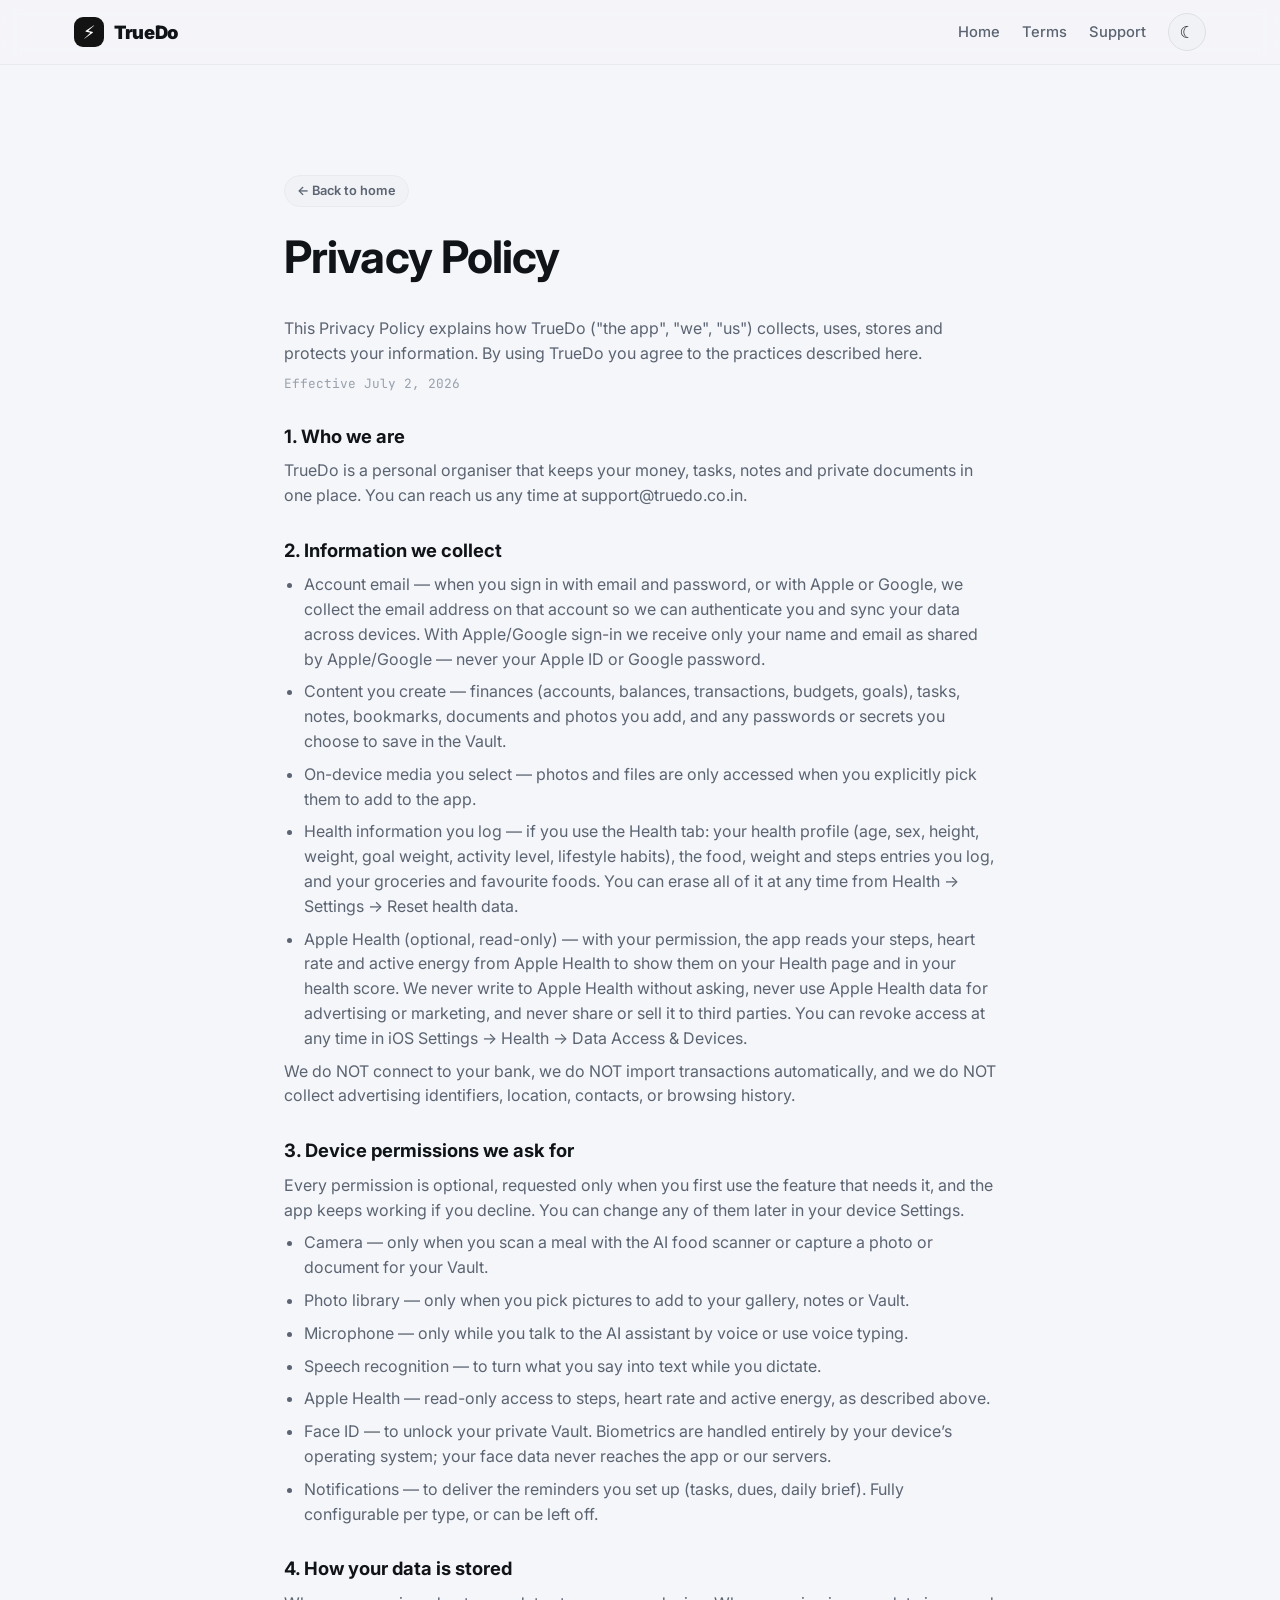
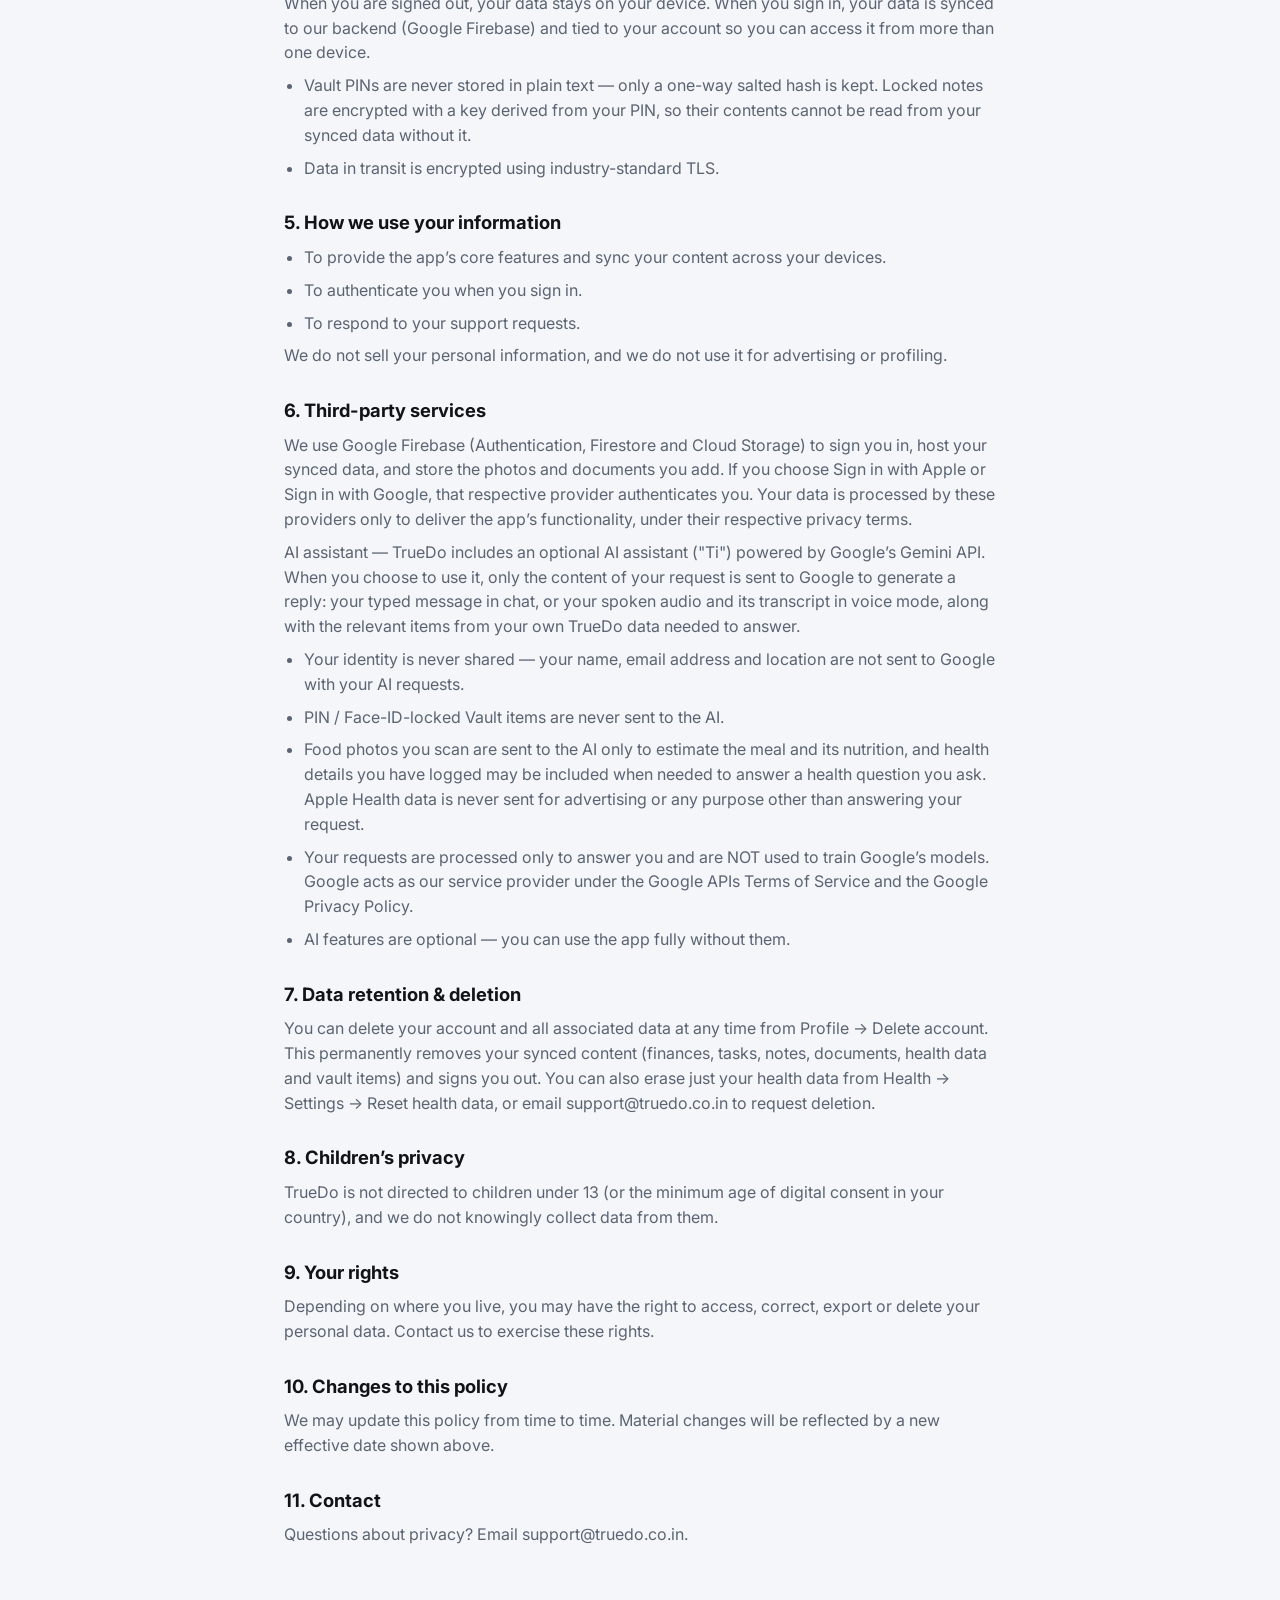
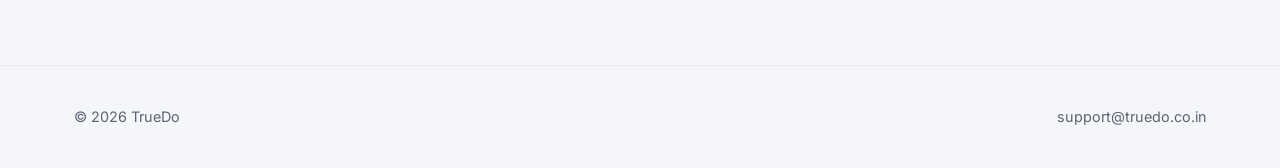
==== privacy.html @ df8c4016 "TrueDo legal pages: privacy policy, terms, support Static (JS-free) legal pages for the App Store / " ====
<!DOCTYPE html>
<html lang="en" data-theme="light">
<head>
  <meta charset="UTF-8" />
  <meta name="viewport" content="width=device-width, initial-scale=1.0" />
  <title>Privacy Policy — TrueDo</title>
  <meta name="description" content="How TrueDo collects, uses, stores and protects your information." />
  <link rel="icon" href="assets/icon.svg" />
  <link rel="stylesheet" href="assets/styles.css" />
  <script src="assets/site.js"></script>
  <script src="assets/legal-data.js"></script>
</head>
<body>
  <div class="aura-bg"></div>
  <nav class="nav"><div class="wrap nav-inner">
    <a class="brand" href="index.html"><span class="brand-mark">⚡</span> TrueDo</a>
    <div class="nav-links">
      <a href="index.html">Home</a><a href="terms.html">Terms</a><a href="support.html">Support</a>
      <button class="theme-toggle" data-theme-toggle><span data-theme-icon>☾</span></button>
    </div>
  </div></nav>
  <section class="section"><div class="wrap doc">
    <a href="index.html" class="chip">← Back to home</a>
    <h1 class="h1 mt-2">Privacy Policy</h1>
    <div id="doc" class="mt-3"><p>This Privacy Policy explains how TrueDo ("the app", "we", "us") collects, uses, stores and protects your information. By using TrueDo you agree to the practices described here.</p><p class="note">Effective July 2, 2026</p><h2>1. Who we are</h2><p>TrueDo is a personal organiser that keeps your money, tasks, notes and private documents in one place. You can reach us any time at support@truedo.co.in.</p><h2>2. Information we collect</h2><ul><li>Account email — when you sign in with email and password, or with Apple or Google, we collect the email address on that account so we can authenticate you and sync your data across devices. With Apple/Google sign-in we receive only your name and email as shared by Apple/Google — never your Apple ID or Google password.</li><li>Content you create — finances (accounts, balances, transactions, budgets, goals), tasks, notes, bookmarks, documents and photos you add, and any passwords or secrets you choose to save in the Vault.</li><li>On-device media you select — photos and files are only accessed when you explicitly pick them to add to the app.</li><li>Health information you log — if you use the Health tab: your health profile (age, sex, height, weight, goal weight, activity level, lifestyle habits), the food, weight and steps entries you log, and your groceries and favourite foods. You can erase all of it at any time from Health → Settings → Reset health data.</li><li>Apple Health (optional, read-only) — with your permission, the app reads your steps, heart rate and active energy from Apple Health to show them on your Health page and in your health score. We never write to Apple Health without asking, never use Apple Health data for advertising or marketing, and never share or sell it to third parties. You can revoke access at any time in iOS Settings → Health → Data Access & Devices.</li></ul><p>We do NOT connect to your bank, we do NOT import transactions automatically, and we do NOT collect advertising identifiers, location, contacts, or browsing history.</p><h2>3. Device permissions we ask for</h2><p>Every permission is optional, requested only when you first use the feature that needs it, and the app keeps working if you decline. You can change any of them later in your device Settings.</p><ul><li>Camera — only when you scan a meal with the AI food scanner or capture a photo or document for your Vault.</li><li>Photo library — only when you pick pictures to add to your gallery, notes or Vault.</li><li>Microphone — only while you talk to the AI assistant by voice or use voice typing.</li><li>Speech recognition — to turn what you say into text while you dictate.</li><li>Apple Health — read-only access to steps, heart rate and active energy, as described above.</li><li>Face ID — to unlock your private Vault. Biometrics are handled entirely by your device’s operating system; your face data never reaches the app or our servers.</li><li>Notifications — to deliver the reminders you set up (tasks, dues, daily brief). Fully configurable per type, or can be left off.</li></ul><h2>4. How your data is stored</h2><p>When you are signed out, your data stays on your device. When you sign in, your data is synced to our backend (Google Firebase) and tied to your account so you can access it from more than one device.</p><ul><li>Vault PINs are never stored in plain text — only a one-way salted hash is kept. Locked notes are encrypted with a key derived from your PIN, so their contents cannot be read from your synced data without it.</li><li>Data in transit is encrypted using industry-standard TLS.</li></ul><h2>5. How we use your information</h2><ul><li>To provide the app’s core features and sync your content across your devices.</li><li>To authenticate you when you sign in.</li><li>To respond to your support requests.</li></ul><p>We do not sell your personal information, and we do not use it for advertising or profiling.</p><h2>6. Third-party services</h2><p>We use Google Firebase (Authentication, Firestore and Cloud Storage) to sign you in, host your synced data, and store the photos and documents you add. If you choose Sign in with Apple or Sign in with Google, that respective provider authenticates you. Your data is processed by these providers only to deliver the app’s functionality, under their respective privacy terms.</p><p>AI assistant — TrueDo includes an optional AI assistant ("Ti") powered by Google’s Gemini API. When you choose to use it, only the content of your request is sent to Google to generate a reply: your typed message in chat, or your spoken audio and its transcript in voice mode, along with the relevant items from your own TrueDo data needed to answer.</p><ul><li>Your identity is never shared — your name, email address and location are not sent to Google with your AI requests.</li><li>PIN / Face-ID-locked Vault items are never sent to the AI.</li><li>Food photos you scan are sent to the AI only to estimate the meal and its nutrition, and health details you have logged may be included when needed to answer a health question you ask. Apple Health data is never sent for advertising or any purpose other than answering your request.</li><li>Your requests are processed only to answer you and are NOT used to train Google’s models. Google acts as our service provider under the Google APIs Terms of Service and the Google Privacy Policy.</li><li>AI features are optional — you can use the app fully without them.</li></ul><h2>7. Data retention & deletion</h2><p>You can delete your account and all associated data at any time from Profile → Delete account. This permanently removes your synced content (finances, tasks, notes, documents, health data and vault items) and signs you out. You can also erase just your health data from Health → Settings → Reset health data, or email support@truedo.co.in to request deletion.</p><h2>8. Children’s privacy</h2><p>TrueDo is not directed to children under 13 (or the minimum age of digital consent in your country), and we do not knowingly collect data from them.</p><h2>9. Your rights</h2><p>Depending on where you live, you may have the right to access, correct, export or delete your personal data. Contact us to exercise these rights.</p><h2>10. Changes to this policy</h2><p>We may update this policy from time to time. Material changes will be reflected by a new effective date shown above.</p><h2>11. Contact</h2><p>Questions about privacy? Email support@truedo.co.in.</p></div>
  </div></section>
  <footer class="footer"><div class="wrap row between" style="flex-wrap:wrap;gap:12px">
    <span>© <span data-year></span> TrueDo</span>
    <a href="mailto:support@truedo.co.in">support@truedo.co.in</a>
  </div></footer>
</body>
</html>
---- assets/styles.css ----
/* ===========================================================================
   TrueDo — web design system
   Ported 1:1 from the app's theme.js (src/aura/theme.js).
   Warm-charcoal dark / off-white light. Glass surfaces. Per-domain accents:
   Money = emerald→teal · Tasks = monochrome/ink · Vault = amber→rose ·
   Home = brand blue-violet→cyan.
   Theme is toggled via [data-theme="dark"|"light"] on <html>.
   Domain accent is set via a class on a container: .accent-{home,money,tasks,vault}
   =========================================================================== */

/* ---- Fonts (Inter + JetBrains Mono — premium web system) ----------------- */
@import url('https://fonts.googleapis.com/css2?family=Inter:wght@400;500;600;700;800&family=JetBrains+Mono:wght@400;500;600&display=swap');

/* ---- Base tokens (shared) ----------------------------------------------- */
:root {
  --radius: 20px;
  --radius-sm: 14px;
  --radius-xs: 10px;
  --font: 'Inter', system-ui, -apple-system, sans-serif;
  --mono: 'JetBrains Mono', ui-monospace, monospace;
  --maxw: 1180px;
  --ease: cubic-bezier(0.22, 1, 0.36, 1);
  --shadow: 0 14px 34px -18px rgba(16,24,40,0.18);
  --shadow-sm: 0 1px 2px rgba(16,24,40,0.05);
}

/* ---- DARK palette (flat premium near-black) ------------------------------ */
html[data-theme='dark'] {
  --bg: #0c0d10;  --bg2: #14151a;
  --ink: #f2f3f5; --muted: #9aa1ac; --faint: #626a76;
  --line: rgba(255,255,255,0.09); --line2: rgba(255,255,255,0.15);
  --glass: #14151a; --glass2: #1b1d23; --track: rgba(255,255,255,0.1);
  --navbg: rgba(12,13,16,0.88); --ov: rgba(8,9,11,0.85); --toastbg: #1b1d23;
  --coral: #ff6b6b; --cyan: #60a5fa; --violet: #8b7cf8; --gold: #fbbf24;
  /* brand (home) accent slot */
  --lime: #3b82f6; --limeD: #2563eb; --limeInk: #60a5fa; --onLime: #ffffff; --glow2: #1b1d23;
  --blob1: #14151a; --blob2: #14151a; --blob3: #14151a;
  --studioA: #14151a; --studioB: #0c0d10;
  --glass-blur: 0px;
  color-scheme: dark;
}

/* ---- LIGHT palette (Aether: off-white canvas, white cards, hairlines) ---- */
html[data-theme='light'] {
  --bg: #f5f6f9;  --bg2: #ffffff;
  --ink: #101418; --muted: #5b6472; --faint: #98a1ae;
  --line: #e8eaee; --line2: #dcdfe5;
  --glass: #ffffff; --glass2: #f1f2f5; --track: #e8eaee;
  --navbg: rgba(245,246,249,0.9); --ov: rgba(245,246,249,0.88); --toastbg: #ffffff;
  --coral: #e5484d; --cyan: #2563eb; --violet: #7c6cf6; --gold: #b45309;
  --lime: #2563eb; --limeD: #1d4ed8; --limeInk: #2563eb; --onLime: #ffffff; --glow2: #eef1f6;
  --blob1: #f5f6f9; --blob2: #f5f6f9; --blob3: #f5f6f9;
  --studioA: #ffffff; --studioB: #f1f2f5;
  --glass-blur: 0px;
  color-scheme: light;
}

/* ---- Per-domain accents (theme.js ACCENTS) ------------------------------ */
/* Each overrides the accent slot + ambient blobs. Set on a wrapper. */
html[data-theme='dark'] .accent-money {
  --lime:#10b981; --limeD:#059669; --limeInk:#34d399; --onLime:#ffffff; --glow2:#1b1d23;
}
html[data-theme='light'] .accent-money {
  --lime:#059669; --limeD:#047857; --limeInk:#059669; --onLime:#ffffff; --glow2:#eef1f6;
}
html[data-theme='dark'] .accent-tasks {
  --lime:#f2f3f5; --limeD:#c8ccd2; --limeInk:#f2f3f5; --onLime:#101418; --glow2:#1b1d23;
}
html[data-theme='light'] .accent-tasks {
  --lime:#101418; --limeD:#000000; --limeInk:#101418; --onLime:#ffffff; --glow2:#eef1f6;
}
html[data-theme='dark'] .accent-vault {
  --lime:#f97316; --limeD:#ea580c; --limeInk:#fb923c; --onLime:#ffffff; --glow2:#1b1d23;
}
html[data-theme='light'] .accent-vault {
  --lime:#ea580c; --limeD:#c2410c; --limeInk:#ea580c; --onLime:#ffffff; --glow2:#eef1f6;
}

/* ---- Reset --------------------------------------------------------------- */
*, *::before, *::after { box-sizing: border-box; margin: 0; padding: 0; }
html { -webkit-text-size-adjust: 100%; scroll-behavior: smooth; }
body {
  font-family: var(--font);
  background: var(--bg);
  color: var(--ink);
  line-height: 1.55;
  min-height: 100vh;
  overflow-x: hidden;
  transition: background .4s var(--ease), color .4s var(--ease);
  -webkit-font-smoothing: antialiased;
}
a { color: inherit; text-decoration: none; }
button { font-family: inherit; cursor: pointer; border: none; background: none; color: inherit; }
input, textarea { font-family: inherit; color: inherit; }
img { max-width: 100%; display: block; }
ul { list-style: none; }
::selection { background: var(--lime); color: var(--onLime); }

/* ---- Ambient background — FLAT canvas (blobs retired) -------------------- */
.aura-bg {
  position: fixed; inset: 0; z-index: -1;
  background: var(--bg);
}
.aura-bg::before, .aura-bg::after { content: none; }
.aura-bg .blob-mid { display: none; }

/* ---- Surfaces (flat white cards, 1px hairline, soft shadow) --------------- */
.glass {
  background: var(--bg2);
  border: 1px solid var(--line);
  border-radius: var(--radius);
  box-shadow: var(--shadow-sm);
}
.glass-strong {
  background: var(--bg2);
  border: 1px solid var(--line2);
  border-radius: var(--radius);
  box-shadow: var(--shadow);
}
.card { padding: 22px; }
.card-lg { padding: 30px; }

/* ---- Typography ---------------------------------------------------------- */
.h-hero { font-size: clamp(2.4rem, 6vw, 4.4rem); font-weight: 900; line-height: 1.02; letter-spacing: -0.03em; }
.h1 { font-size: clamp(1.8rem, 4vw, 2.8rem); font-weight: 700; letter-spacing: -0.02em; }
.h2 { font-size: clamp(1.3rem, 3vw, 1.7rem); font-weight: 700; letter-spacing: -0.01em; }
.h3 { font-size: 1.1rem; font-weight: 700; }
.lead { font-size: clamp(1.05rem, 2vw, 1.25rem); color: var(--muted); }
.muted { color: var(--muted); }
.faint { color: var(--faint); }
.mono { font-family: var(--mono); }
.eyebrow {
  font-family: var(--mono); font-size: .72rem; font-weight: 600;
  letter-spacing: .16em; text-transform: uppercase; color: var(--limeInk);
}

/* ---- Buttons ------------------------------------------------------------- */
.btn {
  display: inline-flex; align-items: center; gap: 8px; justify-content: center;
  padding: 13px 22px; border-radius: 999px; font-weight: 700; font-size: .95rem;
  transition: transform .15s var(--ease), filter .2s var(--ease), background .2s, border-color .2s;
  border: 1px solid transparent; white-space: nowrap;
}
.btn:active { transform: scale(0.97); }
.btn-primary { background: var(--lime); color: var(--onLime); box-shadow: 0 10px 26px -10px var(--limeD); }
.btn-primary:hover { filter: brightness(1.06); }
.btn-ghost { background: var(--glass2); color: var(--ink); border-color: var(--line2); }
.btn-ghost:hover { background: var(--track); }
.btn-block { width: 100%; }
.btn-lg { padding: 16px 28px; font-size: 1.02rem; }

/* ---- Chips / pills ------------------------------------------------------- */
.chip {
  display: inline-flex; align-items: center; gap: 6px;
  padding: 5px 12px; border-radius: 999px; font-size: .8rem; font-weight: 600;
  background: var(--glass2); border: 1px solid var(--line); color: var(--muted);
}
.chip-accent { background: color-mix(in srgb, var(--lime) 18%, transparent); color: var(--limeInk); border-color: color-mix(in srgb, var(--lime) 30%, transparent); }
.dot { width: 8px; height: 8px; border-radius: 50%; background: var(--lime); flex: none; }

/* ---- Layout helpers ------------------------------------------------------ */
.wrap { width: 100%; max-width: var(--maxw); margin: 0 auto; padding: 0 24px; }
.section { padding: clamp(56px, 9vw, 110px) 0; }
.row { display: flex; gap: 16px; align-items: center; }
.col { display: flex; flex-direction: column; }
.between { justify-content: space-between; }
.center { justify-content: center; align-items: center; }
.wrap-g { display: grid; gap: 20px; }
.grid-3 { grid-template-columns: repeat(3, 1fr); }
.grid-2 { grid-template-columns: repeat(2, 1fr); }
.gap-sm { gap: 10px; }
.mt-2 { margin-top: 16px; } .mt-3 { margin-top: 24px; } .mt-4 { margin-top: 40px; }
@media (max-width: 860px) { .grid-3 { grid-template-columns: 1fr; } .grid-2 { grid-template-columns: 1fr; } }

/* ---- Top nav ------------------------------------------------------------- */
.nav {
  position: sticky; top: 0; z-index: 50;
  backdrop-filter: blur(10px); -webkit-backdrop-filter: blur(10px);
  background: var(--navbg); border-bottom: 1px solid var(--line);
}
.nav-inner { display: flex; align-items: center; justify-content: space-between; height: 64px; }
.brand { display: flex; align-items: center; gap: 10px; font-weight: 900; letter-spacing: -0.02em; font-size: 1.15rem; }
.brand-mark {
  width: 30px; height: 30px; border-radius: 9px; display: grid; place-items: center;
  background: var(--ink); color: var(--bg2); font-weight: 800;
  filter: grayscale(1);
}
.nav-links { display: flex; align-items: center; gap: 22px; }
.nav-links a { color: var(--muted); font-weight: 500; font-size: .92rem; transition: color .2s; }
.nav-links a:hover { color: var(--ink); }
@media (max-width: 720px) { .nav-links .hide-sm { display: none; } }

/* ---- Theme toggle -------------------------------------------------------- */
.theme-toggle {
  width: 38px; height: 38px; border-radius: 50%; display: grid; place-items: center;
  background: var(--glass2); border: 1px solid var(--line2); font-size: 1.05rem;
  transition: transform .3s var(--ease), background .2s;
}
.theme-toggle:hover { background: var(--track); transform: rotate(18deg); }

/* ---- Stars / reviews ----------------------------------------------------- */
.stars { color: var(--gold); letter-spacing: 2px; font-size: 1rem; }
.review-grid { display: grid; grid-template-columns: repeat(3, 1fr); gap: 18px; }
@media (max-width: 860px) { .review-grid { grid-template-columns: 1fr; } }
.review { padding: 22px; }
.review p { margin: 12px 0 16px; font-size: .98rem; }
.review .who { display: flex; align-items: center; gap: 10px; }
.avatar-init {
  width: 38px; height: 38px; border-radius: 50%; display: grid; place-items: center;
  font-weight: 700; color: #fff; flex: none; font-size: .9rem;
}

/* ---- Footer -------------------------------------------------------------- */
.footer { border-top: 1px solid var(--line); padding: 40px 0; color: var(--muted); font-size: .9rem; }
.footer a { color: var(--muted); } .footer a:hover { color: var(--ink); }
.foot-cols { display: flex; gap: 40px; flex-wrap: wrap; justify-content: space-between; }

/* ---- Legal / doc pages --------------------------------------------------- */
.doc { max-width: 760px; margin: 0 auto; }
.doc h2 { margin: 28px 0 8px; font-size: 1.15rem; font-weight: 700; }
.doc p, .doc li { color: var(--muted); margin: 8px 0; }
.doc li { margin-left: 20px; list-style: disc; }
.doc .note { font-family: var(--mono); font-size: .8rem; color: var(--faint); }

/* ===========================================================================
   WEB APP (app.html) — dashboard, sidebar widget, kanban, vault
   =========================================================================== */
.app-shell { display: grid; grid-template-columns: 300px 1fr; min-height: 100vh; }
@media (max-width: 940px) { .app-shell { grid-template-columns: 1fr; } }

/* ---- Sidebar (iOS-like fixed widget rail) -------------------------------- */
.sidebar {
  position: sticky; top: 0; height: 100vh; padding: 22px 18px;
  display: flex; flex-direction: column; gap: 14px; overflow-y: auto;
  border-right: 1px solid var(--line); background: var(--navbg);
  backdrop-filter: blur(10px); -webkit-backdrop-filter: blur(10px);
}
@media (max-width: 940px) { .sidebar { display: none; } }
.widget { padding: 18px; border-radius: 22px; }
.widget-title { font-family: var(--mono); font-size: .68rem; letter-spacing: .14em; text-transform: uppercase; color: var(--faint); margin-bottom: 10px; }
.networth-val { font-size: 1.9rem; font-weight: 900; letter-spacing: -0.02em; }
.habit-row { display: flex; align-items: center; gap: 10px; padding: 7px 0; }
.habit-check {
  width: 22px; height: 22px; border-radius: 7px; border: 2px solid var(--line2);
  display: grid; place-items: center; flex: none; transition: all .2s var(--ease);
}
.habit-check.on { background: var(--lime); border-color: var(--lime); color: var(--onLime); }
.streak { margin-left: auto; font-family: var(--mono); font-size: .78rem; color: var(--limeInk); font-weight: 600; }

/* ---- Main + dashboard header --------------------------------------------- */
.main { padding: 26px clamp(18px, 4vw, 44px); max-width: 1100px; }
.dash-head { display: flex; align-items: center; gap: 16px; margin-bottom: 26px; }
.dash-avatar {
  width: 56px; height: 56px; border-radius: 50%; flex: none; object-fit: cover;
  display: grid; place-items: center; font-weight: 800; color: var(--bg2); font-size: 1.3rem;
  background: var(--ink);
  box-shadow: var(--shadow-sm);
}
.dash-date { font-family: var(--mono); font-size: .76rem; letter-spacing: .08em; text-transform: uppercase; color: var(--faint); }
.dash-greet { font-size: 1.55rem; font-weight: 800; letter-spacing: -0.02em; }

/* ---- Segmented tabs ------------------------------------------------------ */
.seg { display: inline-flex; padding: 4px; border-radius: 999px; background: var(--glass2); border: 1px solid var(--line); gap: 2px; }
.seg button { padding: 8px 16px; border-radius: 999px; font-weight: 600; font-size: .88rem; color: var(--muted); transition: all .2s; white-space: nowrap; }
.seg button:hover:not(.on) { color: var(--ink); background: var(--track); }
.seg button.on { background: var(--ink); color: var(--bg); }
html[data-theme='light'] .seg button.on { background: var(--ink); color: #fff; }

/* ---- Kanban -------------------------------------------------------------- */
.kanban { display: grid; grid-template-columns: repeat(3, 1fr); gap: 16px; align-items: start; }
@media (max-width: 880px) { .kanban { grid-template-columns: 1fr; } }
.kcol { padding: 14px; border-radius: 22px; min-height: 120px; }
.kcol-head { display: flex; align-items: center; gap: 8px; margin-bottom: 12px; font-weight: 700; font-size: .92rem; }
.kcount { margin-left: auto; font-family: var(--mono); font-size: .78rem; color: var(--faint); }
.kcard {
  padding: 13px 14px; border-radius: 14px; margin-bottom: 10px; cursor: grab;
  background: var(--glass2); border: 1px solid var(--line); transition: transform .12s var(--ease), box-shadow .2s, opacity .2s;
}
.kcard:hover { box-shadow: var(--shadow-sm); transform: translateY(-1px); }
.kcard.dragging { opacity: .45; }
.kcard .ktitle { font-weight: 600; font-size: .95rem; }
.kcard .kmeta { display: flex; align-items: center; gap: 8px; margin-top: 8px; flex-wrap: wrap; }
.kcol.drop-hint { outline: 2px dashed color-mix(in srgb, var(--lime) 50%, transparent); outline-offset: -4px; }
.cat-dot { width: 9px; height: 9px; border-radius: 50%; flex: none; }
.kdel { margin-left: auto; color: var(--faint); font-size: .85rem; padding: 2px 4px; border-radius: 4px; transition: color .15s, background .15s; }
.kdel:hover { color: var(--coral); background: color-mix(in srgb, var(--coral) 15%, transparent); }
.add-task { display: flex; gap: 8px; margin-top: 8px; }
.add-task input {
  flex: 1; padding: 10px 12px; border-radius: 12px;
  background: var(--glass2); border: 1px solid var(--line);
  font-size: .9rem; color: var(--ink);
}
.add-task input:focus { outline: none; border-color: var(--limeInk); }

/* ---- Vault --------------------------------------------------------------- */
.vault-grid { display: grid; grid-template-columns: repeat(auto-fill, minmax(200px, 1fr)); gap: 14px; }
.vault-item { padding: 18px; border-radius: 18px; position: relative; min-height: 120px; }
.vault-item.locked .vault-body { filter: blur(7px); user-select: none; pointer-events: none; }
.lock-badge { position: absolute; top: 14px; right: 14px; font-size: .95rem; color: var(--limeInk); }
.vault-empty, .k-empty { color: var(--faint); font-size: .9rem; padding: 18px 0; text-align: center; }
.k-viewall {
  width: 100%; margin-top: 6px; padding: 9px 12px; border-radius: 12px;
  background: var(--glass2); border: 1px solid var(--line); color: var(--muted);
  font-size: .82rem; font-weight: 600; transition: background .12s, color .12s, border-color .12s;
}
.k-viewall:hover { background: var(--track); color: var(--ink); border-color: var(--line2); }

/* ---- Modal (light + dark safe) ------------------------------------------ */
.modal-overlay {
  position: fixed; inset: 0; z-index: 300; display: grid; place-items: center; padding: 20px;
  background: rgba(0,0,0,.5); backdrop-filter: blur(6px); -webkit-backdrop-filter: blur(6px);
}
.modal-card {
  width: 100%; max-width: 460px; padding: 28px; border-radius: var(--radius);
  background: var(--bg2); border: 1px solid var(--line2);
  box-shadow: var(--shadow); overflow-y: auto; max-height: 90vh;
}
html[data-theme='light'] .modal-card { background: #ffffff; }
.field-label { display: block; font-size: .78rem; font-weight: 600; letter-spacing: .06em; text-transform: uppercase; color: var(--faint); margin: 12px 0 4px; font-family: var(--mono); }
.icon-btn { width: 32px; height: 32px; border-radius: 8px; display: grid; place-items: center; background: var(--glass2); border: 1px solid var(--line); color: var(--muted); font-size: .9rem; transition: background .15s; }
.icon-btn:hover { background: var(--track); }
.btn-danger { background: color-mix(in srgb, var(--coral) 15%, transparent); color: var(--coral); border: 1px solid color-mix(in srgb, var(--coral) 30%, transparent); }
.btn-danger:hover { background: color-mix(in srgb, var(--coral) 25%, transparent); }

/* ---- Stage buttons (task detail) ---------------------------------------- */
.stage-btn { font-size: .82rem; padding: 7px 14px; }
.stage-btn.on { background: var(--lime); color: var(--onLime); border-color: transparent; }

/* ---- Timer badge --------------------------------------------------------- */
.timer-badge {
  font-family: var(--mono); font-size: .72rem; font-weight: 600; padding: 2px 7px;
  border-radius: 6px; background: color-mix(in srgb, var(--gold) 15%, transparent);
  color: var(--gold); border: 1px solid color-mix(in srgb, var(--gold) 30%, transparent);
  white-space: nowrap;
}
.timer-badge.running { background: color-mix(in srgb, var(--coral) 15%, transparent); color: var(--coral); border-color: color-mix(in srgb, var(--coral) 30%, transparent); animation: pulse 2s ease-in-out infinite; }
@keyframes pulse { 0%,100% { opacity:1 } 50% { opacity:.65 } }
.timer-info-row { display: flex; align-items: center; justify-content: space-between; margin-top: 12px; padding: 10px 12px; border-radius: 10px; background: var(--glass2); border: 1px solid var(--line); }

/* ---- Kanban date separators --------------------------------------------- */
.kdate-sep {
  font-family: var(--mono); font-size: .7rem; font-weight: 600; letter-spacing: .1em;
  text-transform: uppercase; color: var(--faint); padding: 6px 2px 4px; margin-top: 4px;
  border-top: 1px solid var(--line);
}
.kdate-sep:first-child { border-top: none; margin-top: 0; padding-top: 0; }
.prio-dot { width: 7px; height: 7px; border-radius: 50%; flex: none; }

/* ---- Notes grid ---------------------------------------------------------- */
.notes-grid { display: grid; grid-template-columns: repeat(auto-fill, minmax(220px, 1fr)); gap: 14px; }
.note-card { padding: 18px; border-radius: 20px; cursor: pointer; transition: transform .12s var(--ease), box-shadow .2s; }
.note-card:hover { transform: translateY(-2px); box-shadow: var(--shadow-sm); }
.note-title { font-weight: 700; font-size: .98rem; margin-bottom: 8px; }
.note-preview { font-size: .84rem; color: var(--muted); line-height: 1.5; display: -webkit-box; -webkit-line-clamp: 4; -webkit-box-orient: vertical; overflow: hidden; }
.note-preview .md-h1,.note-preview .md-h2,.note-preview .md-h3 { font-size: .84rem; margin: 0; color: var(--ink); }
.note-preview .md-p,.note-preview .md-li { margin: 1px 0; }
.note-preview .md-gap { height: 4px; }
.note-meta { display: flex; align-items: center; gap: 6px; margin-top: 12px; }

/* ---- Note editor toolbar ------------------------------------------------- */
.note-toolbar {
  display: flex; align-items: center; gap: 3px; padding: 8px 10px;
  border: 1px solid var(--line); border-bottom: none;
  border-radius: 14px 14px 0 0; background: var(--glass2); flex-wrap: wrap;
}
.ntb {
  padding: 4px 10px; border-radius: 8px; font-size: .82rem; font-weight: 700;
  color: var(--muted); background: transparent; border: 1px solid transparent;
  transition: background .12s, color .12s; line-height: 1.4; white-space: nowrap;
}
.ntb:hover { background: var(--track); color: var(--ink); border-color: var(--line); }
.ntb b { font-weight: 900; font-style: normal; }
.ntb i { font-style: italic; font-weight: 700; }
.ntb-sep { width: 1px; height: 18px; background: var(--line2); margin: 0 3px; flex: none; }
.ntb-hint { margin-left: auto; font-size: .72rem; color: var(--faint); font-family: var(--mono); white-space: nowrap; padding-left: 4px; }
.note-textarea { border-radius: 0 0 14px 14px !important; resize: vertical; min-height: 200px; }

/* ---- WYSIWYG note editor (contenteditable) ------------------------------- */
.note-editable {
  border-radius: 0 0 14px 14px !important; min-height: 220px; max-height: 56vh;
  overflow-y: auto; padding: 14px 16px; line-height: 1.65; font-size: .95rem;
  color: var(--ink); outline: none; cursor: text;
}
.note-editable:empty::before,
.note-editable[data-empty]::before { content: attr(data-placeholder); color: var(--faint); pointer-events: none; }
.note-editable:focus { border-color: var(--limeInk); }
/* rich elements rendered live while editing */
.note-editable h1 { font-size: 1.25rem; font-weight: 800; margin: 12px 0 5px; letter-spacing: -.02em; }
.note-editable h2 { font-size: 1.05rem; font-weight: 700; margin: 10px 0 4px; }
.note-editable h3 { font-size: .92rem; font-weight: 700; margin: 8px 0 3px; color: var(--muted); text-transform: uppercase; letter-spacing: .04em; }
.note-editable div, .note-editable p { margin: 4px 0; }
.note-editable ul { margin: 5px 0; padding-left: 22px; }
.note-editable li { margin: 3px 0; }
.note-editable hr { border: none; border-top: 1px solid var(--line2); margin: 12px 0; }
.note-editable strong, .note-editable b { font-weight: 800; color: var(--ink); }
.note-editable em, .note-editable i { font-style: italic; }

/* ---- Markdown rendering -------------------------------------------------- */
.md-h1 { font-size: 1.25rem; font-weight: 800; margin: 12px 0 5px; letter-spacing: -.02em; color: var(--ink); }
.md-h2 { font-size: 1.05rem; font-weight: 700; margin: 10px 0 4px; color: var(--ink); }
.md-h3 { font-size: .92rem; font-weight: 700; margin: 8px 0 3px; color: var(--muted); text-transform: uppercase; letter-spacing: .04em; }
.md-p { margin: 5px 0; font-size: .93rem; line-height: 1.65; color: var(--ink); }
.md-li { padding-left: 18px; position: relative; margin: 3px 0; font-size: .93rem; line-height: 1.6; color: var(--ink); }
.md-li::before { content: ''; position: absolute; left: 6px; top: 9px; width: 5px; height: 5px; border-radius: 50%; background: var(--limeInk); }
.md-hr { border: none; border-top: 1px solid var(--line2); margin: 14px 0; }
.md-gap { height: 8px; }
.md-p strong, .md-li strong { font-weight: 700; color: var(--ink); }
.md-p em, .md-li em { font-style: italic; color: var(--muted); }

/* ---- Finance ------------------------------------------------------------- */
.fin-nw-banner {
  padding: 24px 26px; border-radius: 24px; margin-bottom: 24px;
  background: color-mix(in srgb, var(--lime) 10%, var(--glass));
}
.fin-nw-val { font-size: 2.4rem; font-weight: 900; letter-spacing: -0.03em; color: var(--limeInk); margin: 6px 0 4px; }
.fin-section-label { font-family: var(--mono); font-size: .72rem; letter-spacing: .14em; text-transform: uppercase; color: var(--faint); margin-bottom: 10px; }
.fin-accounts-list { display: grid; grid-template-columns: repeat(auto-fill, minmax(200px, 1fr)); gap: 12px; }
.fin-account-card { display: flex; align-items: center; gap: 12px; padding: 14px 16px; border-radius: 16px; }
.fin-account-icon { font-size: 1.4rem; flex: none; }
.fin-account-name { font-weight: 600; font-size: .92rem; }
.fin-account-bal { font-weight: 800; font-size: 1rem; margin-left: auto; white-space: nowrap; }
.fin-dues-list { display: flex; flex-direction: column; gap: 10px; }
.fin-due-card { display: flex; align-items: center; gap: 12px; padding: 14px 16px; border-radius: 16px; }
.fin-due-avatar {
  width: 36px; height: 36px; border-radius: 50%; flex: none; display: grid; place-items: center;
  font-weight: 700; font-size: .95rem; background: var(--glass2); border: 1px solid var(--line2); color: var(--ink);
}

/* ---- Kanban category filter bar ----------------------------------------- */
.kfilter-bar {
  display: flex; gap: 8px; flex-wrap: wrap; margin-bottom: 16px;
  padding-bottom: 14px; border-bottom: 1px solid var(--line);
}
.kfpill {
  display: inline-flex; align-items: center; gap: 6px;
  padding: 6px 14px; border-radius: 999px; font-size: .83rem; font-weight: 600;
  color: var(--muted); background: var(--glass2); border: 1px solid var(--line);
  transition: all .18s var(--ease); cursor: pointer; white-space: nowrap;
}
.kfpill:hover:not(.on) { color: var(--ink); border-color: var(--line2); }
.kfpill.on { background: var(--ink); color: var(--bg); border-color: transparent; }
html[data-theme='light'] .kfpill.on { background: var(--ink); color: #fff; }
.kfcount {
  font-family: var(--mono); font-size: .72rem; font-weight: 700;
  opacity: .65; padding: 1px 5px; border-radius: 999px;
  background: rgba(255,255,255,.15);
}
.kfpill.on .kfcount { background: rgba(255,255,255,.2); opacity: 1; }
html[data-theme='light'] .kfpill:not(.on) .kfcount { background: rgba(0,0,0,.08); }

/* ---- Finance page layout ------------------------------------------------- */
.fin-page { min-height: 100vh; }
.fin-header {
  display: flex; align-items: center; padding: 16px 24px;
  border-bottom: 1px solid var(--line); background: var(--navbg);
  backdrop-filter: blur(10px); -webkit-backdrop-filter: blur(10px);
  position: sticky; top: 0; z-index: 10;
}
.fin-content { max-width: 860px; margin: 0 auto; padding: 32px 24px 60px; }
.fin-nw-label { font-family: var(--mono); font-size: .72rem; letter-spacing: .14em; text-transform: uppercase; color: var(--faint); }
.fin-txn-list { border-radius: 20px; overflow: hidden; }
.fin-txn-row {
  display: flex; align-items: center; gap: 14px; padding: 14px 18px;
  border-bottom: 1px solid var(--line);
}
.fin-txn-row:last-child { border-bottom: none; }
.fin-txn-dir {
  width: 32px; height: 32px; border-radius: 50%; flex: none;
  display: grid; place-items: center; font-weight: 800; font-size: .9rem;
}
.fin-txn-dir.out { background: color-mix(in srgb, var(--lime) 15%, transparent); color: var(--limeInk); }
.fin-txn-dir.in  { background: color-mix(in srgb, var(--coral) 15%, transparent); color: var(--coral); }

/* ---- Sidebar finance link hover ------------------------------------------ */
.sidebar-finance-link:hover { opacity: .85; }

/* ---- Mobile theme toggle (visible on narrow screens) -------------------- */
.mobile-theme-toggle { display: none; }
@media (max-width: 940px) { .mobile-theme-toggle { display: grid; } }

/* ---- Fix: placeholder color across themes -------------------------------- */
::placeholder { color: var(--faint); opacity: 1; }
select.field { appearance: none; -webkit-appearance: none; background-image: url("data:image/svg+xml,%3Csvg xmlns='http://www.w3.org/2000/svg' width='12' height='8' viewBox='0 0 12 8'%3E%3Cpath d='M1 1l5 5 5-5' stroke='%23888' stroke-width='1.5' fill='none' stroke-linecap='round'/%3E%3C/svg%3E"); background-repeat: no-repeat; background-position: right 14px center; padding-right: 36px; cursor: pointer; }
select.field option { background: var(--bg2); color: var(--ink); }

/* ---- Auth / login -------------------------------------------------------- */
.auth-wrap { min-height: 100vh; display: grid; place-items: center; padding: 24px; }
.auth-card { width: 100%; max-width: 420px; padding: 34px; }
.field { width: 100%; padding: 14px 16px; border-radius: 14px; background: var(--glass2); border: 1px solid var(--line2); font-size: 1rem; margin-top: 10px; transition: border-color .2s; }
.field:focus { outline: none; border-color: var(--limeInk); }
.oauth-btn { display: flex; align-items: center; justify-content: center; gap: 10px; width: 100%; padding: 13px; border-radius: 14px; font-weight: 600; border: 1px solid var(--line2); background: var(--glass2); margin-top: 10px; transition: background .2s; }
.oauth-btn:hover { background: var(--track); }
.divider { display: flex; align-items: center; gap: 12px; color: var(--faint); font-size: .82rem; margin: 18px 0; }
.divider::before, .divider::after { content: ''; flex: 1; height: 1px; background: var(--line); }

/* ---- Toast --------------------------------------------------------------- */
.toast {
  position: fixed; bottom: 26px; left: 50%; transform: translateX(-50%) translateY(20px);
  background: var(--toastbg); color: var(--ink); padding: 12px 20px; border-radius: 14px;
  border: 1px solid var(--line2); box-shadow: var(--shadow); font-size: .9rem; font-weight: 500;
  opacity: 0; pointer-events: none; transition: all .3s var(--ease); z-index: 200;
}
.toast.show { opacity: 1; transform: translateX(-50%) translateY(0); }

/* ---- Reveal-on-scroll ---------------------------------------------------- */
.reveal { opacity: 0; transform: translateY(24px); transition: opacity .7s var(--ease), transform .7s var(--ease); }
.reveal.in { opacity: 1; transform: none; }

/* ---- Phone mockup (hero) ------------------------------------------------- */
.phone {
  width: 280px; aspect-ratio: 9/19.5; border-radius: 44px; padding: 12px;
  background: var(--studioA); border: 1px solid var(--line2); box-shadow: var(--shadow);
  position: relative;
}
.phone-screen { width: 100%; height: 100%; border-radius: 34px; overflow: hidden; background: var(--bg2); position: relative; }

/* ---- Stat widgets (sidebar) ---------------------------------------------- */
.stat-cell { display: flex; flex-direction: column; align-items: center; padding: 8px 4px; }
.stat-val { font-size: 1.45rem; font-weight: 800; font-family: var(--mono); line-height: 1; }
.stat-label { font-size: .68rem; color: var(--faint); text-transform: uppercase; letter-spacing: .07em; margin-top: 4px; text-align: center; }

/* ---- Global search ------------------------------------------------------- */
.search-wrap { position: relative; display: flex; align-items: center; }
.search-bar {
  background: var(--glass2); border: 1px solid var(--line2); border-radius: 22px;
  padding: 8px 16px; font-size: .9rem; color: var(--ink); width: 220px; max-width: 40vw;
  transition: border-color .2s, width .3s; outline: none;
}
.search-bar:focus { border-color: var(--limeInk); width: 280px; }
@media (max-width: 700px) { .search-wrap { display: none; } }

/* ---- FAB (floating action button) --------------------------------------- */
.fab {
  position: fixed; bottom: 28px; right: 28px; z-index: 50;
  width: 54px; height: 54px; border-radius: 50%;
  background: var(--limeInk); color: var(--bg); font-size: 1.8rem; font-weight: 300; line-height: 1;
  display: grid; place-items: center; box-shadow: 0 8px 24px -6px rgba(0,0,0,0.45);
  transition: transform .2s var(--ease), box-shadow .2s;
}
.fab:hover { transform: scale(1.1); box-shadow: 0 12px 32px -6px rgba(0,0,0,0.5); }
@media (max-width: 940px) { .fab { bottom: 20px; right: 16px; } }

/* ---- Task list view ------------------------------------------------------ */
.list-view { border-radius: 20px; overflow: hidden; }
.list-row {
  display: flex; align-items: center; gap: 10px; padding: 13px 18px;
  border-bottom: 1px solid var(--line); cursor: pointer; transition: background .15s;
}
.list-row:last-child { border-bottom: none; }
.list-row:hover { background: var(--glass2); }
.list-stage-dot { width: 9px; height: 9px; border-radius: 50%; flex: none; }
.list-title { flex: 1; font-size: .93rem; font-weight: 500; white-space: nowrap; overflow: hidden; text-overflow: ellipsis; min-width: 0; }
.list-done { text-decoration: line-through; color: var(--faint); }
.list-del { opacity: 0; padding: 4px 8px; color: var(--faint); font-size: .8rem; }
.list-row:hover .list-del { opacity: 1; }
.view-toggle { font-size: .82rem !important; }

/* ---- Reports ------------------------------------------------------------- */
.report-stat { text-align: center; padding: 20px; }
.report-stat-val { font-size: 2rem; font-weight: 800; font-family: var(--mono); line-height: 1; }
.report-stat-label { font-size: .76rem; color: var(--faint); text-transform: uppercase; letter-spacing: .08em; margin-top: 6px; }
.report-chart { display: flex; flex-direction: column; gap: 10px; }
.report-bar-row { display: flex; align-items: center; gap: 10px; }
.report-bar-label { width: 120px; font-size: .82rem; white-space: nowrap; overflow: hidden; text-overflow: ellipsis; color: var(--muted); }
.report-bar-track { flex: 1; height: 8px; background: var(--track); border-radius: 99px; overflow: hidden; }
.report-bar-fill { height: 100%; border-radius: 99px; transition: width .5s var(--ease); }
.report-bar-val { width: 48px; text-align: right; font-size: .78rem; color: var(--muted); font-family: var(--mono); }
.report-habit-row { display: flex; align-items: center; gap: 8px; font-size: .88rem; }

/* ---- Keyboard shortcuts overlay ----------------------------------------- */
.kb-grid { display: grid; grid-template-columns: auto 1fr; gap: 8px 14px; align-items: center; }
kbd { background: var(--glass2); border: 1px solid var(--line2); border-radius: 6px; padding: 3px 9px; font-family: var(--mono); font-size: .82rem; }

/* ---- Avatar wrap --------------------------------------------------------- */
.avatar-wrap { display: contents; }
.avatar-wrap:hover .dash-avatar { box-shadow: 0 0 0 2px var(--limeInk); }
.notch { position: absolute; top: 14px; left: 50%; transform: translateX(-50%); width: 96px; height: 26px; border-radius: 14px; background: #000; z-index: 3; }
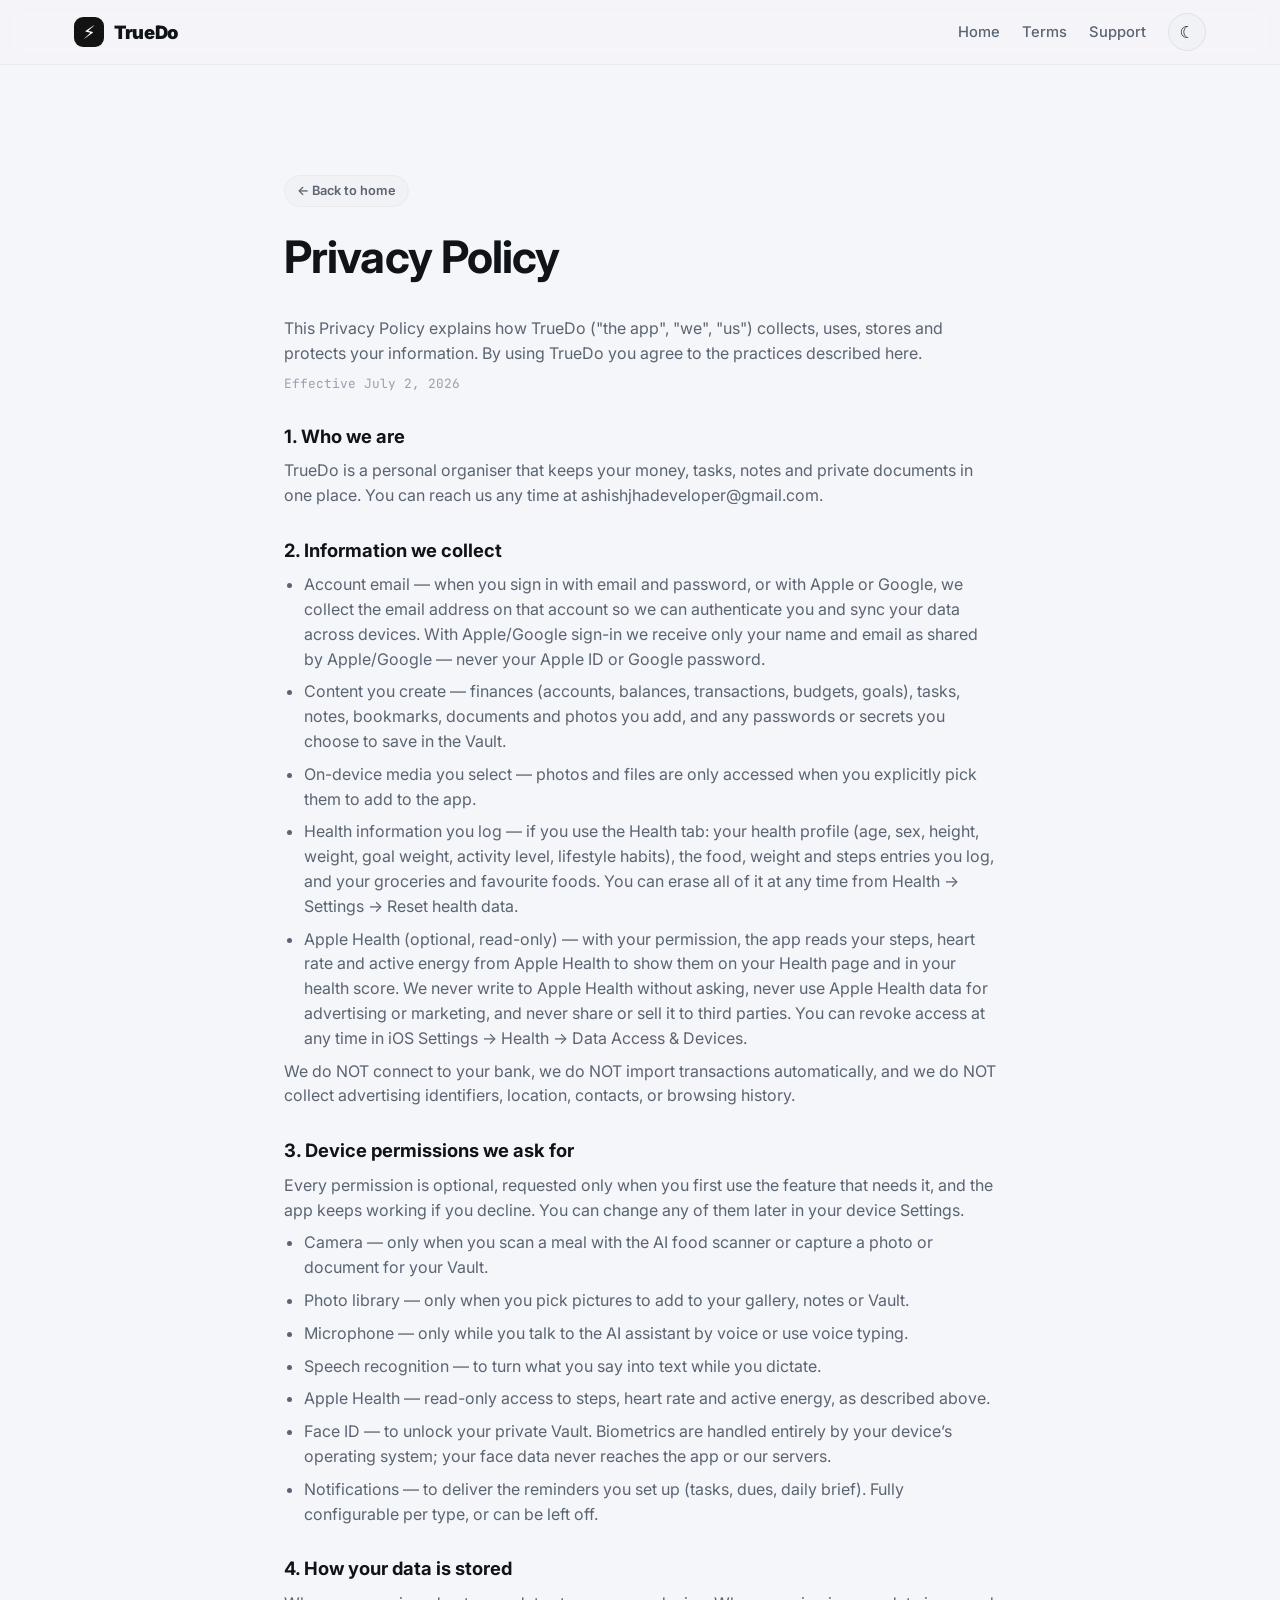
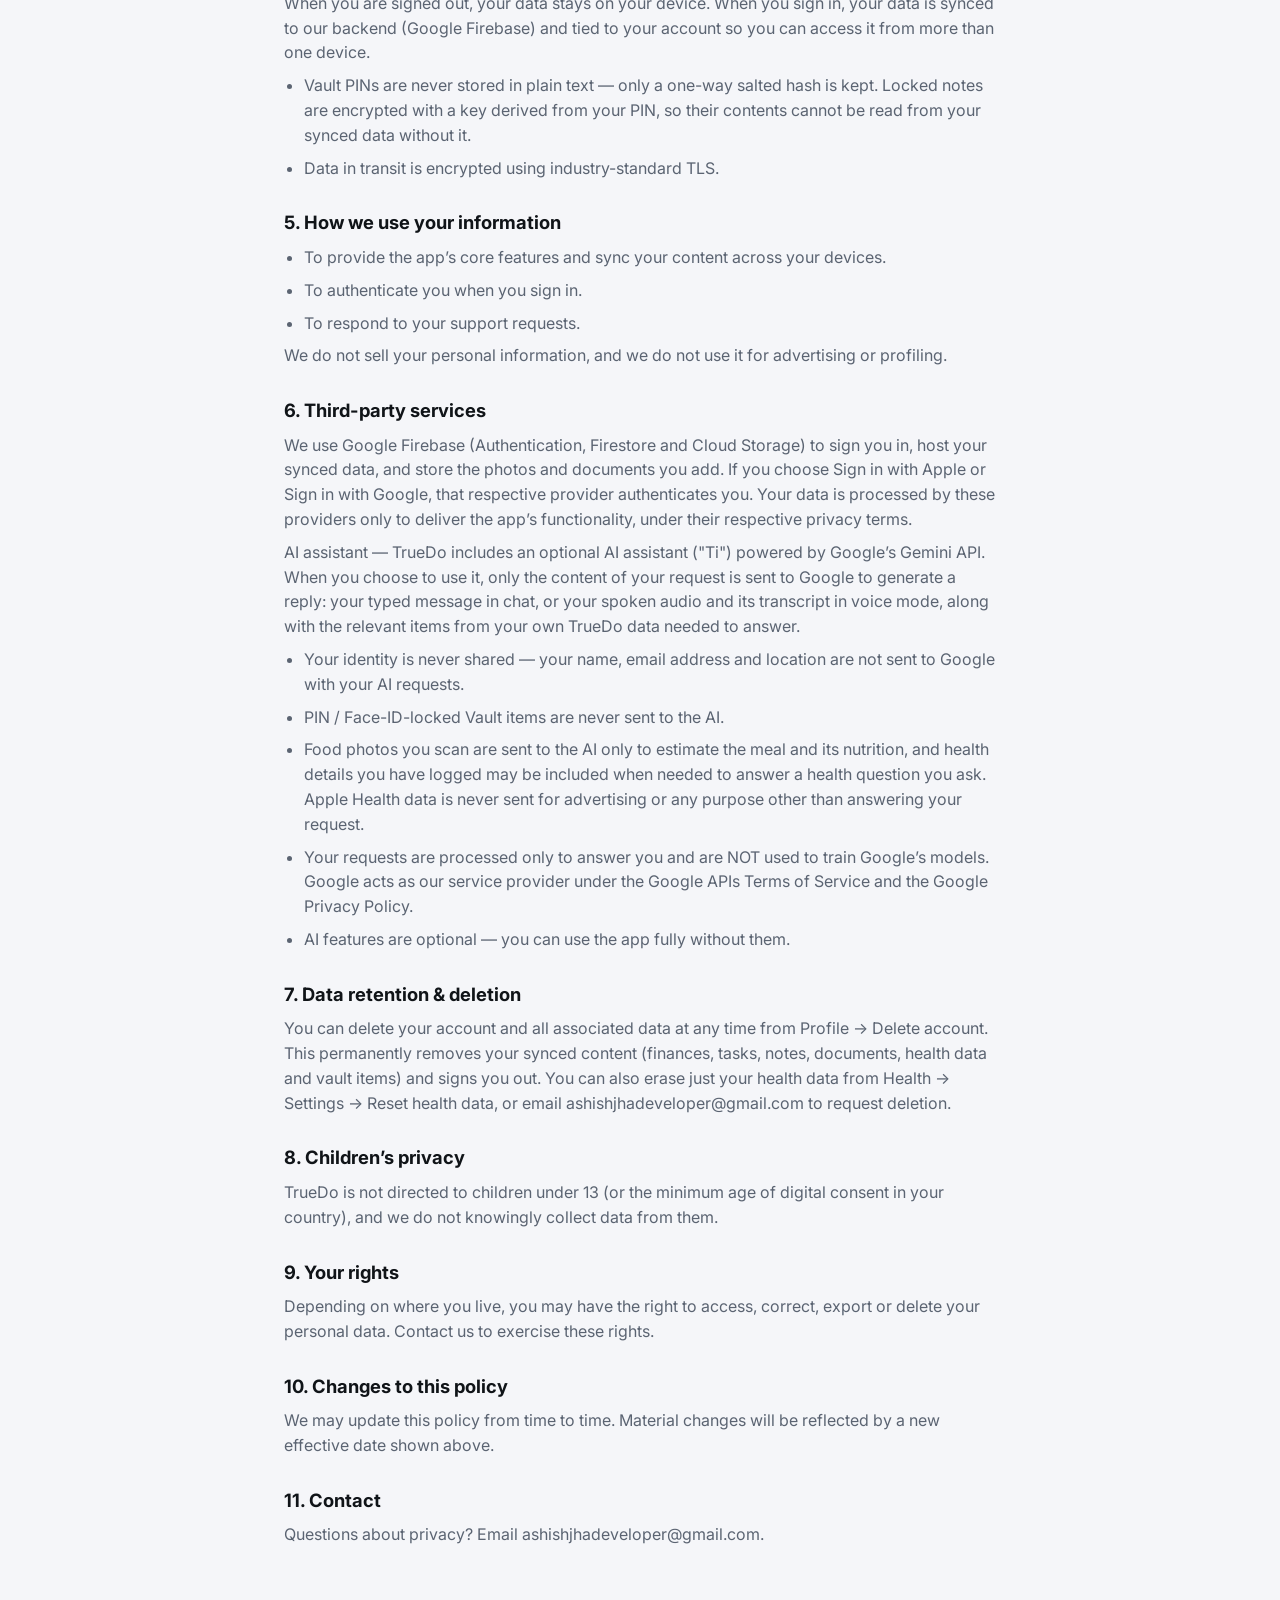
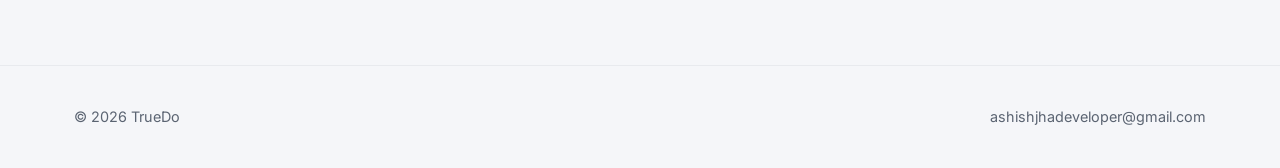
==== commit c286d601: "Use a contact address that receives mail truedo.app expired and truedo.co.in is not registered yet, " ====
--- a/privacy.html
+++ b/privacy.html
@@ -22,11 +22,11 @@
   <section class="section"><div class="wrap doc">
     <a href="index.html" class="chip">← Back to home</a>
     <h1 class="h1 mt-2">Privacy Policy</h1>
-    <div id="doc" class="mt-3"><p>This Privacy Policy explains how TrueDo ("the app", "we", "us") collects, uses, stores and protects your information. By using TrueDo you agree to the practices described here.</p><p class="note">Effective July 2, 2026</p><h2>1. Who we are</h2><p>TrueDo is a personal organiser that keeps your money, tasks, notes and private documents in one place. You can reach us any time at support@truedo.co.in.</p><h2>2. Information we collect</h2><ul><li>Account email — when you sign in with email and password, or with Apple or Google, we collect the email address on that account so we can authenticate you and sync your data across devices. With Apple/Google sign-in we receive only your name and email as shared by Apple/Google — never your Apple ID or Google password.</li><li>Content you create — finances (accounts, balances, transactions, budgets, goals), tasks, notes, bookmarks, documents and photos you add, and any passwords or secrets you choose to save in the Vault.</li><li>On-device media you select — photos and files are only accessed when you explicitly pick them to add to the app.</li><li>Health information you log — if you use the Health tab: your health profile (age, sex, height, weight, goal weight, activity level, lifestyle habits), the food, weight and steps entries you log, and your groceries and favourite foods. You can erase all of it at any time from Health → Settings → Reset health data.</li><li>Apple Health (optional, read-only) — with your permission, the app reads your steps, heart rate and active energy from Apple Health to show them on your Health page and in your health score. We never write to Apple Health without asking, never use Apple Health data for advertising or marketing, and never share or sell it to third parties. You can revoke access at any time in iOS Settings → Health → Data Access & Devices.</li></ul><p>We do NOT connect to your bank, we do NOT import transactions automatically, and we do NOT collect advertising identifiers, location, contacts, or browsing history.</p><h2>3. Device permissions we ask for</h2><p>Every permission is optional, requested only when you first use the feature that needs it, and the app keeps working if you decline. You can change any of them later in your device Settings.</p><ul><li>Camera — only when you scan a meal with the AI food scanner or capture a photo or document for your Vault.</li><li>Photo library — only when you pick pictures to add to your gallery, notes or Vault.</li><li>Microphone — only while you talk to the AI assistant by voice or use voice typing.</li><li>Speech recognition — to turn what you say into text while you dictate.</li><li>Apple Health — read-only access to steps, heart rate and active energy, as described above.</li><li>Face ID — to unlock your private Vault. Biometrics are handled entirely by your device’s operating system; your face data never reaches the app or our servers.</li><li>Notifications — to deliver the reminders you set up (tasks, dues, daily brief). Fully configurable per type, or can be left off.</li></ul><h2>4. How your data is stored</h2><p>When you are signed out, your data stays on your device. When you sign in, your data is synced to our backend (Google Firebase) and tied to your account so you can access it from more than one device.</p><ul><li>Vault PINs are never stored in plain text — only a one-way salted hash is kept. Locked notes are encrypted with a key derived from your PIN, so their contents cannot be read from your synced data without it.</li><li>Data in transit is encrypted using industry-standard TLS.</li></ul><h2>5. How we use your information</h2><ul><li>To provide the app’s core features and sync your content across your devices.</li><li>To authenticate you when you sign in.</li><li>To respond to your support requests.</li></ul><p>We do not sell your personal information, and we do not use it for advertising or profiling.</p><h2>6. Third-party services</h2><p>We use Google Firebase (Authentication, Firestore and Cloud Storage) to sign you in, host your synced data, and store the photos and documents you add. If you choose Sign in with Apple or Sign in with Google, that respective provider authenticates you. Your data is processed by these providers only to deliver the app’s functionality, under their respective privacy terms.</p><p>AI assistant — TrueDo includes an optional AI assistant ("Ti") powered by Google’s Gemini API. When you choose to use it, only the content of your request is sent to Google to generate a reply: your typed message in chat, or your spoken audio and its transcript in voice mode, along with the relevant items from your own TrueDo data needed to answer.</p><ul><li>Your identity is never shared — your name, email address and location are not sent to Google with your AI requests.</li><li>PIN / Face-ID-locked Vault items are never sent to the AI.</li><li>Food photos you scan are sent to the AI only to estimate the meal and its nutrition, and health details you have logged may be included when needed to answer a health question you ask. Apple Health data is never sent for advertising or any purpose other than answering your request.</li><li>Your requests are processed only to answer you and are NOT used to train Google’s models. Google acts as our service provider under the Google APIs Terms of Service and the Google Privacy Policy.</li><li>AI features are optional — you can use the app fully without them.</li></ul><h2>7. Data retention & deletion</h2><p>You can delete your account and all associated data at any time from Profile → Delete account. This permanently removes your synced content (finances, tasks, notes, documents, health data and vault items) and signs you out. You can also erase just your health data from Health → Settings → Reset health data, or email support@truedo.co.in to request deletion.</p><h2>8. Children’s privacy</h2><p>TrueDo is not directed to children under 13 (or the minimum age of digital consent in your country), and we do not knowingly collect data from them.</p><h2>9. Your rights</h2><p>Depending on where you live, you may have the right to access, correct, export or delete your personal data. Contact us to exercise these rights.</p><h2>10. Changes to this policy</h2><p>We may update this policy from time to time. Material changes will be reflected by a new effective date shown above.</p><h2>11. Contact</h2><p>Questions about privacy? Email support@truedo.co.in.</p></div>
+    <div id="doc" class="mt-3"><p>This Privacy Policy explains how TrueDo ("the app", "we", "us") collects, uses, stores and protects your information. By using TrueDo you agree to the practices described here.</p><p class="note">Effective July 2, 2026</p><h2>1. Who we are</h2><p>TrueDo is a personal organiser that keeps your money, tasks, notes and private documents in one place. You can reach us any time at ashishjhadeveloper@gmail.com.</p><h2>2. Information we collect</h2><ul><li>Account email — when you sign in with email and password, or with Apple or Google, we collect the email address on that account so we can authenticate you and sync your data across devices. With Apple/Google sign-in we receive only your name and email as shared by Apple/Google — never your Apple ID or Google password.</li><li>Content you create — finances (accounts, balances, transactions, budgets, goals), tasks, notes, bookmarks, documents and photos you add, and any passwords or secrets you choose to save in the Vault.</li><li>On-device media you select — photos and files are only accessed when you explicitly pick them to add to the app.</li><li>Health information you log — if you use the Health tab: your health profile (age, sex, height, weight, goal weight, activity level, lifestyle habits), the food, weight and steps entries you log, and your groceries and favourite foods. You can erase all of it at any time from Health → Settings → Reset health data.</li><li>Apple Health (optional, read-only) — with your permission, the app reads your steps, heart rate and active energy from Apple Health to show them on your Health page and in your health score. We never write to Apple Health without asking, never use Apple Health data for advertising or marketing, and never share or sell it to third parties. You can revoke access at any time in iOS Settings → Health → Data Access & Devices.</li></ul><p>We do NOT connect to your bank, we do NOT import transactions automatically, and we do NOT collect advertising identifiers, location, contacts, or browsing history.</p><h2>3. Device permissions we ask for</h2><p>Every permission is optional, requested only when you first use the feature that needs it, and the app keeps working if you decline. You can change any of them later in your device Settings.</p><ul><li>Camera — only when you scan a meal with the AI food scanner or capture a photo or document for your Vault.</li><li>Photo library — only when you pick pictures to add to your gallery, notes or Vault.</li><li>Microphone — only while you talk to the AI assistant by voice or use voice typing.</li><li>Speech recognition — to turn what you say into text while you dictate.</li><li>Apple Health — read-only access to steps, heart rate and active energy, as described above.</li><li>Face ID — to unlock your private Vault. Biometrics are handled entirely by your device’s operating system; your face data never reaches the app or our servers.</li><li>Notifications — to deliver the reminders you set up (tasks, dues, daily brief). Fully configurable per type, or can be left off.</li></ul><h2>4. How your data is stored</h2><p>When you are signed out, your data stays on your device. When you sign in, your data is synced to our backend (Google Firebase) and tied to your account so you can access it from more than one device.</p><ul><li>Vault PINs are never stored in plain text — only a one-way salted hash is kept. Locked notes are encrypted with a key derived from your PIN, so their contents cannot be read from your synced data without it.</li><li>Data in transit is encrypted using industry-standard TLS.</li></ul><h2>5. How we use your information</h2><ul><li>To provide the app’s core features and sync your content across your devices.</li><li>To authenticate you when you sign in.</li><li>To respond to your support requests.</li></ul><p>We do not sell your personal information, and we do not use it for advertising or profiling.</p><h2>6. Third-party services</h2><p>We use Google Firebase (Authentication, Firestore and Cloud Storage) to sign you in, host your synced data, and store the photos and documents you add. If you choose Sign in with Apple or Sign in with Google, that respective provider authenticates you. Your data is processed by these providers only to deliver the app’s functionality, under their respective privacy terms.</p><p>AI assistant — TrueDo includes an optional AI assistant ("Ti") powered by Google’s Gemini API. When you choose to use it, only the content of your request is sent to Google to generate a reply: your typed message in chat, or your spoken audio and its transcript in voice mode, along with the relevant items from your own TrueDo data needed to answer.</p><ul><li>Your identity is never shared — your name, email address and location are not sent to Google with your AI requests.</li><li>PIN / Face-ID-locked Vault items are never sent to the AI.</li><li>Food photos you scan are sent to the AI only to estimate the meal and its nutrition, and health details you have logged may be included when needed to answer a health question you ask. Apple Health data is never sent for advertising or any purpose other than answering your request.</li><li>Your requests are processed only to answer you and are NOT used to train Google’s models. Google acts as our service provider under the Google APIs Terms of Service and the Google Privacy Policy.</li><li>AI features are optional — you can use the app fully without them.</li></ul><h2>7. Data retention & deletion</h2><p>You can delete your account and all associated data at any time from Profile → Delete account. This permanently removes your synced content (finances, tasks, notes, documents, health data and vault items) and signs you out. You can also erase just your health data from Health → Settings → Reset health data, or email ashishjhadeveloper@gmail.com to request deletion.</p><h2>8. Children’s privacy</h2><p>TrueDo is not directed to children under 13 (or the minimum age of digital consent in your country), and we do not knowingly collect data from them.</p><h2>9. Your rights</h2><p>Depending on where you live, you may have the right to access, correct, export or delete your personal data. Contact us to exercise these rights.</p><h2>10. Changes to this policy</h2><p>We may update this policy from time to time. Material changes will be reflected by a new effective date shown above.</p><h2>11. Contact</h2><p>Questions about privacy? Email ashishjhadeveloper@gmail.com.</p></div>
   </div></section>
   <footer class="footer"><div class="wrap row between" style="flex-wrap:wrap;gap:12px">
     <span>© <span data-year></span> TrueDo</span>
-    <a href="mailto:support@truedo.co.in">support@truedo.co.in</a>
+    <a href="mailto:ashishjhadeveloper@gmail.com">ashishjhadeveloper@gmail.com</a>
   </div></footer>
 </body>
 </html>
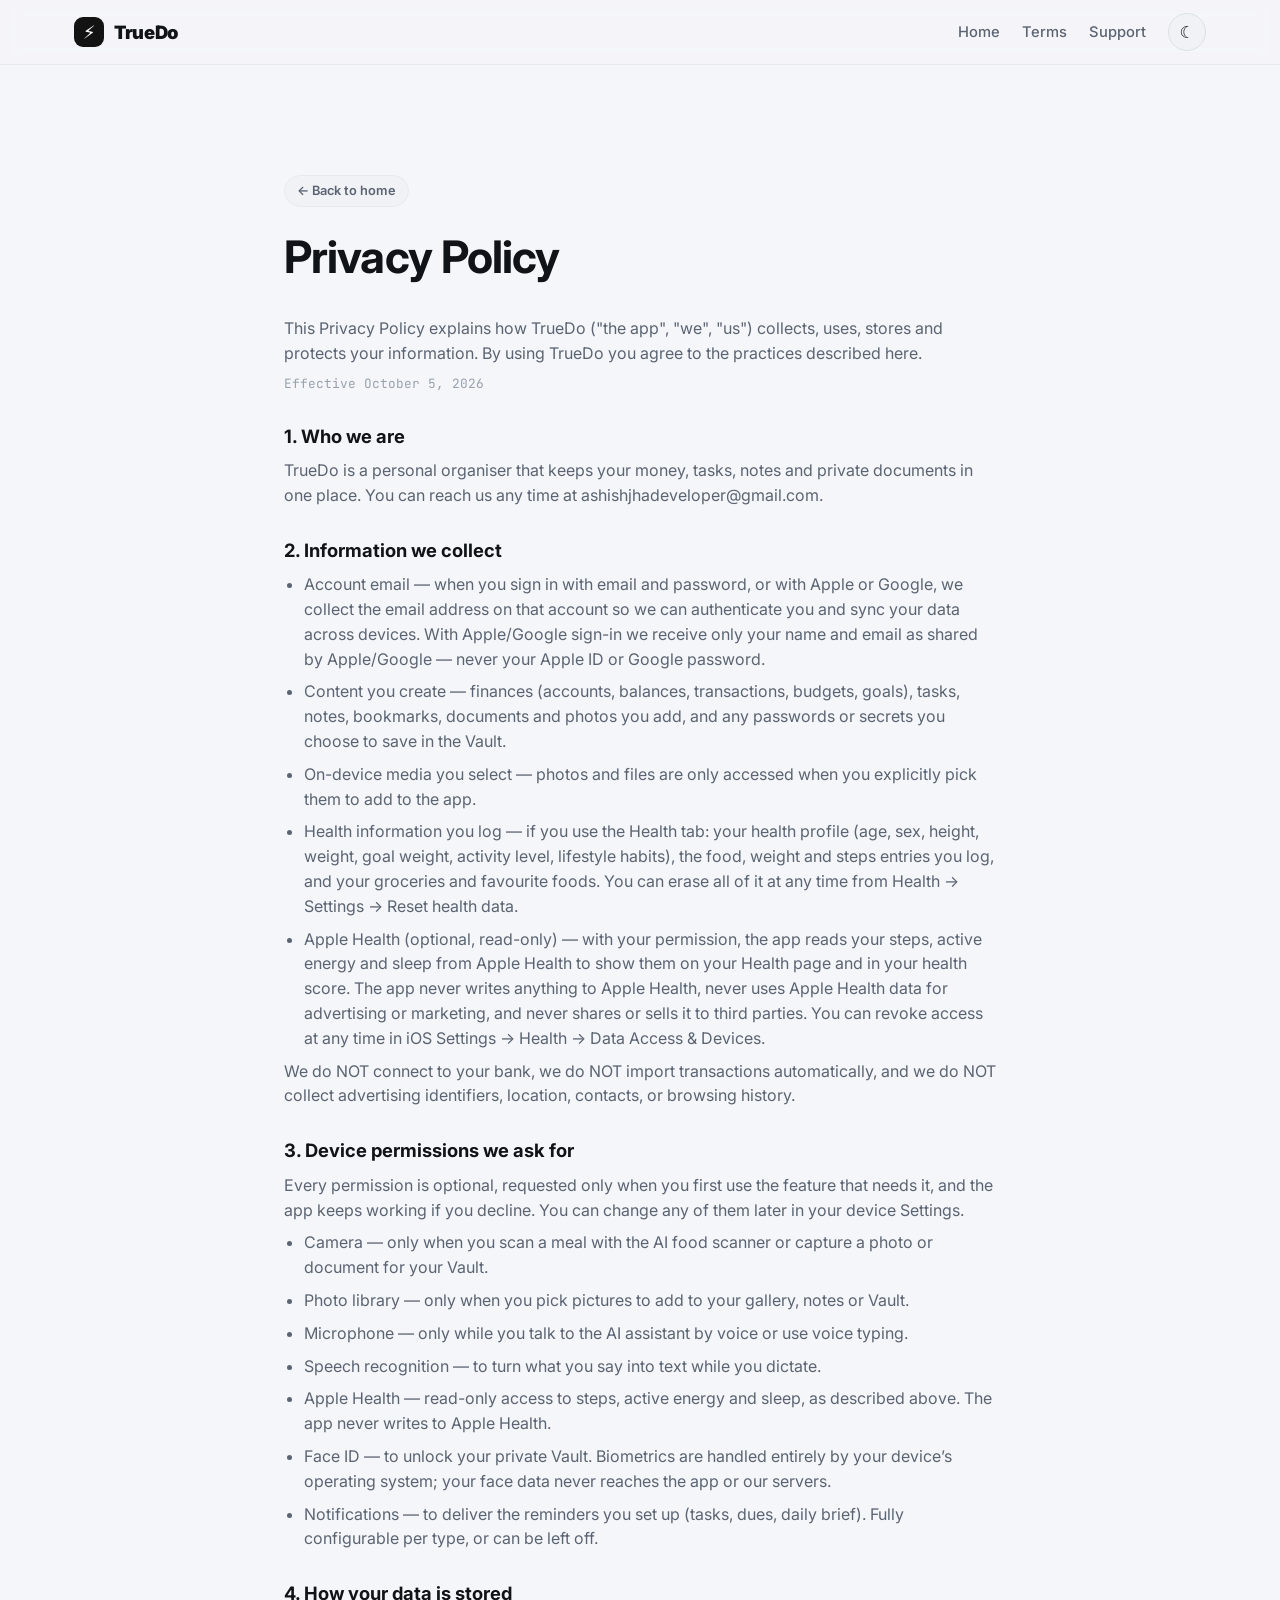
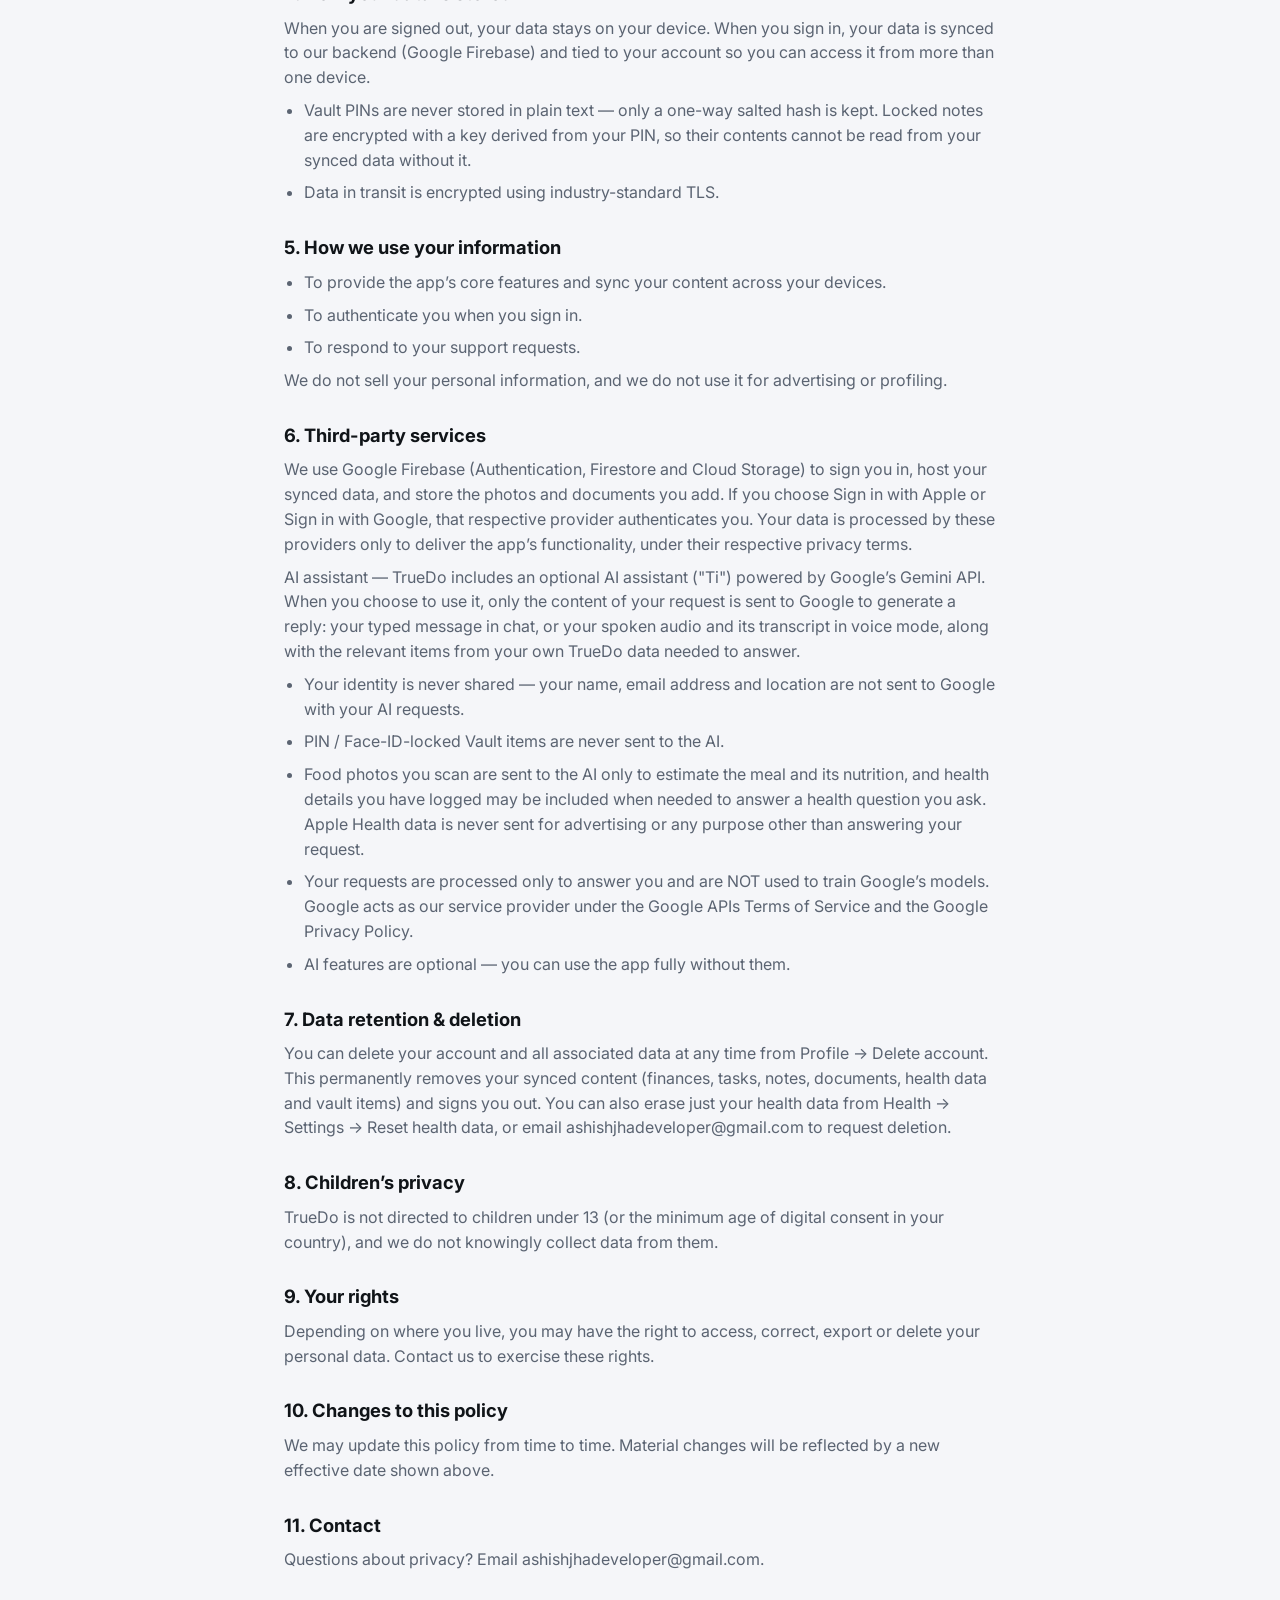
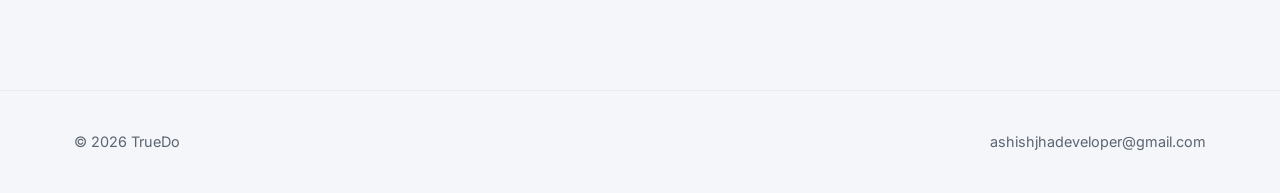
==== commit acac30de: "Privacy: Apple Health is read-only steps, active energy and sleep (no heart rate, no writes) Co-Auth" ====
--- a/privacy.html
+++ b/privacy.html
@@ -22,7 +22,7 @@
   <section class="section"><div class="wrap doc">
     <a href="index.html" class="chip">← Back to home</a>
     <h1 class="h1 mt-2">Privacy Policy</h1>
-    <div id="doc" class="mt-3"><p>This Privacy Policy explains how TrueDo ("the app", "we", "us") collects, uses, stores and protects your information. By using TrueDo you agree to the practices described here.</p><p class="note">Effective July 2, 2026</p><h2>1. Who we are</h2><p>TrueDo is a personal organiser that keeps your money, tasks, notes and private documents in one place. You can reach us any time at ashishjhadeveloper@gmail.com.</p><h2>2. Information we collect</h2><ul><li>Account email — when you sign in with email and password, or with Apple or Google, we collect the email address on that account so we can authenticate you and sync your data across devices. With Apple/Google sign-in we receive only your name and email as shared by Apple/Google — never your Apple ID or Google password.</li><li>Content you create — finances (accounts, balances, transactions, budgets, goals), tasks, notes, bookmarks, documents and photos you add, and any passwords or secrets you choose to save in the Vault.</li><li>On-device media you select — photos and files are only accessed when you explicitly pick them to add to the app.</li><li>Health information you log — if you use the Health tab: your health profile (age, sex, height, weight, goal weight, activity level, lifestyle habits), the food, weight and steps entries you log, and your groceries and favourite foods. You can erase all of it at any time from Health → Settings → Reset health data.</li><li>Apple Health (optional, read-only) — with your permission, the app reads your steps, heart rate and active energy from Apple Health to show them on your Health page and in your health score. We never write to Apple Health without asking, never use Apple Health data for advertising or marketing, and never share or sell it to third parties. You can revoke access at any time in iOS Settings → Health → Data Access & Devices.</li></ul><p>We do NOT connect to your bank, we do NOT import transactions automatically, and we do NOT collect advertising identifiers, location, contacts, or browsing history.</p><h2>3. Device permissions we ask for</h2><p>Every permission is optional, requested only when you first use the feature that needs it, and the app keeps working if you decline. You can change any of them later in your device Settings.</p><ul><li>Camera — only when you scan a meal with the AI food scanner or capture a photo or document for your Vault.</li><li>Photo library — only when you pick pictures to add to your gallery, notes or Vault.</li><li>Microphone — only while you talk to the AI assistant by voice or use voice typing.</li><li>Speech recognition — to turn what you say into text while you dictate.</li><li>Apple Health — read-only access to steps, heart rate and active energy, as described above.</li><li>Face ID — to unlock your private Vault. Biometrics are handled entirely by your device’s operating system; your face data never reaches the app or our servers.</li><li>Notifications — to deliver the reminders you set up (tasks, dues, daily brief). Fully configurable per type, or can be left off.</li></ul><h2>4. How your data is stored</h2><p>When you are signed out, your data stays on your device. When you sign in, your data is synced to our backend (Google Firebase) and tied to your account so you can access it from more than one device.</p><ul><li>Vault PINs are never stored in plain text — only a one-way salted hash is kept. Locked notes are encrypted with a key derived from your PIN, so their contents cannot be read from your synced data without it.</li><li>Data in transit is encrypted using industry-standard TLS.</li></ul><h2>5. How we use your information</h2><ul><li>To provide the app’s core features and sync your content across your devices.</li><li>To authenticate you when you sign in.</li><li>To respond to your support requests.</li></ul><p>We do not sell your personal information, and we do not use it for advertising or profiling.</p><h2>6. Third-party services</h2><p>We use Google Firebase (Authentication, Firestore and Cloud Storage) to sign you in, host your synced data, and store the photos and documents you add. If you choose Sign in with Apple or Sign in with Google, that respective provider authenticates you. Your data is processed by these providers only to deliver the app’s functionality, under their respective privacy terms.</p><p>AI assistant — TrueDo includes an optional AI assistant ("Ti") powered by Google’s Gemini API. When you choose to use it, only the content of your request is sent to Google to generate a reply: your typed message in chat, or your spoken audio and its transcript in voice mode, along with the relevant items from your own TrueDo data needed to answer.</p><ul><li>Your identity is never shared — your name, email address and location are not sent to Google with your AI requests.</li><li>PIN / Face-ID-locked Vault items are never sent to the AI.</li><li>Food photos you scan are sent to the AI only to estimate the meal and its nutrition, and health details you have logged may be included when needed to answer a health question you ask. Apple Health data is never sent for advertising or any purpose other than answering your request.</li><li>Your requests are processed only to answer you and are NOT used to train Google’s models. Google acts as our service provider under the Google APIs Terms of Service and the Google Privacy Policy.</li><li>AI features are optional — you can use the app fully without them.</li></ul><h2>7. Data retention & deletion</h2><p>You can delete your account and all associated data at any time from Profile → Delete account. This permanently removes your synced content (finances, tasks, notes, documents, health data and vault items) and signs you out. You can also erase just your health data from Health → Settings → Reset health data, or email ashishjhadeveloper@gmail.com to request deletion.</p><h2>8. Children’s privacy</h2><p>TrueDo is not directed to children under 13 (or the minimum age of digital consent in your country), and we do not knowingly collect data from them.</p><h2>9. Your rights</h2><p>Depending on where you live, you may have the right to access, correct, export or delete your personal data. Contact us to exercise these rights.</p><h2>10. Changes to this policy</h2><p>We may update this policy from time to time. Material changes will be reflected by a new effective date shown above.</p><h2>11. Contact</h2><p>Questions about privacy? Email ashishjhadeveloper@gmail.com.</p></div>
+    <div id="doc" class="mt-3"><p>This Privacy Policy explains how TrueDo ("the app", "we", "us") collects, uses, stores and protects your information. By using TrueDo you agree to the practices described here.</p><p class="note">Effective October 5, 2026</p><h2>1. Who we are</h2><p>TrueDo is a personal organiser that keeps your money, tasks, notes and private documents in one place. You can reach us any time at ashishjhadeveloper@gmail.com.</p><h2>2. Information we collect</h2><ul><li>Account email — when you sign in with email and password, or with Apple or Google, we collect the email address on that account so we can authenticate you and sync your data across devices. With Apple/Google sign-in we receive only your name and email as shared by Apple/Google — never your Apple ID or Google password.</li><li>Content you create — finances (accounts, balances, transactions, budgets, goals), tasks, notes, bookmarks, documents and photos you add, and any passwords or secrets you choose to save in the Vault.</li><li>On-device media you select — photos and files are only accessed when you explicitly pick them to add to the app.</li><li>Health information you log — if you use the Health tab: your health profile (age, sex, height, weight, goal weight, activity level, lifestyle habits), the food, weight and steps entries you log, and your groceries and favourite foods. You can erase all of it at any time from Health → Settings → Reset health data.</li><li>Apple Health (optional, read-only) — with your permission, the app reads your steps, active energy and sleep from Apple Health to show them on your Health page and in your health score. The app never writes anything to Apple Health, never uses Apple Health data for advertising or marketing, and never shares or sells it to third parties. You can revoke access at any time in iOS Settings → Health → Data Access & Devices.</li></ul><p>We do NOT connect to your bank, we do NOT import transactions automatically, and we do NOT collect advertising identifiers, location, contacts, or browsing history.</p><h2>3. Device permissions we ask for</h2><p>Every permission is optional, requested only when you first use the feature that needs it, and the app keeps working if you decline. You can change any of them later in your device Settings.</p><ul><li>Camera — only when you scan a meal with the AI food scanner or capture a photo or document for your Vault.</li><li>Photo library — only when you pick pictures to add to your gallery, notes or Vault.</li><li>Microphone — only while you talk to the AI assistant by voice or use voice typing.</li><li>Speech recognition — to turn what you say into text while you dictate.</li><li>Apple Health — read-only access to steps, active energy and sleep, as described above. The app never writes to Apple Health.</li><li>Face ID — to unlock your private Vault. Biometrics are handled entirely by your device’s operating system; your face data never reaches the app or our servers.</li><li>Notifications — to deliver the reminders you set up (tasks, dues, daily brief). Fully configurable per type, or can be left off.</li></ul><h2>4. How your data is stored</h2><p>When you are signed out, your data stays on your device. When you sign in, your data is synced to our backend (Google Firebase) and tied to your account so you can access it from more than one device.</p><ul><li>Vault PINs are never stored in plain text — only a one-way salted hash is kept. Locked notes are encrypted with a key derived from your PIN, so their contents cannot be read from your synced data without it.</li><li>Data in transit is encrypted using industry-standard TLS.</li></ul><h2>5. How we use your information</h2><ul><li>To provide the app’s core features and sync your content across your devices.</li><li>To authenticate you when you sign in.</li><li>To respond to your support requests.</li></ul><p>We do not sell your personal information, and we do not use it for advertising or profiling.</p><h2>6. Third-party services</h2><p>We use Google Firebase (Authentication, Firestore and Cloud Storage) to sign you in, host your synced data, and store the photos and documents you add. If you choose Sign in with Apple or Sign in with Google, that respective provider authenticates you. Your data is processed by these providers only to deliver the app’s functionality, under their respective privacy terms.</p><p>AI assistant — TrueDo includes an optional AI assistant ("Ti") powered by Google’s Gemini API. When you choose to use it, only the content of your request is sent to Google to generate a reply: your typed message in chat, or your spoken audio and its transcript in voice mode, along with the relevant items from your own TrueDo data needed to answer.</p><ul><li>Your identity is never shared — your name, email address and location are not sent to Google with your AI requests.</li><li>PIN / Face-ID-locked Vault items are never sent to the AI.</li><li>Food photos you scan are sent to the AI only to estimate the meal and its nutrition, and health details you have logged may be included when needed to answer a health question you ask. Apple Health data is never sent for advertising or any purpose other than answering your request.</li><li>Your requests are processed only to answer you and are NOT used to train Google’s models. Google acts as our service provider under the Google APIs Terms of Service and the Google Privacy Policy.</li><li>AI features are optional — you can use the app fully without them.</li></ul><h2>7. Data retention & deletion</h2><p>You can delete your account and all associated data at any time from Profile → Delete account. This permanently removes your synced content (finances, tasks, notes, documents, health data and vault items) and signs you out. You can also erase just your health data from Health → Settings → Reset health data, or email ashishjhadeveloper@gmail.com to request deletion.</p><h2>8. Children’s privacy</h2><p>TrueDo is not directed to children under 13 (or the minimum age of digital consent in your country), and we do not knowingly collect data from them.</p><h2>9. Your rights</h2><p>Depending on where you live, you may have the right to access, correct, export or delete your personal data. Contact us to exercise these rights.</p><h2>10. Changes to this policy</h2><p>We may update this policy from time to time. Material changes will be reflected by a new effective date shown above.</p><h2>11. Contact</h2><p>Questions about privacy? Email ashishjhadeveloper@gmail.com.</p></div>
   </div></section>
   <footer class="footer"><div class="wrap row between" style="flex-wrap:wrap;gap:12px">
     <span>© <span data-year></span> TrueDo</span>
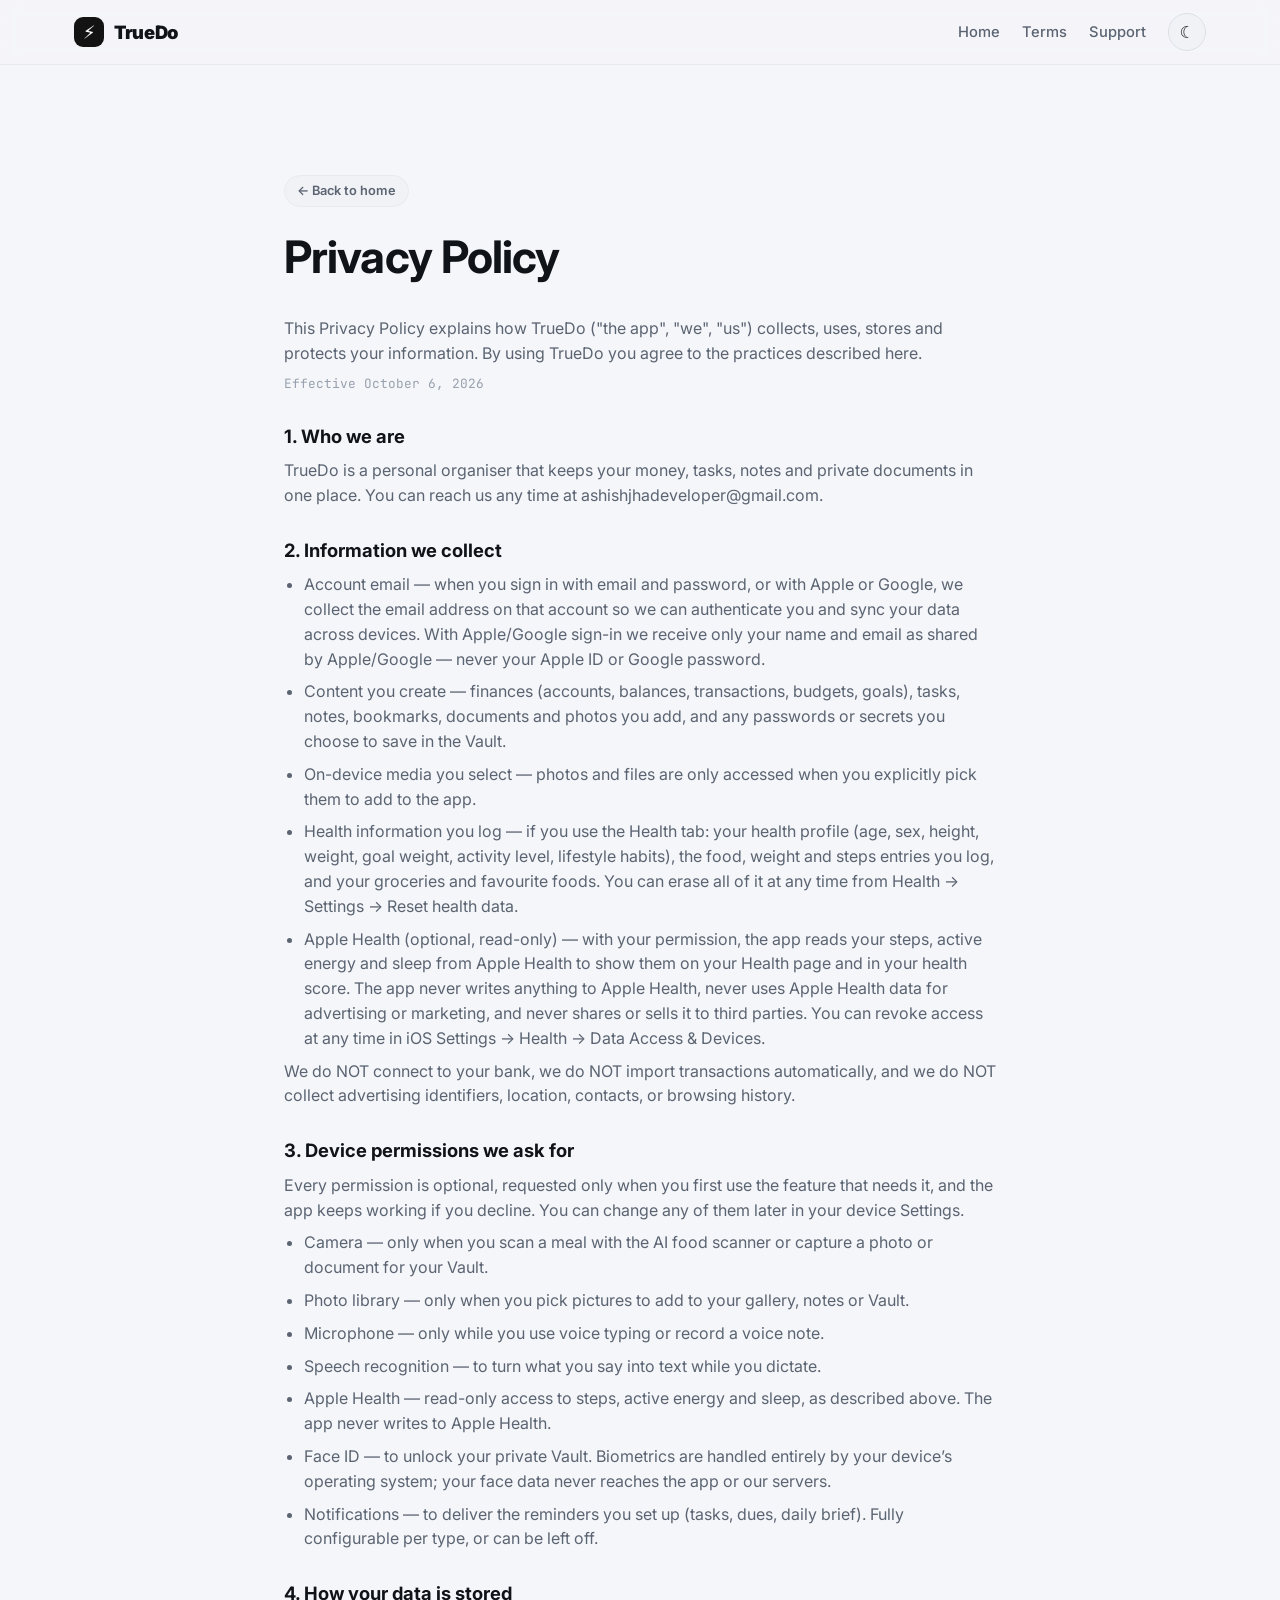
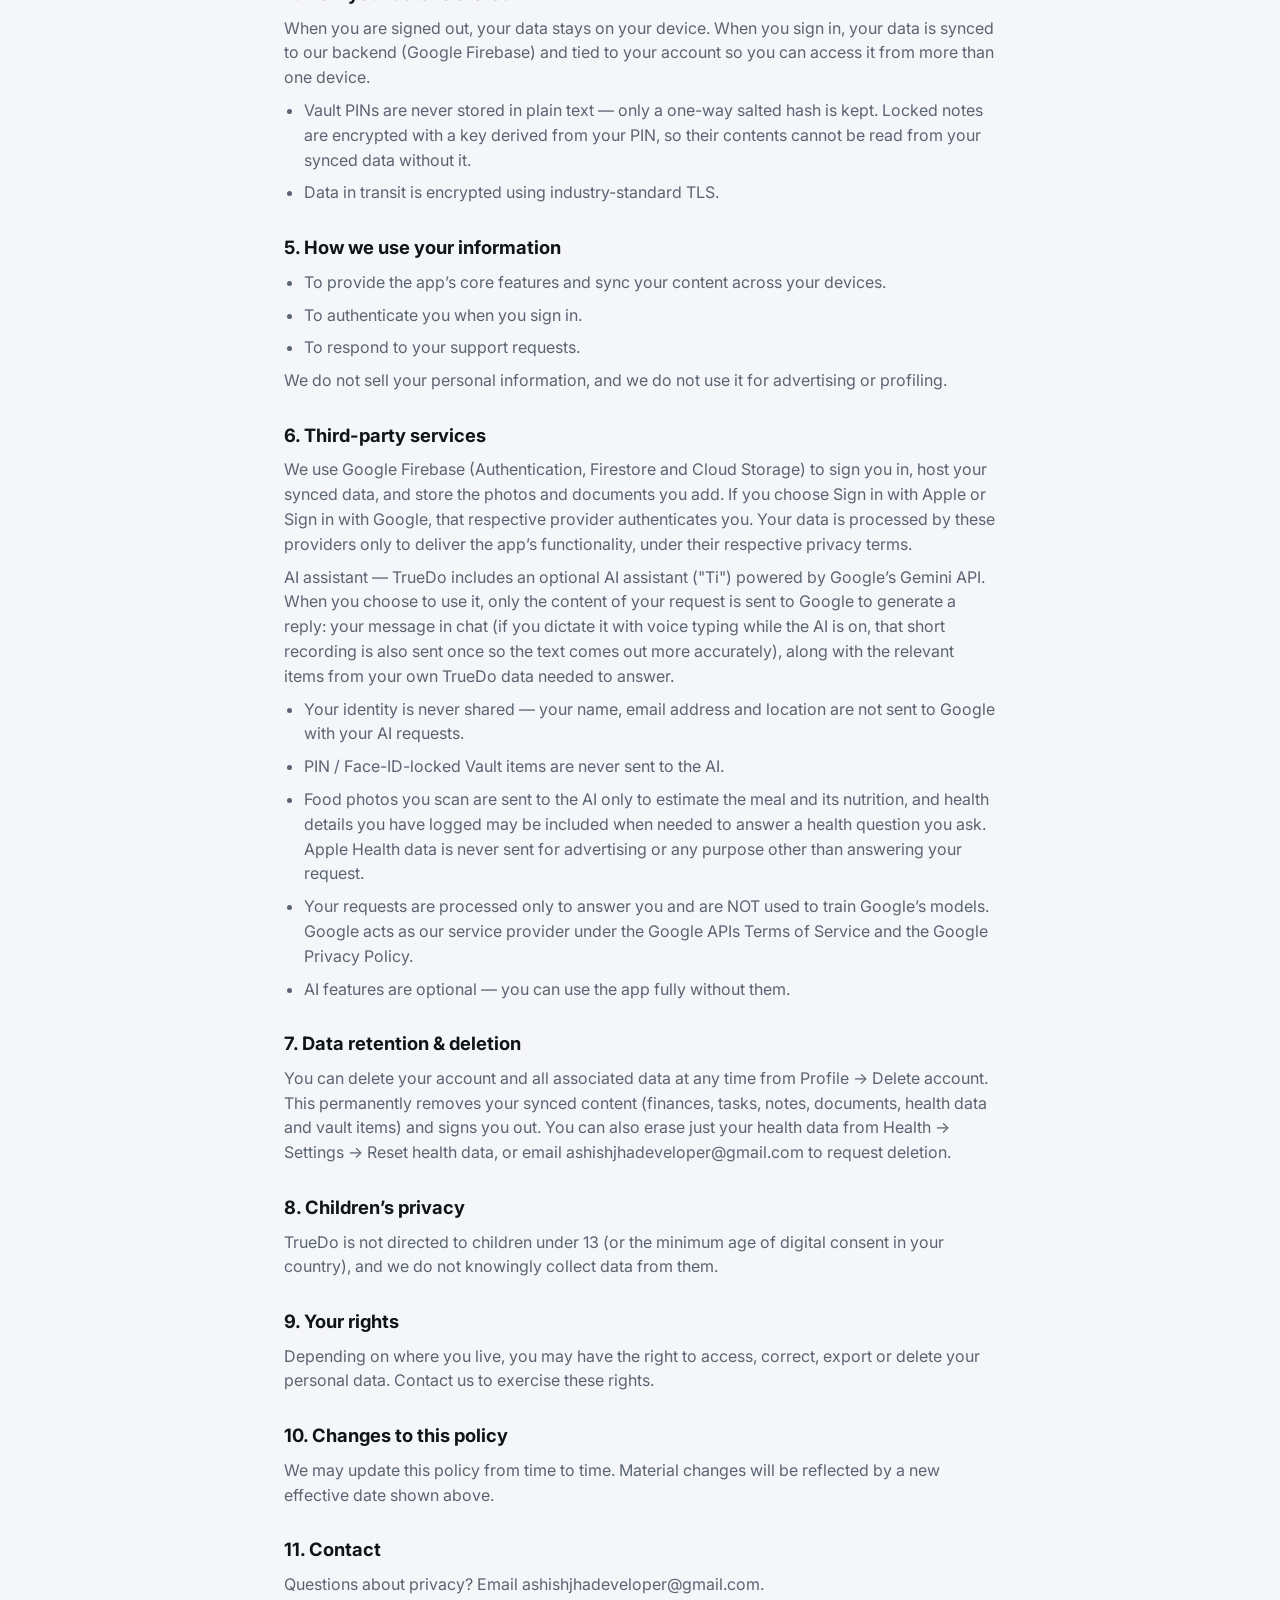
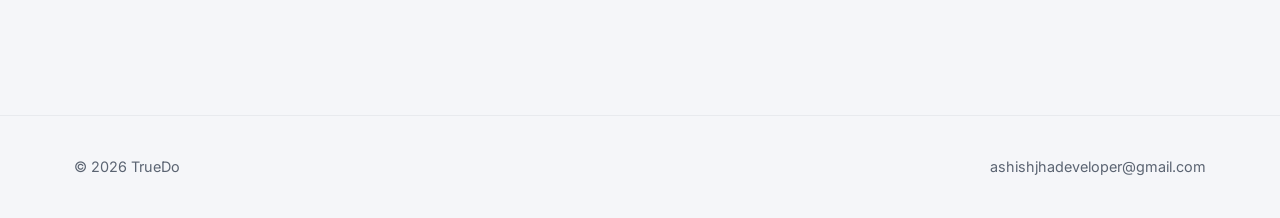
==== commit de33e108: "Privacy: voice typing and voice notes only (live voice conversations removed)" ====
--- a/privacy.html
+++ b/privacy.html
@@ -22,7 +22,7 @@
   <section class="section"><div class="wrap doc">
     <a href="index.html" class="chip">← Back to home</a>
     <h1 class="h1 mt-2">Privacy Policy</h1>
-    <div id="doc" class="mt-3"><p>This Privacy Policy explains how TrueDo ("the app", "we", "us") collects, uses, stores and protects your information. By using TrueDo you agree to the practices described here.</p><p class="note">Effective October 5, 2026</p><h2>1. Who we are</h2><p>TrueDo is a personal organiser that keeps your money, tasks, notes and private documents in one place. You can reach us any time at ashishjhadeveloper@gmail.com.</p><h2>2. Information we collect</h2><ul><li>Account email — when you sign in with email and password, or with Apple or Google, we collect the email address on that account so we can authenticate you and sync your data across devices. With Apple/Google sign-in we receive only your name and email as shared by Apple/Google — never your Apple ID or Google password.</li><li>Content you create — finances (accounts, balances, transactions, budgets, goals), tasks, notes, bookmarks, documents and photos you add, and any passwords or secrets you choose to save in the Vault.</li><li>On-device media you select — photos and files are only accessed when you explicitly pick them to add to the app.</li><li>Health information you log — if you use the Health tab: your health profile (age, sex, height, weight, goal weight, activity level, lifestyle habits), the food, weight and steps entries you log, and your groceries and favourite foods. You can erase all of it at any time from Health → Settings → Reset health data.</li><li>Apple Health (optional, read-only) — with your permission, the app reads your steps, active energy and sleep from Apple Health to show them on your Health page and in your health score. The app never writes anything to Apple Health, never uses Apple Health data for advertising or marketing, and never shares or sells it to third parties. You can revoke access at any time in iOS Settings → Health → Data Access & Devices.</li></ul><p>We do NOT connect to your bank, we do NOT import transactions automatically, and we do NOT collect advertising identifiers, location, contacts, or browsing history.</p><h2>3. Device permissions we ask for</h2><p>Every permission is optional, requested only when you first use the feature that needs it, and the app keeps working if you decline. You can change any of them later in your device Settings.</p><ul><li>Camera — only when you scan a meal with the AI food scanner or capture a photo or document for your Vault.</li><li>Photo library — only when you pick pictures to add to your gallery, notes or Vault.</li><li>Microphone — only while you talk to the AI assistant by voice or use voice typing.</li><li>Speech recognition — to turn what you say into text while you dictate.</li><li>Apple Health — read-only access to steps, active energy and sleep, as described above. The app never writes to Apple Health.</li><li>Face ID — to unlock your private Vault. Biometrics are handled entirely by your device’s operating system; your face data never reaches the app or our servers.</li><li>Notifications — to deliver the reminders you set up (tasks, dues, daily brief). Fully configurable per type, or can be left off.</li></ul><h2>4. How your data is stored</h2><p>When you are signed out, your data stays on your device. When you sign in, your data is synced to our backend (Google Firebase) and tied to your account so you can access it from more than one device.</p><ul><li>Vault PINs are never stored in plain text — only a one-way salted hash is kept. Locked notes are encrypted with a key derived from your PIN, so their contents cannot be read from your synced data without it.</li><li>Data in transit is encrypted using industry-standard TLS.</li></ul><h2>5. How we use your information</h2><ul><li>To provide the app’s core features and sync your content across your devices.</li><li>To authenticate you when you sign in.</li><li>To respond to your support requests.</li></ul><p>We do not sell your personal information, and we do not use it for advertising or profiling.</p><h2>6. Third-party services</h2><p>We use Google Firebase (Authentication, Firestore and Cloud Storage) to sign you in, host your synced data, and store the photos and documents you add. If you choose Sign in with Apple or Sign in with Google, that respective provider authenticates you. Your data is processed by these providers only to deliver the app’s functionality, under their respective privacy terms.</p><p>AI assistant — TrueDo includes an optional AI assistant ("Ti") powered by Google’s Gemini API. When you choose to use it, only the content of your request is sent to Google to generate a reply: your typed message in chat, or your spoken audio and its transcript in voice mode, along with the relevant items from your own TrueDo data needed to answer.</p><ul><li>Your identity is never shared — your name, email address and location are not sent to Google with your AI requests.</li><li>PIN / Face-ID-locked Vault items are never sent to the AI.</li><li>Food photos you scan are sent to the AI only to estimate the meal and its nutrition, and health details you have logged may be included when needed to answer a health question you ask. Apple Health data is never sent for advertising or any purpose other than answering your request.</li><li>Your requests are processed only to answer you and are NOT used to train Google’s models. Google acts as our service provider under the Google APIs Terms of Service and the Google Privacy Policy.</li><li>AI features are optional — you can use the app fully without them.</li></ul><h2>7. Data retention & deletion</h2><p>You can delete your account and all associated data at any time from Profile → Delete account. This permanently removes your synced content (finances, tasks, notes, documents, health data and vault items) and signs you out. You can also erase just your health data from Health → Settings → Reset health data, or email ashishjhadeveloper@gmail.com to request deletion.</p><h2>8. Children’s privacy</h2><p>TrueDo is not directed to children under 13 (or the minimum age of digital consent in your country), and we do not knowingly collect data from them.</p><h2>9. Your rights</h2><p>Depending on where you live, you may have the right to access, correct, export or delete your personal data. Contact us to exercise these rights.</p><h2>10. Changes to this policy</h2><p>We may update this policy from time to time. Material changes will be reflected by a new effective date shown above.</p><h2>11. Contact</h2><p>Questions about privacy? Email ashishjhadeveloper@gmail.com.</p></div>
+    <div id="doc" class="mt-3"><p>This Privacy Policy explains how TrueDo ("the app", "we", "us") collects, uses, stores and protects your information. By using TrueDo you agree to the practices described here.</p><p class="note">Effective October 6, 2026</p><h2>1. Who we are</h2><p>TrueDo is a personal organiser that keeps your money, tasks, notes and private documents in one place. You can reach us any time at ashishjhadeveloper@gmail.com.</p><h2>2. Information we collect</h2><ul><li>Account email — when you sign in with email and password, or with Apple or Google, we collect the email address on that account so we can authenticate you and sync your data across devices. With Apple/Google sign-in we receive only your name and email as shared by Apple/Google — never your Apple ID or Google password.</li><li>Content you create — finances (accounts, balances, transactions, budgets, goals), tasks, notes, bookmarks, documents and photos you add, and any passwords or secrets you choose to save in the Vault.</li><li>On-device media you select — photos and files are only accessed when you explicitly pick them to add to the app.</li><li>Health information you log — if you use the Health tab: your health profile (age, sex, height, weight, goal weight, activity level, lifestyle habits), the food, weight and steps entries you log, and your groceries and favourite foods. You can erase all of it at any time from Health → Settings → Reset health data.</li><li>Apple Health (optional, read-only) — with your permission, the app reads your steps, active energy and sleep from Apple Health to show them on your Health page and in your health score. The app never writes anything to Apple Health, never uses Apple Health data for advertising or marketing, and never shares or sells it to third parties. You can revoke access at any time in iOS Settings → Health → Data Access & Devices.</li></ul><p>We do NOT connect to your bank, we do NOT import transactions automatically, and we do NOT collect advertising identifiers, location, contacts, or browsing history.</p><h2>3. Device permissions we ask for</h2><p>Every permission is optional, requested only when you first use the feature that needs it, and the app keeps working if you decline. You can change any of them later in your device Settings.</p><ul><li>Camera — only when you scan a meal with the AI food scanner or capture a photo or document for your Vault.</li><li>Photo library — only when you pick pictures to add to your gallery, notes or Vault.</li><li>Microphone — only while you use voice typing or record a voice note.</li><li>Speech recognition — to turn what you say into text while you dictate.</li><li>Apple Health — read-only access to steps, active energy and sleep, as described above. The app never writes to Apple Health.</li><li>Face ID — to unlock your private Vault. Biometrics are handled entirely by your device’s operating system; your face data never reaches the app or our servers.</li><li>Notifications — to deliver the reminders you set up (tasks, dues, daily brief). Fully configurable per type, or can be left off.</li></ul><h2>4. How your data is stored</h2><p>When you are signed out, your data stays on your device. When you sign in, your data is synced to our backend (Google Firebase) and tied to your account so you can access it from more than one device.</p><ul><li>Vault PINs are never stored in plain text — only a one-way salted hash is kept. Locked notes are encrypted with a key derived from your PIN, so their contents cannot be read from your synced data without it.</li><li>Data in transit is encrypted using industry-standard TLS.</li></ul><h2>5. How we use your information</h2><ul><li>To provide the app’s core features and sync your content across your devices.</li><li>To authenticate you when you sign in.</li><li>To respond to your support requests.</li></ul><p>We do not sell your personal information, and we do not use it for advertising or profiling.</p><h2>6. Third-party services</h2><p>We use Google Firebase (Authentication, Firestore and Cloud Storage) to sign you in, host your synced data, and store the photos and documents you add. If you choose Sign in with Apple or Sign in with Google, that respective provider authenticates you. Your data is processed by these providers only to deliver the app’s functionality, under their respective privacy terms.</p><p>AI assistant — TrueDo includes an optional AI assistant ("Ti") powered by Google’s Gemini API. When you choose to use it, only the content of your request is sent to Google to generate a reply: your message in chat (if you dictate it with voice typing while the AI is on, that short recording is also sent once so the text comes out more accurately), along with the relevant items from your own TrueDo data needed to answer.</p><ul><li>Your identity is never shared — your name, email address and location are not sent to Google with your AI requests.</li><li>PIN / Face-ID-locked Vault items are never sent to the AI.</li><li>Food photos you scan are sent to the AI only to estimate the meal and its nutrition, and health details you have logged may be included when needed to answer a health question you ask. Apple Health data is never sent for advertising or any purpose other than answering your request.</li><li>Your requests are processed only to answer you and are NOT used to train Google’s models. Google acts as our service provider under the Google APIs Terms of Service and the Google Privacy Policy.</li><li>AI features are optional — you can use the app fully without them.</li></ul><h2>7. Data retention & deletion</h2><p>You can delete your account and all associated data at any time from Profile → Delete account. This permanently removes your synced content (finances, tasks, notes, documents, health data and vault items) and signs you out. You can also erase just your health data from Health → Settings → Reset health data, or email ashishjhadeveloper@gmail.com to request deletion.</p><h2>8. Children’s privacy</h2><p>TrueDo is not directed to children under 13 (or the minimum age of digital consent in your country), and we do not knowingly collect data from them.</p><h2>9. Your rights</h2><p>Depending on where you live, you may have the right to access, correct, export or delete your personal data. Contact us to exercise these rights.</p><h2>10. Changes to this policy</h2><p>We may update this policy from time to time. Material changes will be reflected by a new effective date shown above.</p><h2>11. Contact</h2><p>Questions about privacy? Email ashishjhadeveloper@gmail.com.</p></div>
   </div></section>
   <footer class="footer"><div class="wrap row between" style="flex-wrap:wrap;gap:12px">
     <span>© <span data-year></span> TrueDo</span>
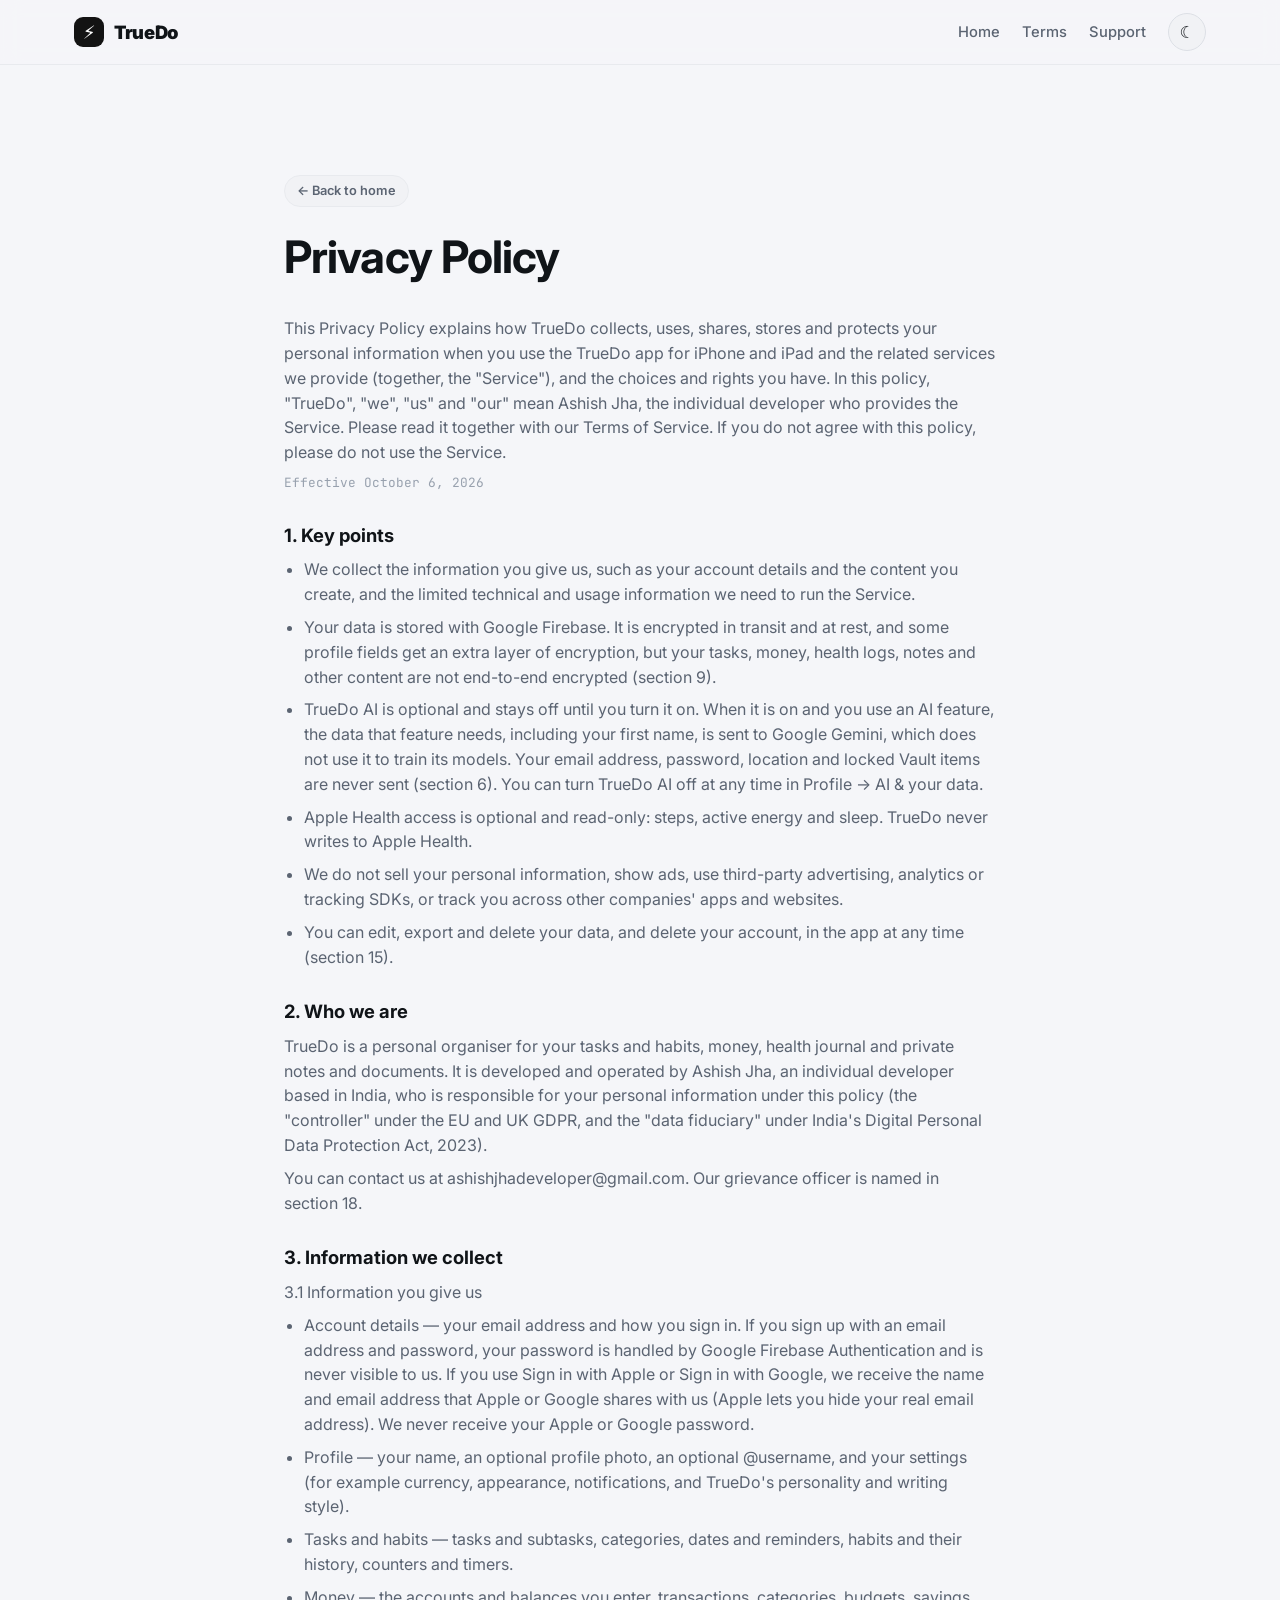
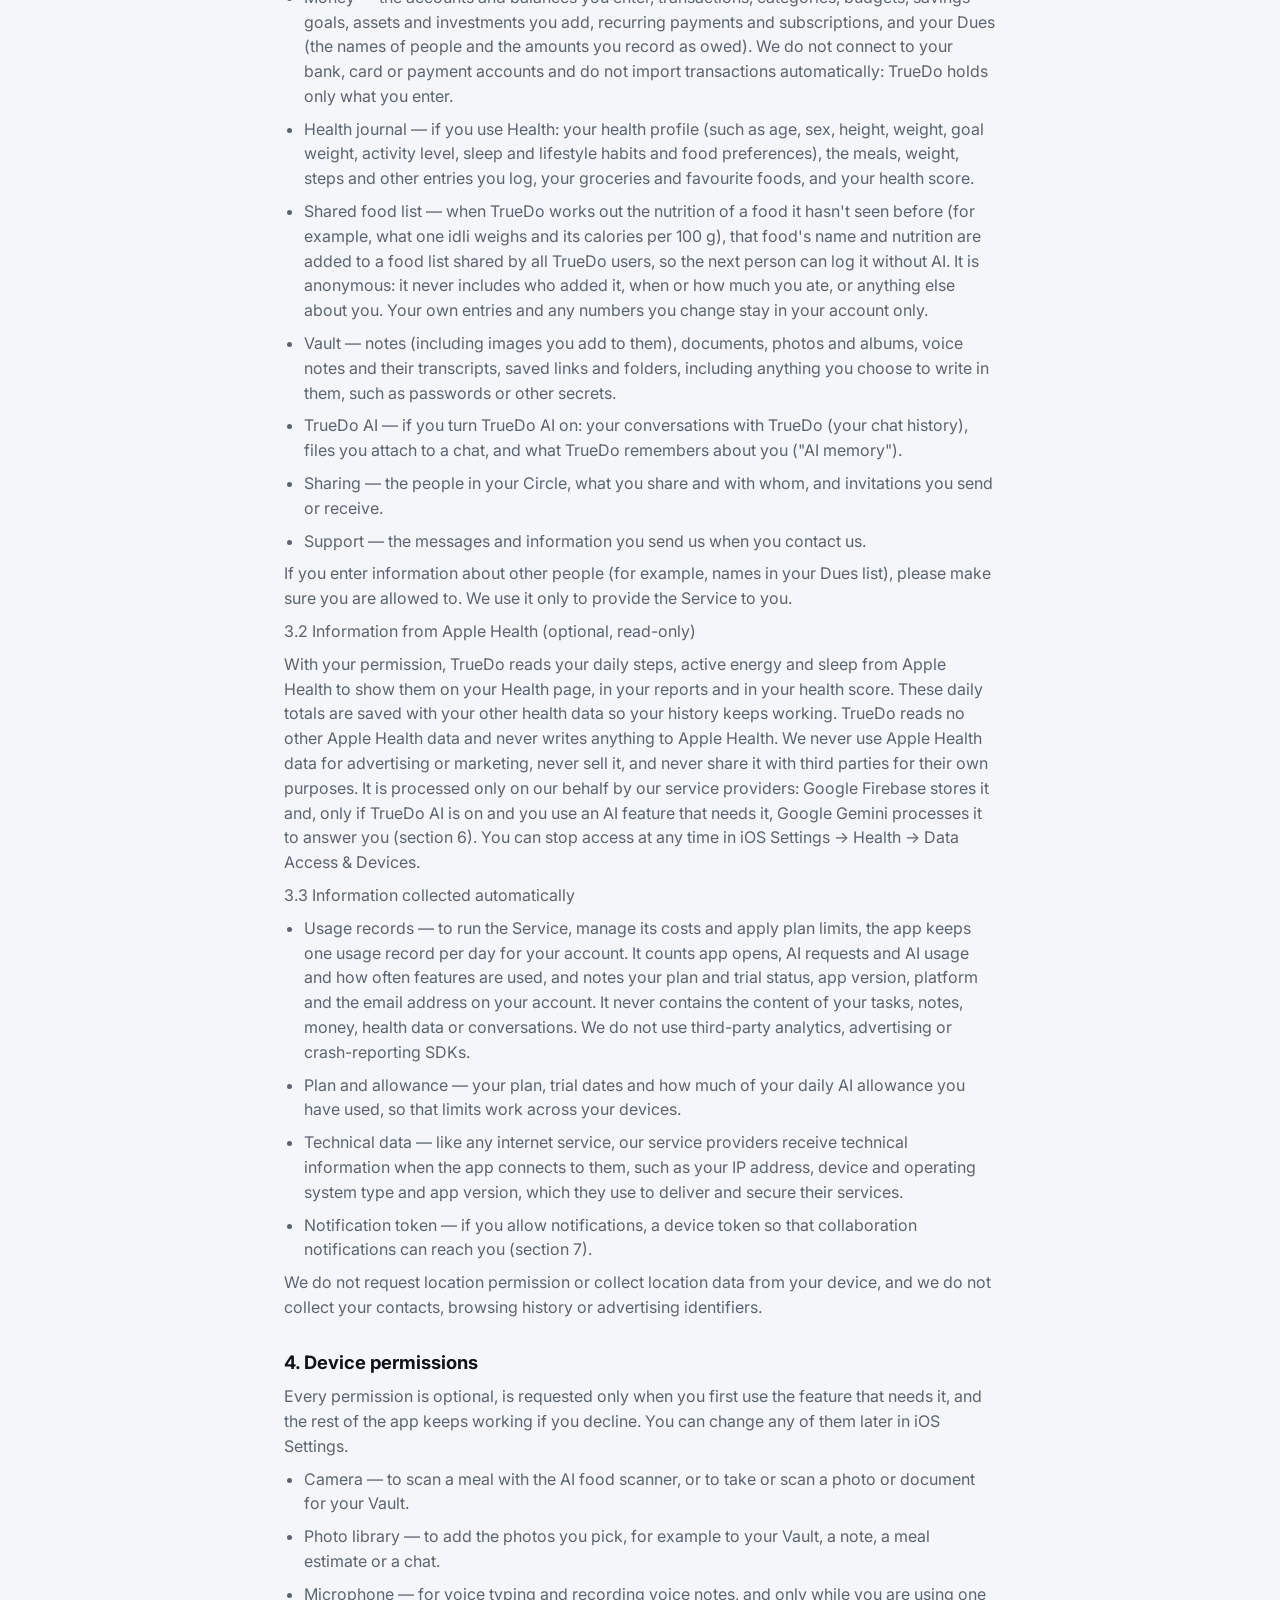
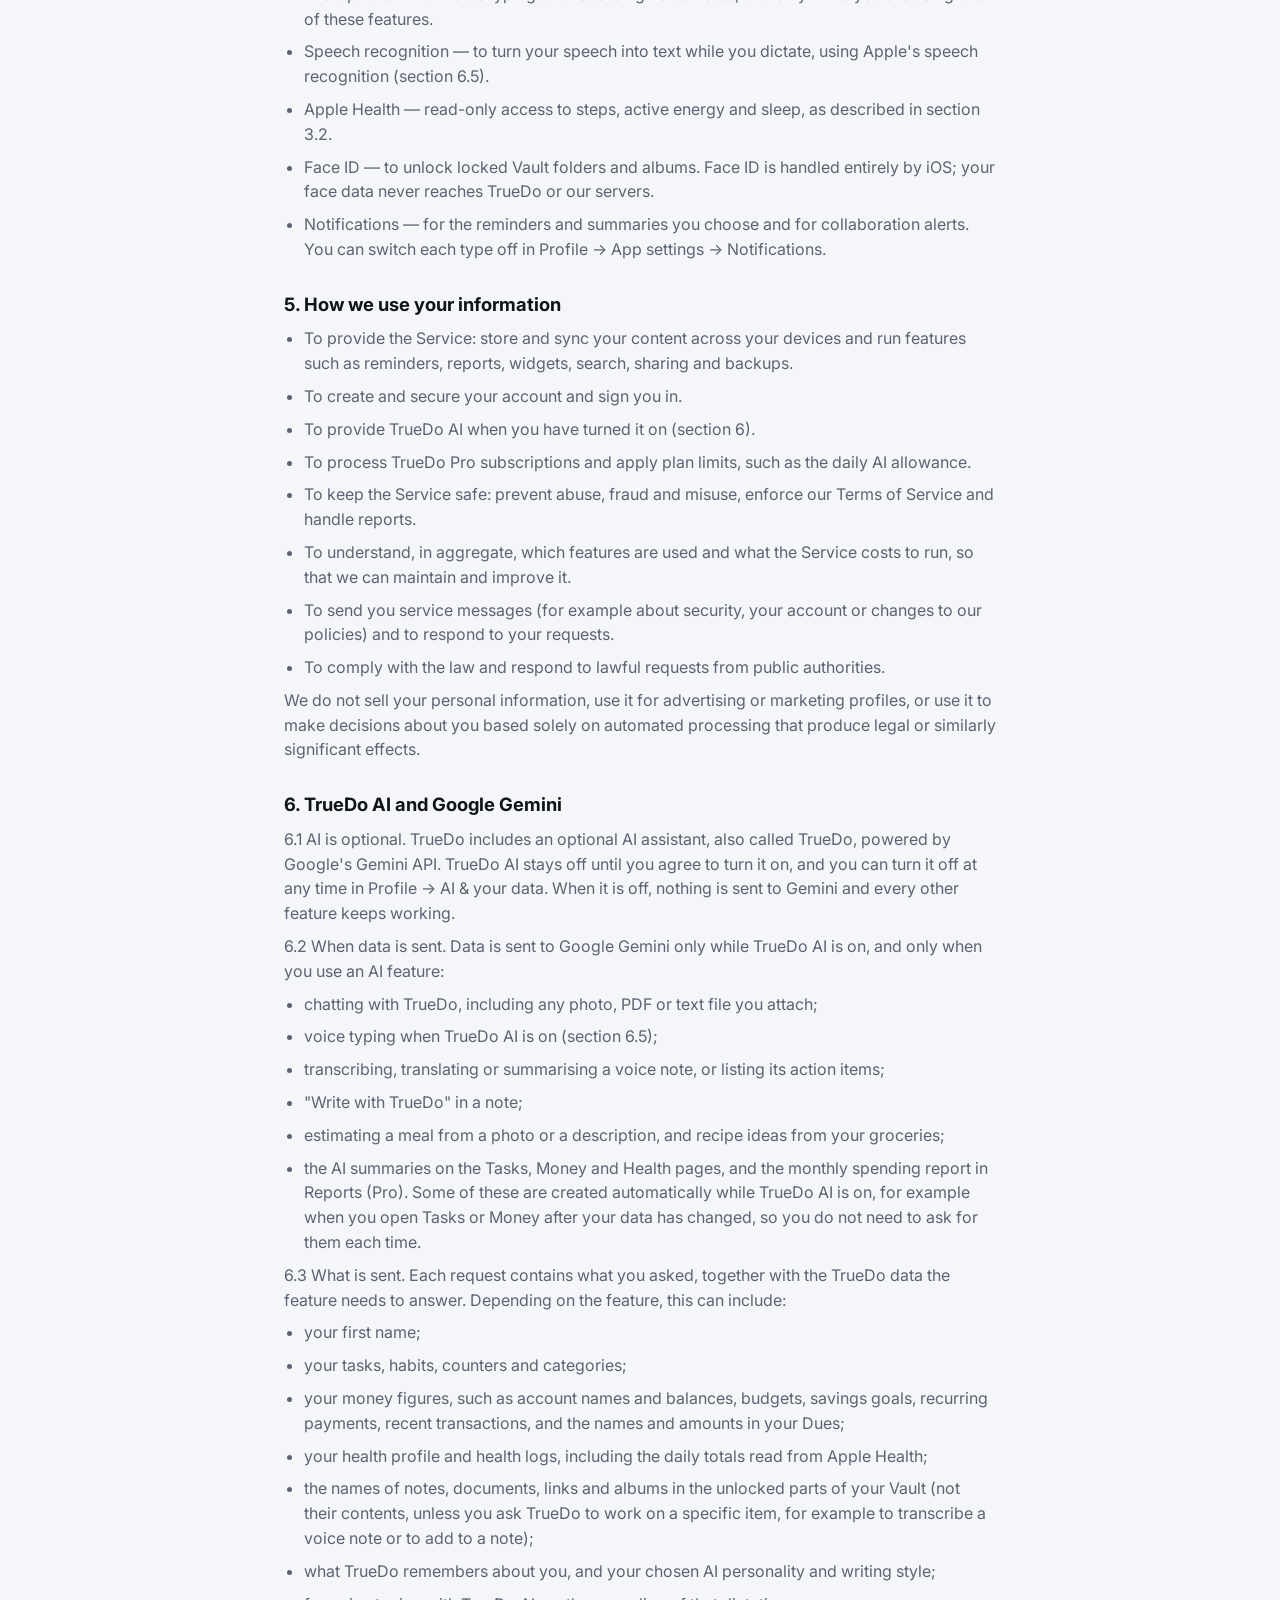
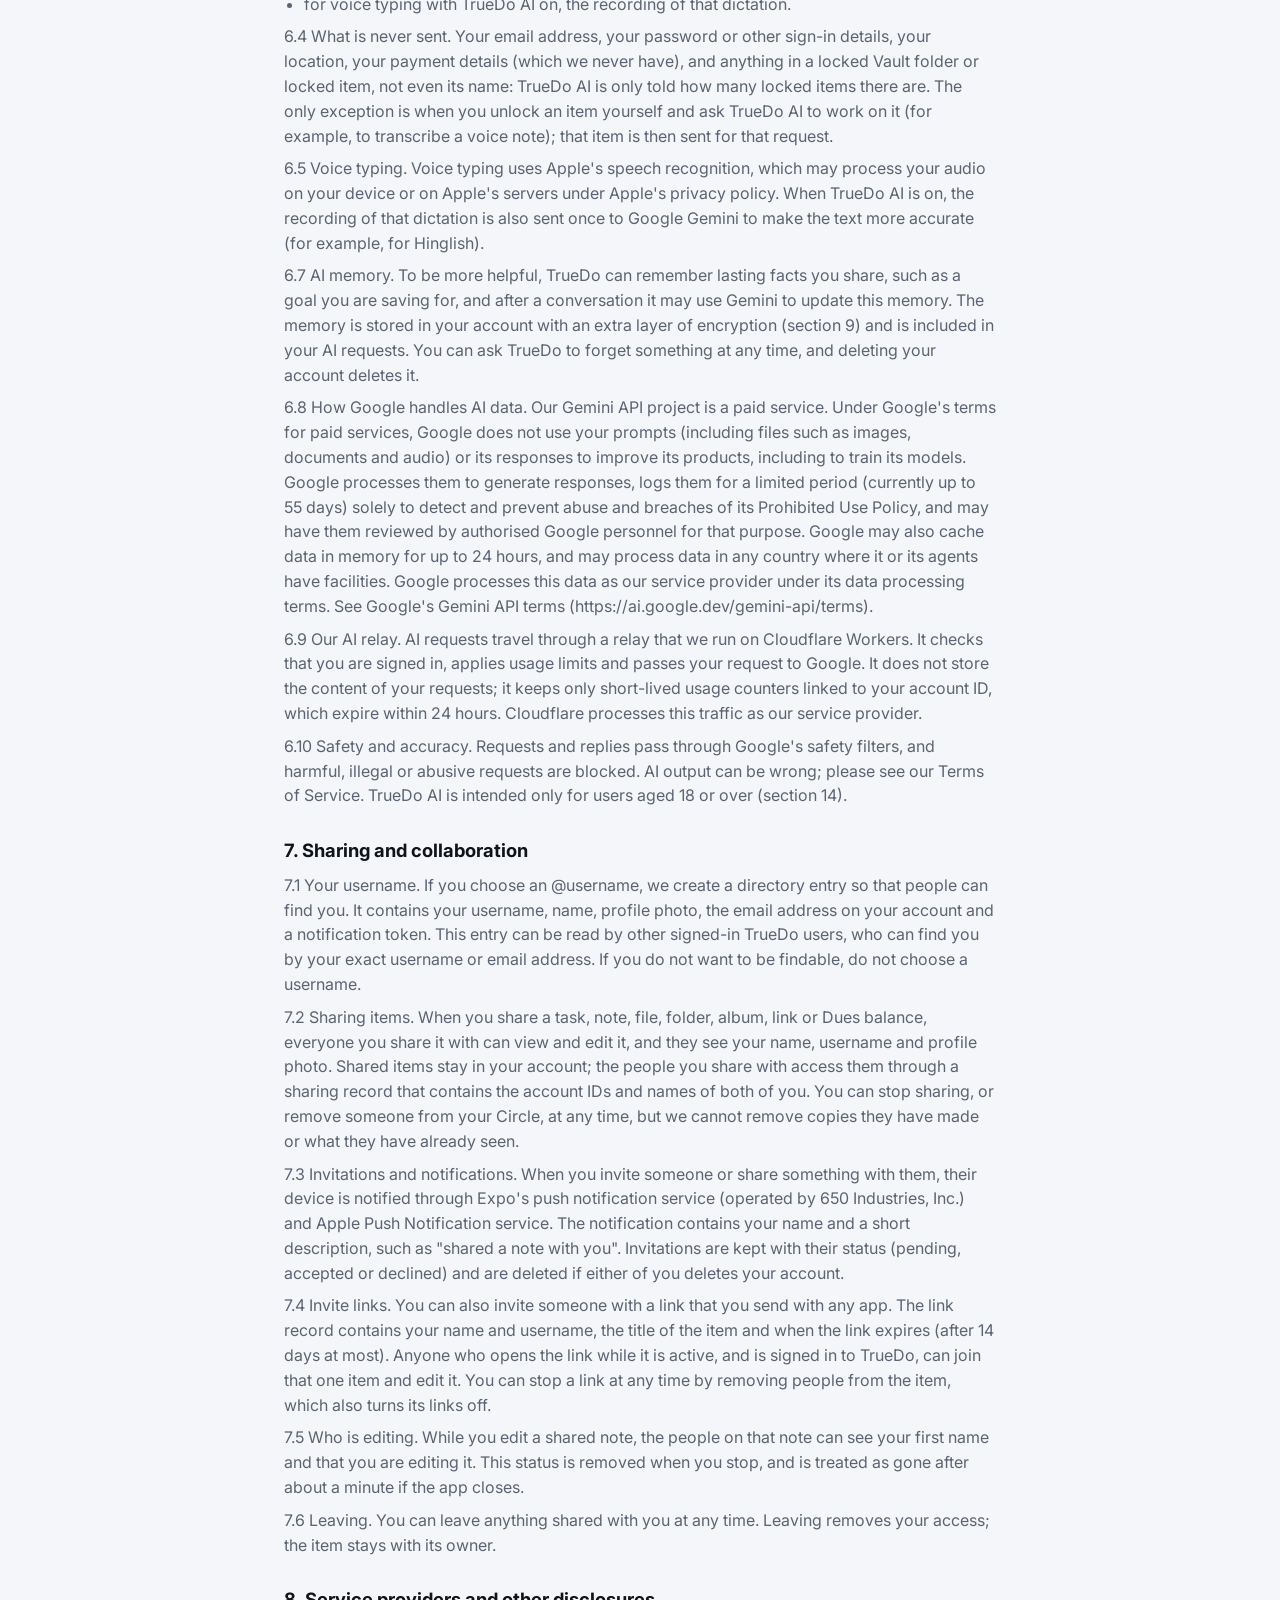
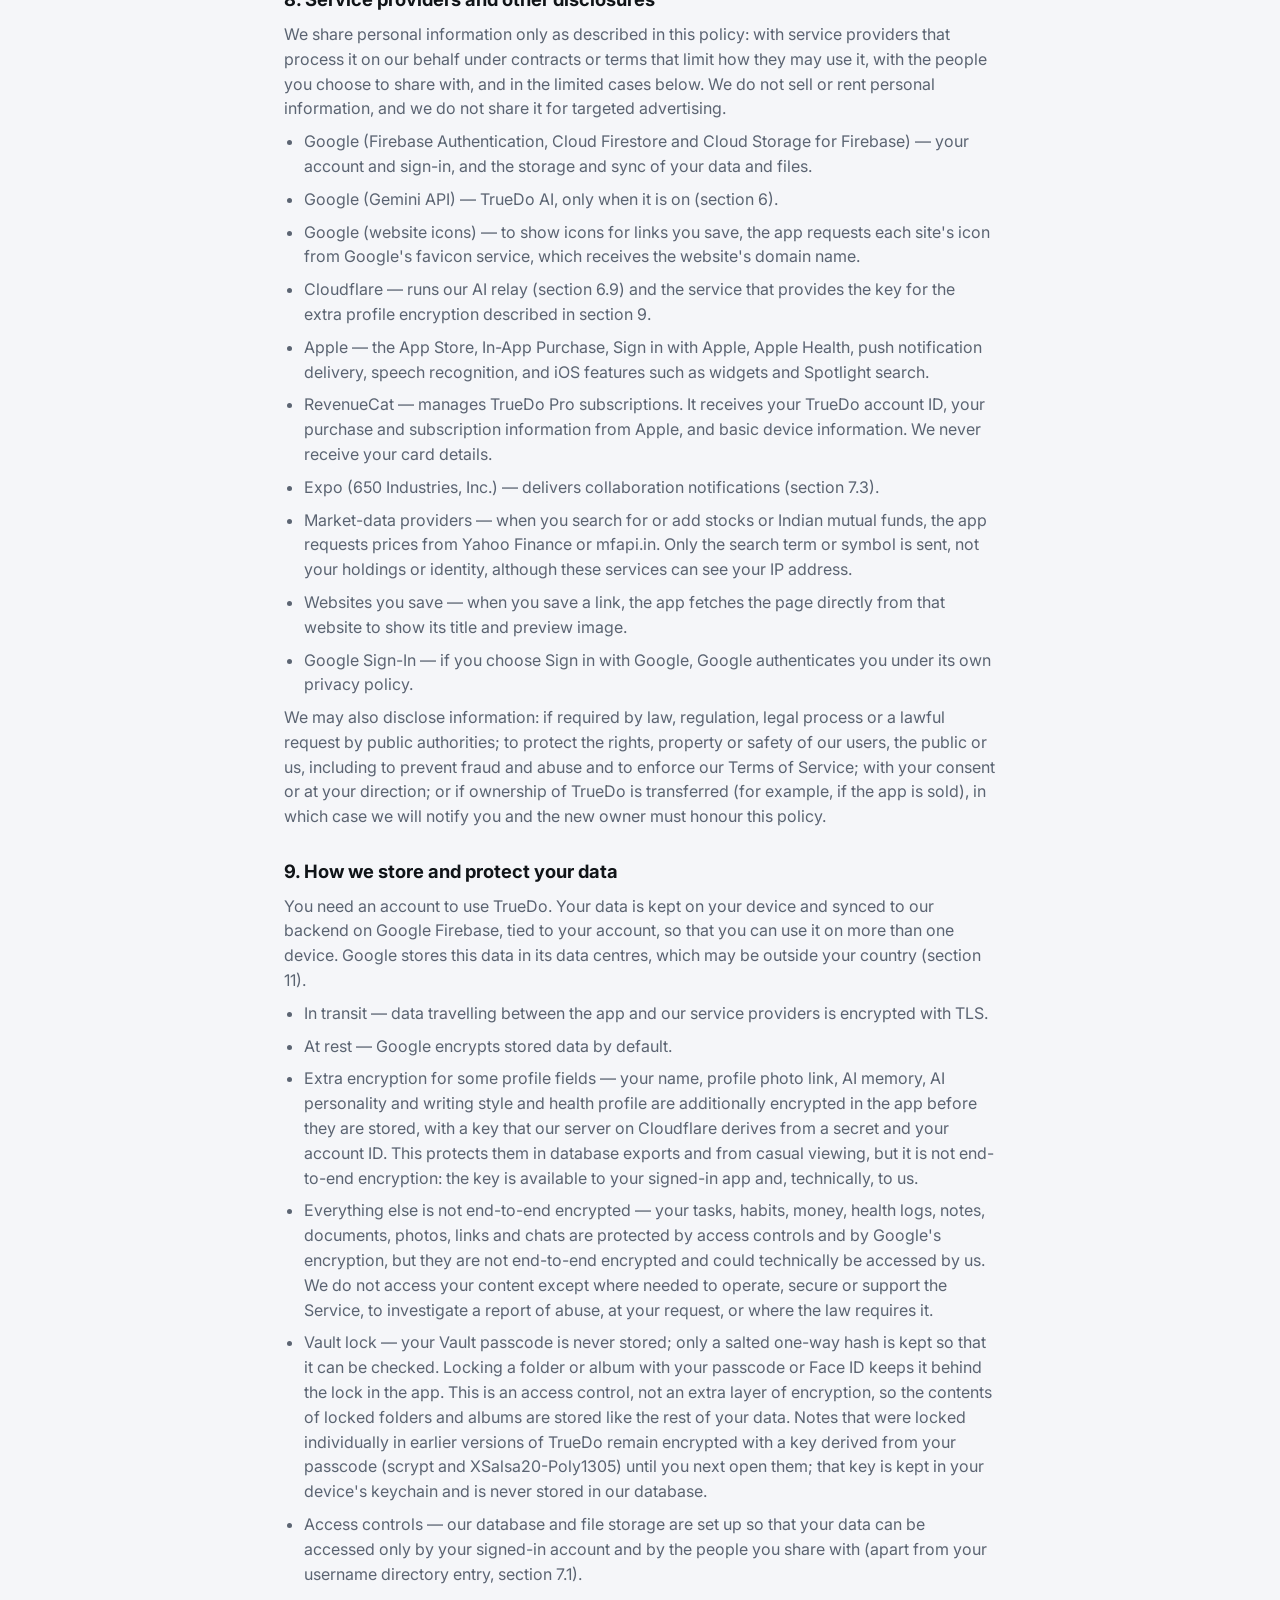
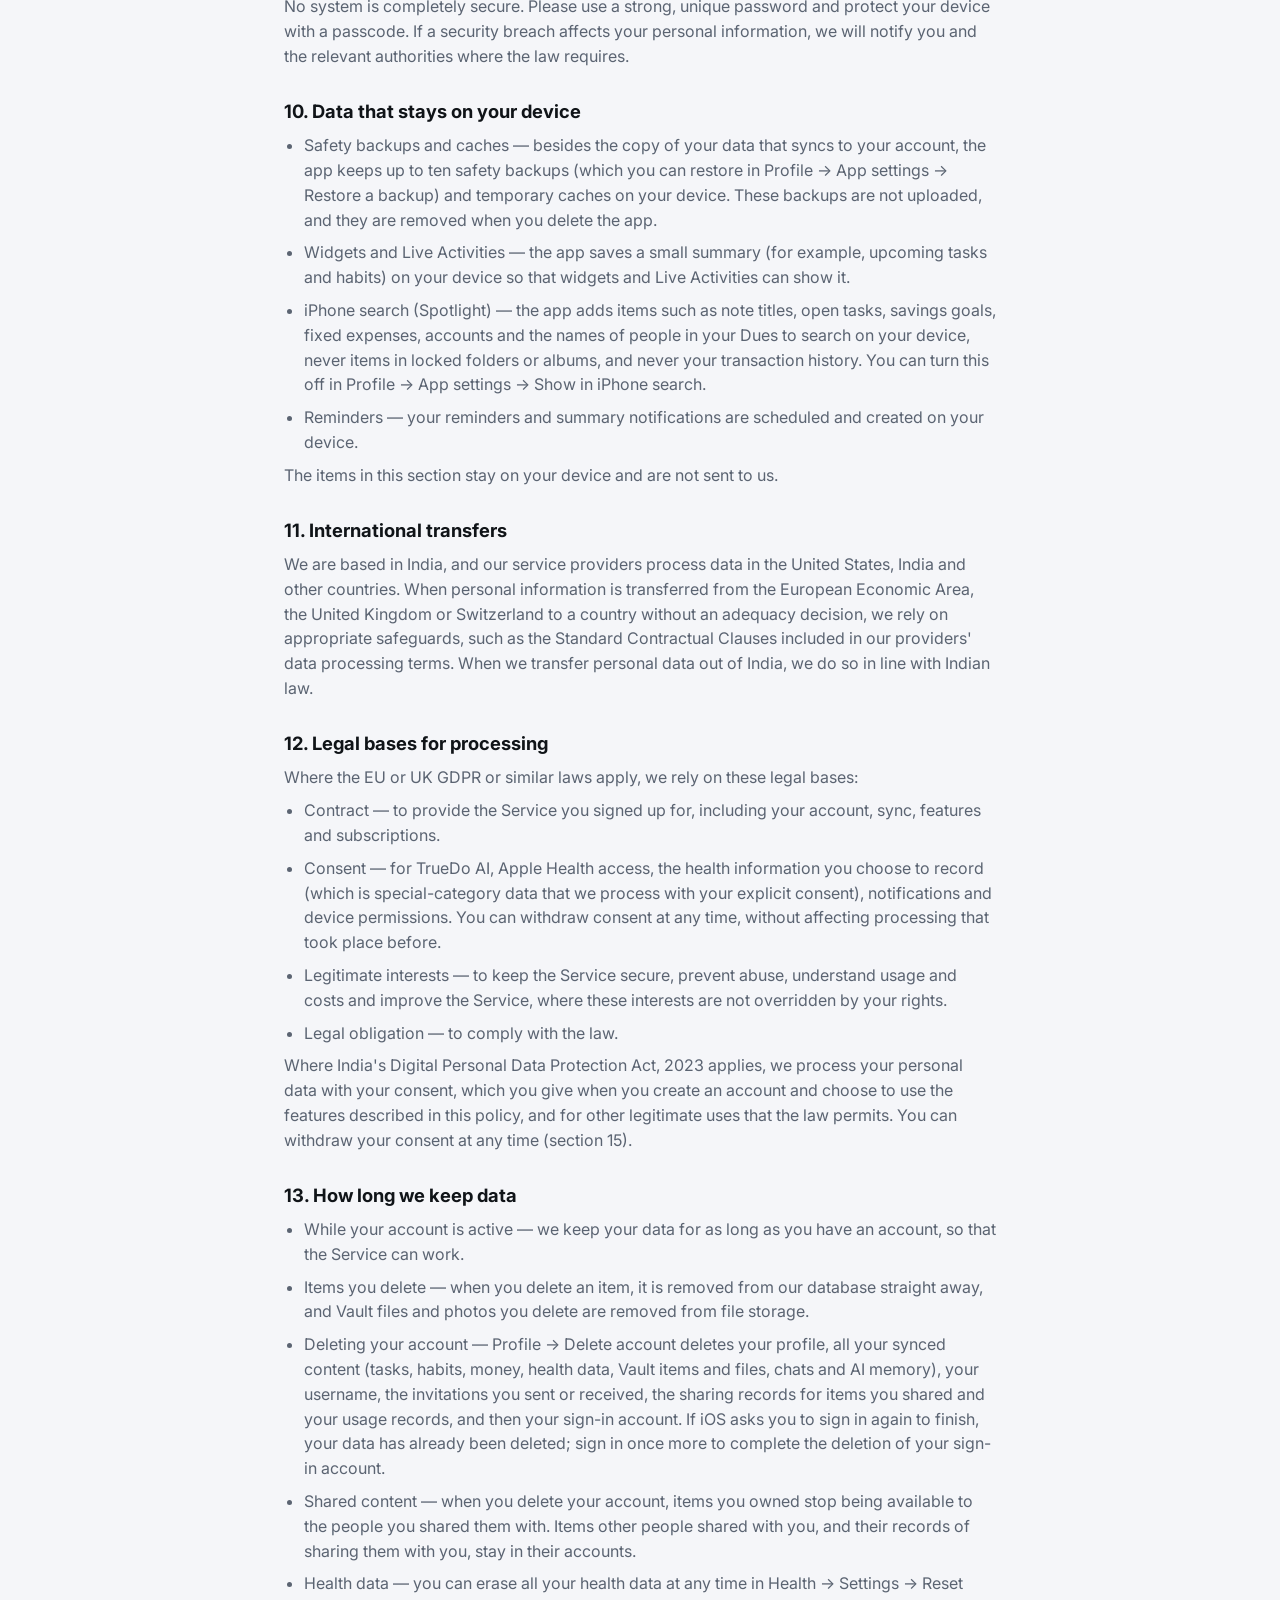
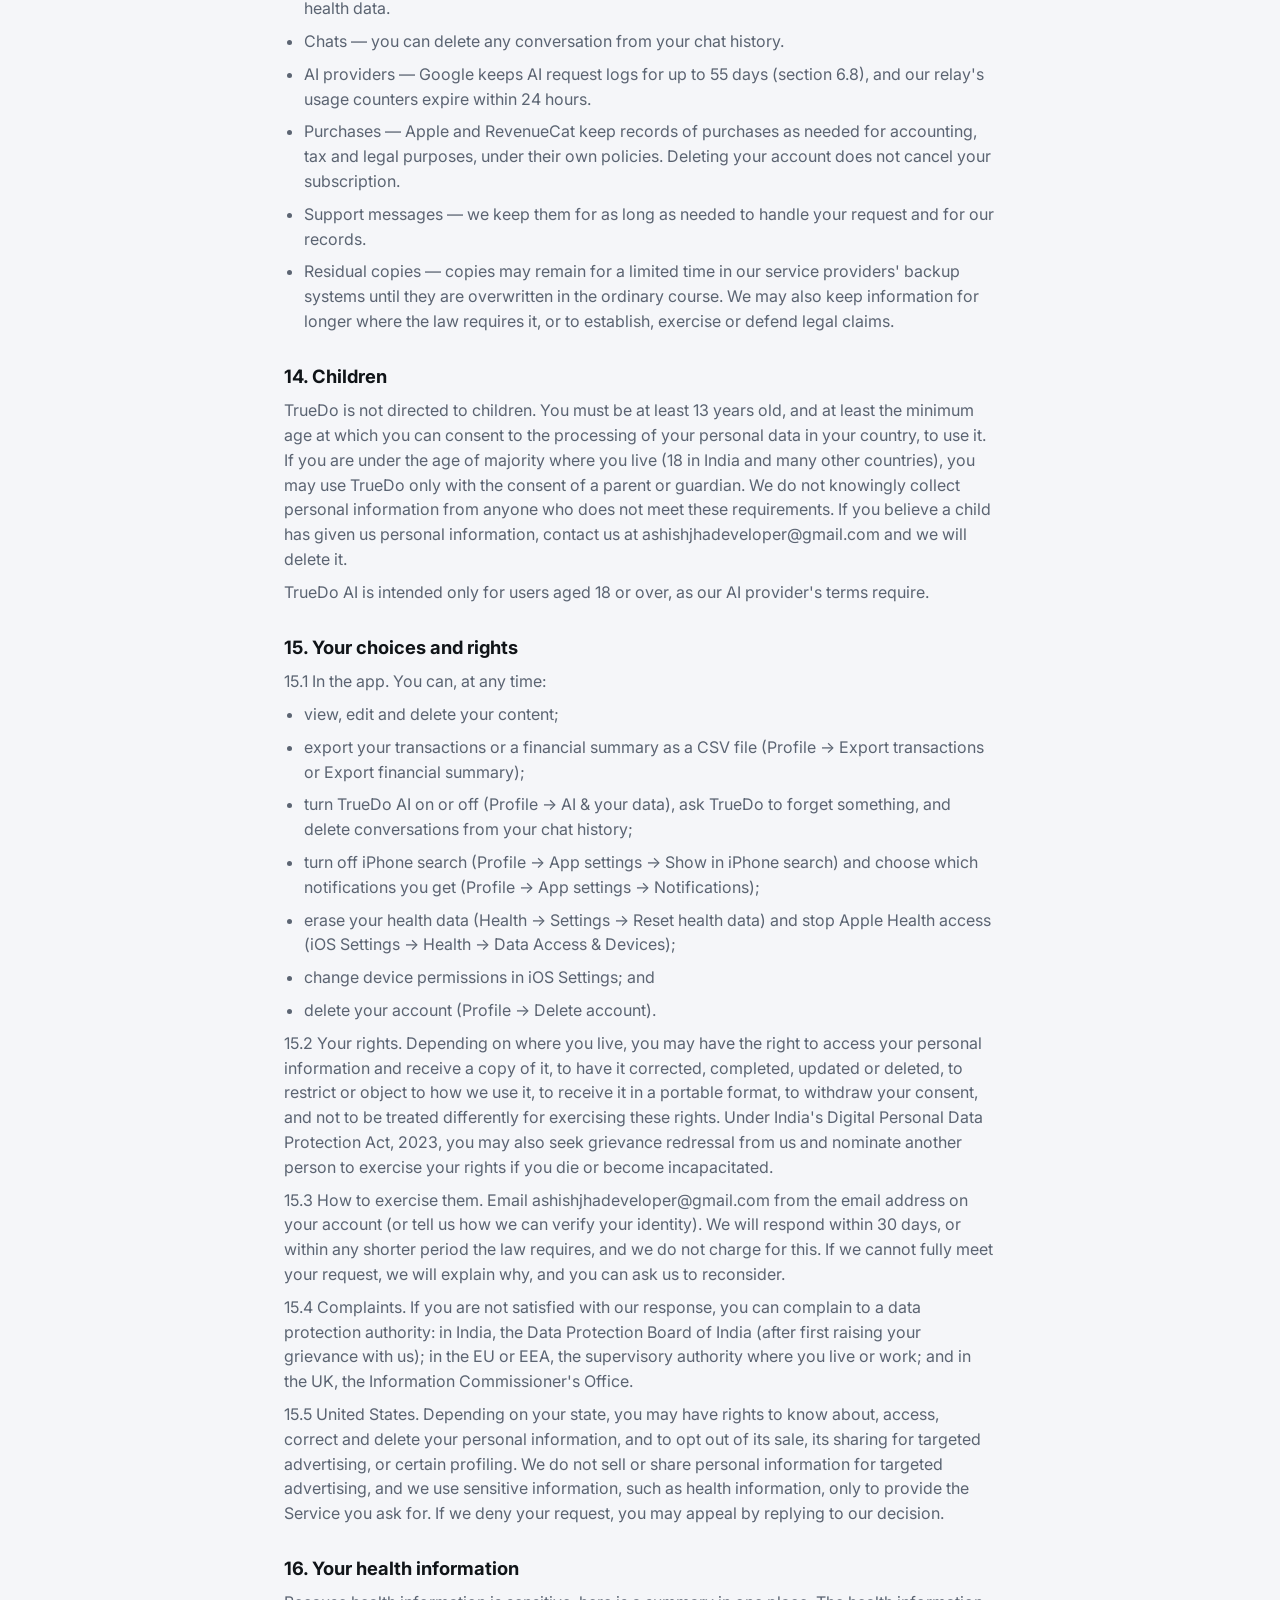
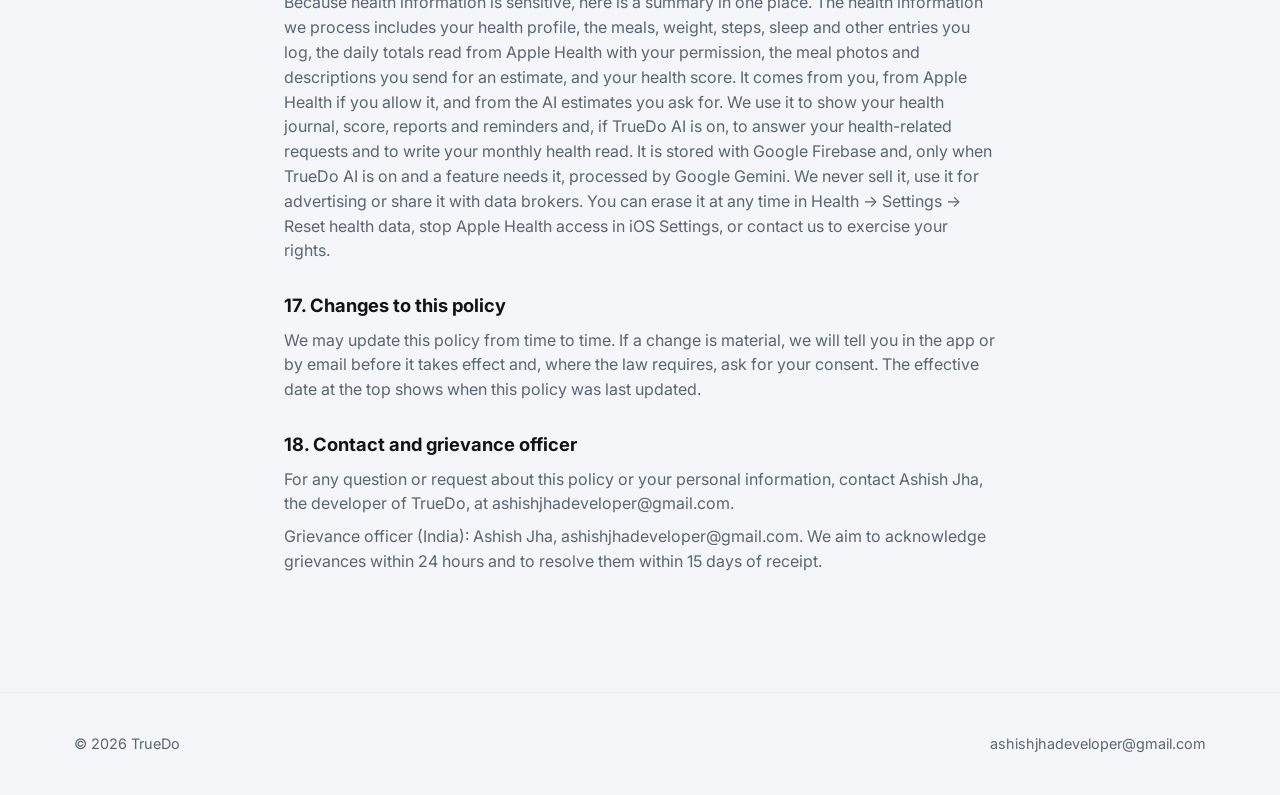
==== commit c82d3e2c: "Legal: full privacy policy + terms from the app (sharing, invite links, RevenueCat, Expo, shared foo" ====
--- a/privacy.html
+++ b/privacy.html
@@ -22,7 +22,7 @@
   <section class="section"><div class="wrap doc">
     <a href="index.html" class="chip">← Back to home</a>
     <h1 class="h1 mt-2">Privacy Policy</h1>
-    <div id="doc" class="mt-3"><p>This Privacy Policy explains how TrueDo ("the app", "we", "us") collects, uses, stores and protects your information. By using TrueDo you agree to the practices described here.</p><p class="note">Effective October 6, 2026</p><h2>1. Who we are</h2><p>TrueDo is a personal organiser that keeps your money, tasks, notes and private documents in one place. You can reach us any time at ashishjhadeveloper@gmail.com.</p><h2>2. Information we collect</h2><ul><li>Account email — when you sign in with email and password, or with Apple or Google, we collect the email address on that account so we can authenticate you and sync your data across devices. With Apple/Google sign-in we receive only your name and email as shared by Apple/Google — never your Apple ID or Google password.</li><li>Content you create — finances (accounts, balances, transactions, budgets, goals), tasks, notes, bookmarks, documents and photos you add, and any passwords or secrets you choose to save in the Vault.</li><li>On-device media you select — photos and files are only accessed when you explicitly pick them to add to the app.</li><li>Health information you log — if you use the Health tab: your health profile (age, sex, height, weight, goal weight, activity level, lifestyle habits), the food, weight and steps entries you log, and your groceries and favourite foods. You can erase all of it at any time from Health → Settings → Reset health data.</li><li>Apple Health (optional, read-only) — with your permission, the app reads your steps, active energy and sleep from Apple Health to show them on your Health page and in your health score. The app never writes anything to Apple Health, never uses Apple Health data for advertising or marketing, and never shares or sells it to third parties. You can revoke access at any time in iOS Settings → Health → Data Access & Devices.</li></ul><p>We do NOT connect to your bank, we do NOT import transactions automatically, and we do NOT collect advertising identifiers, location, contacts, or browsing history.</p><h2>3. Device permissions we ask for</h2><p>Every permission is optional, requested only when you first use the feature that needs it, and the app keeps working if you decline. You can change any of them later in your device Settings.</p><ul><li>Camera — only when you scan a meal with the AI food scanner or capture a photo or document for your Vault.</li><li>Photo library — only when you pick pictures to add to your gallery, notes or Vault.</li><li>Microphone — only while you use voice typing or record a voice note.</li><li>Speech recognition — to turn what you say into text while you dictate.</li><li>Apple Health — read-only access to steps, active energy and sleep, as described above. The app never writes to Apple Health.</li><li>Face ID — to unlock your private Vault. Biometrics are handled entirely by your device’s operating system; your face data never reaches the app or our servers.</li><li>Notifications — to deliver the reminders you set up (tasks, dues, daily brief). Fully configurable per type, or can be left off.</li></ul><h2>4. How your data is stored</h2><p>When you are signed out, your data stays on your device. When you sign in, your data is synced to our backend (Google Firebase) and tied to your account so you can access it from more than one device.</p><ul><li>Vault PINs are never stored in plain text — only a one-way salted hash is kept. Locked notes are encrypted with a key derived from your PIN, so their contents cannot be read from your synced data without it.</li><li>Data in transit is encrypted using industry-standard TLS.</li></ul><h2>5. How we use your information</h2><ul><li>To provide the app’s core features and sync your content across your devices.</li><li>To authenticate you when you sign in.</li><li>To respond to your support requests.</li></ul><p>We do not sell your personal information, and we do not use it for advertising or profiling.</p><h2>6. Third-party services</h2><p>We use Google Firebase (Authentication, Firestore and Cloud Storage) to sign you in, host your synced data, and store the photos and documents you add. If you choose Sign in with Apple or Sign in with Google, that respective provider authenticates you. Your data is processed by these providers only to deliver the app’s functionality, under their respective privacy terms.</p><p>AI assistant — TrueDo includes an optional AI assistant ("Ti") powered by Google’s Gemini API. When you choose to use it, only the content of your request is sent to Google to generate a reply: your message in chat (if you dictate it with voice typing while the AI is on, that short recording is also sent once so the text comes out more accurately), along with the relevant items from your own TrueDo data needed to answer.</p><ul><li>Your identity is never shared — your name, email address and location are not sent to Google with your AI requests.</li><li>PIN / Face-ID-locked Vault items are never sent to the AI.</li><li>Food photos you scan are sent to the AI only to estimate the meal and its nutrition, and health details you have logged may be included when needed to answer a health question you ask. Apple Health data is never sent for advertising or any purpose other than answering your request.</li><li>Your requests are processed only to answer you and are NOT used to train Google’s models. Google acts as our service provider under the Google APIs Terms of Service and the Google Privacy Policy.</li><li>AI features are optional — you can use the app fully without them.</li></ul><h2>7. Data retention & deletion</h2><p>You can delete your account and all associated data at any time from Profile → Delete account. This permanently removes your synced content (finances, tasks, notes, documents, health data and vault items) and signs you out. You can also erase just your health data from Health → Settings → Reset health data, or email ashishjhadeveloper@gmail.com to request deletion.</p><h2>8. Children’s privacy</h2><p>TrueDo is not directed to children under 13 (or the minimum age of digital consent in your country), and we do not knowingly collect data from them.</p><h2>9. Your rights</h2><p>Depending on where you live, you may have the right to access, correct, export or delete your personal data. Contact us to exercise these rights.</p><h2>10. Changes to this policy</h2><p>We may update this policy from time to time. Material changes will be reflected by a new effective date shown above.</p><h2>11. Contact</h2><p>Questions about privacy? Email ashishjhadeveloper@gmail.com.</p></div>
+    <div id="doc" class="mt-3"><p>This Privacy Policy explains how TrueDo collects, uses, shares, stores and protects your personal information when you use the TrueDo app for iPhone and iPad and the related services we provide (together, the "Service"), and the choices and rights you have. In this policy, "TrueDo", "we", "us" and "our" mean Ashish Jha, the individual developer who provides the Service. Please read it together with our Terms of Service. If you do not agree with this policy, please do not use the Service.</p><p class="note">Effective October 6, 2026</p><h2>1. Key points</h2><ul><li>We collect the information you give us, such as your account details and the content you create, and the limited technical and usage information we need to run the Service.</li><li>Your data is stored with Google Firebase. It is encrypted in transit and at rest, and some profile fields get an extra layer of encryption, but your tasks, money, health logs, notes and other content are not end-to-end encrypted (section 9).</li><li>TrueDo AI is optional and stays off until you turn it on. When it is on and you use an AI feature, the data that feature needs, including your first name, is sent to Google Gemini, which does not use it to train its models. Your email address, password, location and locked Vault items are never sent (section 6). You can turn TrueDo AI off at any time in Profile → AI &amp; your data.</li><li>Apple Health access is optional and read-only: steps, active energy and sleep. TrueDo never writes to Apple Health.</li><li>We do not sell your personal information, show ads, use third-party advertising, analytics or tracking SDKs, or track you across other companies' apps and websites.</li><li>You can edit, export and delete your data, and delete your account, in the app at any time (section 15).</li></ul><h2>2. Who we are</h2><p>TrueDo is a personal organiser for your tasks and habits, money, health journal and private notes and documents. It is developed and operated by Ashish Jha, an individual developer based in India, who is responsible for your personal information under this policy (the "controller" under the EU and UK GDPR, and the "data fiduciary" under India's Digital Personal Data Protection Act, 2023).</p><p>You can contact us at ashishjhadeveloper@gmail.com. Our grievance officer is named in section 18.</p><h2>3. Information we collect</h2><p>3.1 Information you give us</p><ul><li>Account details — your email address and how you sign in. If you sign up with an email address and password, your password is handled by Google Firebase Authentication and is never visible to us. If you use Sign in with Apple or Sign in with Google, we receive the name and email address that Apple or Google shares with us (Apple lets you hide your real email address). We never receive your Apple or Google password.</li><li>Profile — your name, an optional profile photo, an optional @username, and your settings (for example currency, appearance, notifications, and TrueDo's personality and writing style).</li><li>Tasks and habits — tasks and subtasks, categories, dates and reminders, habits and their history, counters and timers.</li><li>Money — the accounts and balances you enter, transactions, categories, budgets, savings goals, assets and investments you add, recurring payments and subscriptions, and your Dues (the names of people and the amounts you record as owed). We do not connect to your bank, card or payment accounts and do not import transactions automatically: TrueDo holds only what you enter.</li><li>Health journal — if you use Health: your health profile (such as age, sex, height, weight, goal weight, activity level, sleep and lifestyle habits and food preferences), the meals, weight, steps and other entries you log, your groceries and favourite foods, and your health score.</li><li>Shared food list — when TrueDo works out the nutrition of a food it hasn't seen before (for example, what one idli weighs and its calories per 100 g), that food's name and nutrition are added to a food list shared by all TrueDo users, so the next person can log it without AI. It is anonymous: it never includes who added it, when or how much you ate, or anything else about you. Your own entries and any numbers you change stay in your account only.</li><li>Vault — notes (including images you add to them), documents, photos and albums, voice notes and their transcripts, saved links and folders, including anything you choose to write in them, such as passwords or other secrets.</li><li>TrueDo AI — if you turn TrueDo AI on: your conversations with TrueDo (your chat history), files you attach to a chat, and what TrueDo remembers about you ("AI memory").</li><li>Sharing — the people in your Circle, what you share and with whom, and invitations you send or receive.</li><li>Support — the messages and information you send us when you contact us.</li></ul><p>If you enter information about other people (for example, names in your Dues list), please make sure you are allowed to. We use it only to provide the Service to you.</p><p>3.2 Information from Apple Health (optional, read-only)</p><p>With your permission, TrueDo reads your daily steps, active energy and sleep from Apple Health to show them on your Health page, in your reports and in your health score. These daily totals are saved with your other health data so your history keeps working. TrueDo reads no other Apple Health data and never writes anything to Apple Health. We never use Apple Health data for advertising or marketing, never sell it, and never share it with third parties for their own purposes. It is processed only on our behalf by our service providers: Google Firebase stores it and, only if TrueDo AI is on and you use an AI feature that needs it, Google Gemini processes it to answer you (section 6). You can stop access at any time in iOS Settings → Health → Data Access &amp; Devices.</p><p>3.3 Information collected automatically</p><ul><li>Usage records — to run the Service, manage its costs and apply plan limits, the app keeps one usage record per day for your account. It counts app opens, AI requests and AI usage and how often features are used, and notes your plan and trial status, app version, platform and the email address on your account. It never contains the content of your tasks, notes, money, health data or conversations. We do not use third-party analytics, advertising or crash-reporting SDKs.</li><li>Plan and allowance — your plan, trial dates and how much of your daily AI allowance you have used, so that limits work across your devices.</li><li>Technical data — like any internet service, our service providers receive technical information when the app connects to them, such as your IP address, device and operating system type and app version, which they use to deliver and secure their services.</li><li>Notification token — if you allow notifications, a device token so that collaboration notifications can reach you (section 7).</li></ul><p>We do not request location permission or collect location data from your device, and we do not collect your contacts, browsing history or advertising identifiers.</p><h2>4. Device permissions</h2><p>Every permission is optional, is requested only when you first use the feature that needs it, and the rest of the app keeps working if you decline. You can change any of them later in iOS Settings.</p><ul><li>Camera — to scan a meal with the AI food scanner, or to take or scan a photo or document for your Vault.</li><li>Photo library — to add the photos you pick, for example to your Vault, a note, a meal estimate or a chat.</li><li>Microphone — for voice typing and recording voice notes, and only while you are using one of these features.</li><li>Speech recognition — to turn your speech into text while you dictate, using Apple's speech recognition (section 6.5).</li><li>Apple Health — read-only access to steps, active energy and sleep, as described in section 3.2.</li><li>Face ID — to unlock locked Vault folders and albums. Face ID is handled entirely by iOS; your face data never reaches TrueDo or our servers.</li><li>Notifications — for the reminders and summaries you choose and for collaboration alerts. You can switch each type off in Profile → App settings → Notifications.</li></ul><h2>5. How we use your information</h2><ul><li>To provide the Service: store and sync your content across your devices and run features such as reminders, reports, widgets, search, sharing and backups.</li><li>To create and secure your account and sign you in.</li><li>To provide TrueDo AI when you have turned it on (section 6).</li><li>To process TrueDo Pro subscriptions and apply plan limits, such as the daily AI allowance.</li><li>To keep the Service safe: prevent abuse, fraud and misuse, enforce our Terms of Service and handle reports.</li><li>To understand, in aggregate, which features are used and what the Service costs to run, so that we can maintain and improve it.</li><li>To send you service messages (for example about security, your account or changes to our policies) and to respond to your requests.</li><li>To comply with the law and respond to lawful requests from public authorities.</li></ul><p>We do not sell your personal information, use it for advertising or marketing profiles, or use it to make decisions about you based solely on automated processing that produce legal or similarly significant effects.</p><h2>6. TrueDo AI and Google Gemini</h2><p>6.1 AI is optional. TrueDo includes an optional AI assistant, also called TrueDo, powered by Google's Gemini API. TrueDo AI stays off until you agree to turn it on, and you can turn it off at any time in Profile → AI &amp; your data. When it is off, nothing is sent to Gemini and every other feature keeps working.</p><p>6.2 When data is sent. Data is sent to Google Gemini only while TrueDo AI is on, and only when you use an AI feature:</p><ul><li>chatting with TrueDo, including any photo, PDF or text file you attach;</li><li>voice typing when TrueDo AI is on (section 6.5);</li><li>transcribing, translating or summarising a voice note, or listing its action items;</li><li>"Write with TrueDo" in a note;</li><li>estimating a meal from a photo or a description, and recipe ideas from your groceries;</li><li>the AI summaries on the Tasks, Money and Health pages, and the monthly spending report in Reports (Pro). Some of these are created automatically while TrueDo AI is on, for example when you open Tasks or Money after your data has changed, so you do not need to ask for them each time.</li></ul><p>6.3 What is sent. Each request contains what you asked, together with the TrueDo data the feature needs to answer. Depending on the feature, this can include:</p><ul><li>your first name;</li><li>your tasks, habits, counters and categories;</li><li>your money figures, such as account names and balances, budgets, savings goals, recurring payments, recent transactions, and the names and amounts in your Dues;</li><li>your health profile and health logs, including the daily totals read from Apple Health;</li><li>the names of notes, documents, links and albums in the unlocked parts of your Vault (not their contents, unless you ask TrueDo to work on a specific item, for example to transcribe a voice note or to add to a note);</li><li>what TrueDo remembers about you, and your chosen AI personality and writing style;</li><li>for voice typing with TrueDo AI on, the recording of that dictation.</li></ul><p>6.4 What is never sent. Your email address, your password or other sign-in details, your location, your payment details (which we never have), and anything in a locked Vault folder or locked item, not even its name: TrueDo AI is only told how many locked items there are. The only exception is when you unlock an item yourself and ask TrueDo AI to work on it (for example, to transcribe a voice note); that item is then sent for that request.</p><p>6.5 Voice typing. Voice typing uses Apple's speech recognition, which may process your audio on your device or on Apple's servers under Apple's privacy policy. When TrueDo AI is on, the recording of that dictation is also sent once to Google Gemini to make the text more accurate (for example, for Hinglish).</p><p>6.7 AI memory. To be more helpful, TrueDo can remember lasting facts you share, such as a goal you are saving for, and after a conversation it may use Gemini to update this memory. The memory is stored in your account with an extra layer of encryption (section 9) and is included in your AI requests. You can ask TrueDo to forget something at any time, and deleting your account deletes it.</p><p>6.8 How Google handles AI data. Our Gemini API project is a paid service. Under Google's terms for paid services, Google does not use your prompts (including files such as images, documents and audio) or its responses to improve its products, including to train its models. Google processes them to generate responses, logs them for a limited period (currently up to 55 days) solely to detect and prevent abuse and breaches of its Prohibited Use Policy, and may have them reviewed by authorised Google personnel for that purpose. Google may also cache data in memory for up to 24 hours, and may process data in any country where it or its agents have facilities. Google processes this data as our service provider under its data processing terms. See Google's Gemini API terms (https://ai.google.dev/gemini-api/terms).</p><p>6.9 Our AI relay. AI requests travel through a relay that we run on Cloudflare Workers. It checks that you are signed in, applies usage limits and passes your request to Google. It does not store the content of your requests; it keeps only short-lived usage counters linked to your account ID, which expire within 24 hours. Cloudflare processes this traffic as our service provider.</p><p>6.10 Safety and accuracy. Requests and replies pass through Google's safety filters, and harmful, illegal or abusive requests are blocked. AI output can be wrong; please see our Terms of Service. TrueDo AI is intended only for users aged 18 or over (section 14).</p><h2>7. Sharing and collaboration</h2><p>7.1 Your username. If you choose an @username, we create a directory entry so that people can find you. It contains your username, name, profile photo, the email address on your account and a notification token. This entry can be read by other signed-in TrueDo users, who can find you by your exact username or email address. If you do not want to be findable, do not choose a username.</p><p>7.2 Sharing items. When you share a task, note, file, folder, album, link or Dues balance, everyone you share it with can view and edit it, and they see your name, username and profile photo. Shared items stay in your account; the people you share with access them through a sharing record that contains the account IDs and names of both of you. You can stop sharing, or remove someone from your Circle, at any time, but we cannot remove copies they have made or what they have already seen.</p><p>7.3 Invitations and notifications. When you invite someone or share something with them, their device is notified through Expo's push notification service (operated by 650 Industries, Inc.) and Apple Push Notification service. The notification contains your name and a short description, such as "shared a note with you". Invitations are kept with their status (pending, accepted or declined) and are deleted if either of you deletes your account.</p><p>7.4 Invite links. You can also invite someone with a link that you send with any app. The link record contains your name and username, the title of the item and when the link expires (after 14 days at most). Anyone who opens the link while it is active, and is signed in to TrueDo, can join that one item and edit it. You can stop a link at any time by removing people from the item, which also turns its links off.</p><p>7.5 Who is editing. While you edit a shared note, the people on that note can see your first name and that you are editing it. This status is removed when you stop, and is treated as gone after about a minute if the app closes.</p><p>7.6 Leaving. You can leave anything shared with you at any time. Leaving removes your access; the item stays with its owner.</p><h2>8. Service providers and other disclosures</h2><p>We share personal information only as described in this policy: with service providers that process it on our behalf under contracts or terms that limit how they may use it, with the people you choose to share with, and in the limited cases below. We do not sell or rent personal information, and we do not share it for targeted advertising.</p><ul><li>Google (Firebase Authentication, Cloud Firestore and Cloud Storage for Firebase) — your account and sign-in, and the storage and sync of your data and files.</li><li>Google (Gemini API) — TrueDo AI, only when it is on (section 6).</li><li>Google (website icons) — to show icons for links you save, the app requests each site's icon from Google's favicon service, which receives the website's domain name.</li><li>Cloudflare — runs our AI relay (section 6.9) and the service that provides the key for the extra profile encryption described in section 9.</li><li>Apple — the App Store, In-App Purchase, Sign in with Apple, Apple Health, push notification delivery, speech recognition, and iOS features such as widgets and Spotlight search.</li><li>RevenueCat — manages TrueDo Pro subscriptions. It receives your TrueDo account ID, your purchase and subscription information from Apple, and basic device information. We never receive your card details.</li><li>Expo (650 Industries, Inc.) — delivers collaboration notifications (section 7.3).</li><li>Market-data providers — when you search for or add stocks or Indian mutual funds, the app requests prices from Yahoo Finance or mfapi.in. Only the search term or symbol is sent, not your holdings or identity, although these services can see your IP address.</li><li>Websites you save — when you save a link, the app fetches the page directly from that website to show its title and preview image.</li><li>Google Sign-In — if you choose Sign in with Google, Google authenticates you under its own privacy policy.</li></ul><p>We may also disclose information: if required by law, regulation, legal process or a lawful request by public authorities; to protect the rights, property or safety of our users, the public or us, including to prevent fraud and abuse and to enforce our Terms of Service; with your consent or at your direction; or if ownership of TrueDo is transferred (for example, if the app is sold), in which case we will notify you and the new owner must honour this policy.</p><h2>9. How we store and protect your data</h2><p>You need an account to use TrueDo. Your data is kept on your device and synced to our backend on Google Firebase, tied to your account, so that you can use it on more than one device. Google stores this data in its data centres, which may be outside your country (section 11).</p><ul><li>In transit — data travelling between the app and our service providers is encrypted with TLS.</li><li>At rest — Google encrypts stored data by default.</li><li>Extra encryption for some profile fields — your name, profile photo link, AI memory, AI personality and writing style and health profile are additionally encrypted in the app before they are stored, with a key that our server on Cloudflare derives from a secret and your account ID. This protects them in database exports and from casual viewing, but it is not end-to-end encryption: the key is available to your signed-in app and, technically, to us.</li><li>Everything else is not end-to-end encrypted — your tasks, habits, money, health logs, notes, documents, photos, links and chats are protected by access controls and by Google's encryption, but they are not end-to-end encrypted and could technically be accessed by us. We do not access your content except where needed to operate, secure or support the Service, to investigate a report of abuse, at your request, or where the law requires it.</li><li>Vault lock — your Vault passcode is never stored; only a salted one-way hash is kept so that it can be checked. Locking a folder or album with your passcode or Face ID keeps it behind the lock in the app. This is an access control, not an extra layer of encryption, so the contents of locked folders and albums are stored like the rest of your data. Notes that were locked individually in earlier versions of TrueDo remain encrypted with a key derived from your passcode (scrypt and XSalsa20-Poly1305) until you next open them; that key is kept in your device's keychain and is never stored in our database.</li><li>Access controls — our database and file storage are set up so that your data can be accessed only by your signed-in account and by the people you share with (apart from your username directory entry, section 7.1).</li></ul><p>No system is completely secure. Please use a strong, unique password and protect your device with a passcode. If a security breach affects your personal information, we will notify you and the relevant authorities where the law requires.</p><h2>10. Data that stays on your device</h2><ul><li>Safety backups and caches — besides the copy of your data that syncs to your account, the app keeps up to ten safety backups (which you can restore in Profile → App settings → Restore a backup) and temporary caches on your device. These backups are not uploaded, and they are removed when you delete the app.</li><li>Widgets and Live Activities — the app saves a small summary (for example, upcoming tasks and habits) on your device so that widgets and Live Activities can show it.</li><li>iPhone search (Spotlight) — the app adds items such as note titles, open tasks, savings goals, fixed expenses, accounts and the names of people in your Dues to search on your device, never items in locked folders or albums, and never your transaction history. You can turn this off in Profile → App settings → Show in iPhone search.</li><li>Reminders — your reminders and summary notifications are scheduled and created on your device.</li></ul><p>The items in this section stay on your device and are not sent to us.</p><h2>11. International transfers</h2><p>We are based in India, and our service providers process data in the United States, India and other countries. When personal information is transferred from the European Economic Area, the United Kingdom or Switzerland to a country without an adequacy decision, we rely on appropriate safeguards, such as the Standard Contractual Clauses included in our providers' data processing terms. When we transfer personal data out of India, we do so in line with Indian law.</p><h2>12. Legal bases for processing</h2><p>Where the EU or UK GDPR or similar laws apply, we rely on these legal bases:</p><ul><li>Contract — to provide the Service you signed up for, including your account, sync, features and subscriptions.</li><li>Consent — for TrueDo AI, Apple Health access, the health information you choose to record (which is special-category data that we process with your explicit consent), notifications and device permissions. You can withdraw consent at any time, without affecting processing that took place before.</li><li>Legitimate interests — to keep the Service secure, prevent abuse, understand usage and costs and improve the Service, where these interests are not overridden by your rights.</li><li>Legal obligation — to comply with the law.</li></ul><p>Where India's Digital Personal Data Protection Act, 2023 applies, we process your personal data with your consent, which you give when you create an account and choose to use the features described in this policy, and for other legitimate uses that the law permits. You can withdraw your consent at any time (section 15).</p><h2>13. How long we keep data</h2><ul><li>While your account is active — we keep your data for as long as you have an account, so that the Service can work.</li><li>Items you delete — when you delete an item, it is removed from our database straight away, and Vault files and photos you delete are removed from file storage.</li><li>Deleting your account — Profile → Delete account deletes your profile, all your synced content (tasks, habits, money, health data, Vault items and files, chats and AI memory), your username, the invitations you sent or received, the sharing records for items you shared and your usage records, and then your sign-in account. If iOS asks you to sign in again to finish, your data has already been deleted; sign in once more to complete the deletion of your sign-in account.</li><li>Shared content — when you delete your account, items you owned stop being available to the people you shared them with. Items other people shared with you, and their records of sharing them with you, stay in their accounts.</li><li>Health data — you can erase all your health data at any time in Health → Settings → Reset health data.</li><li>Chats — you can delete any conversation from your chat history.</li><li>AI providers — Google keeps AI request logs for up to 55 days (section 6.8), and our relay's usage counters expire within 24 hours.</li><li>Purchases — Apple and RevenueCat keep records of purchases as needed for accounting, tax and legal purposes, under their own policies. Deleting your account does not cancel your subscription.</li><li>Support messages — we keep them for as long as needed to handle your request and for our records.</li><li>Residual copies — copies may remain for a limited time in our service providers' backup systems until they are overwritten in the ordinary course. We may also keep information for longer where the law requires it, or to establish, exercise or defend legal claims.</li></ul><h2>14. Children</h2><p>TrueDo is not directed to children. You must be at least 13 years old, and at least the minimum age at which you can consent to the processing of your personal data in your country, to use it. If you are under the age of majority where you live (18 in India and many other countries), you may use TrueDo only with the consent of a parent or guardian. We do not knowingly collect personal information from anyone who does not meet these requirements. If you believe a child has given us personal information, contact us at ashishjhadeveloper@gmail.com and we will delete it.</p><p>TrueDo AI is intended only for users aged 18 or over, as our AI provider's terms require.</p><h2>15. Your choices and rights</h2><p>15.1 In the app. You can, at any time:</p><ul><li>view, edit and delete your content;</li><li>export your transactions or a financial summary as a CSV file (Profile → Export transactions or Export financial summary);</li><li>turn TrueDo AI on or off (Profile → AI &amp; your data), ask TrueDo to forget something, and delete conversations from your chat history;</li><li>turn off iPhone search (Profile → App settings → Show in iPhone search) and choose which notifications you get (Profile → App settings → Notifications);</li><li>erase your health data (Health → Settings → Reset health data) and stop Apple Health access (iOS Settings → Health → Data Access &amp; Devices);</li><li>change device permissions in iOS Settings; and</li><li>delete your account (Profile → Delete account).</li></ul><p>15.2 Your rights. Depending on where you live, you may have the right to access your personal information and receive a copy of it, to have it corrected, completed, updated or deleted, to restrict or object to how we use it, to receive it in a portable format, to withdraw your consent, and not to be treated differently for exercising these rights. Under India's Digital Personal Data Protection Act, 2023, you may also seek grievance redressal from us and nominate another person to exercise your rights if you die or become incapacitated.</p><p>15.3 How to exercise them. Email ashishjhadeveloper@gmail.com from the email address on your account (or tell us how we can verify your identity). We will respond within 30 days, or within any shorter period the law requires, and we do not charge for this. If we cannot fully meet your request, we will explain why, and you can ask us to reconsider.</p><p>15.4 Complaints. If you are not satisfied with our response, you can complain to a data protection authority: in India, the Data Protection Board of India (after first raising your grievance with us); in the EU or EEA, the supervisory authority where you live or work; and in the UK, the Information Commissioner's Office.</p><p>15.5 United States. Depending on your state, you may have rights to know about, access, correct and delete your personal information, and to opt out of its sale, its sharing for targeted advertising, or certain profiling. We do not sell or share personal information for targeted advertising, and we use sensitive information, such as health information, only to provide the Service you ask for. If we deny your request, you may appeal by replying to our decision.</p><h2>16. Your health information</h2><p>Because health information is sensitive, here is a summary in one place. The health information we process includes your health profile, the meals, weight, steps, sleep and other entries you log, the daily totals read from Apple Health with your permission, the meal photos and descriptions you send for an estimate, and your health score. It comes from you, from Apple Health if you allow it, and from the AI estimates you ask for. We use it to show your health journal, score, reports and reminders and, if TrueDo AI is on, to answer your health-related requests and to write your monthly health read. It is stored with Google Firebase and, only when TrueDo AI is on and a feature needs it, processed by Google Gemini. We never sell it, use it for advertising or share it with data brokers. You can erase it at any time in Health → Settings → Reset health data, stop Apple Health access in iOS Settings, or contact us to exercise your rights.</p><h2>17. Changes to this policy</h2><p>We may update this policy from time to time. If a change is material, we will tell you in the app or by email before it takes effect and, where the law requires, ask for your consent. The effective date at the top shows when this policy was last updated.</p><h2>18. Contact and grievance officer</h2><p>For any question or request about this policy or your personal information, contact Ashish Jha, the developer of TrueDo, at ashishjhadeveloper@gmail.com.</p><p>Grievance officer (India): Ashish Jha, ashishjhadeveloper@gmail.com. We aim to acknowledge grievances within 24 hours and to resolve them within 15 days of receipt.</p></div>
   </div></section>
   <footer class="footer"><div class="wrap row between" style="flex-wrap:wrap;gap:12px">
     <span>© <span data-year></span> TrueDo</span>
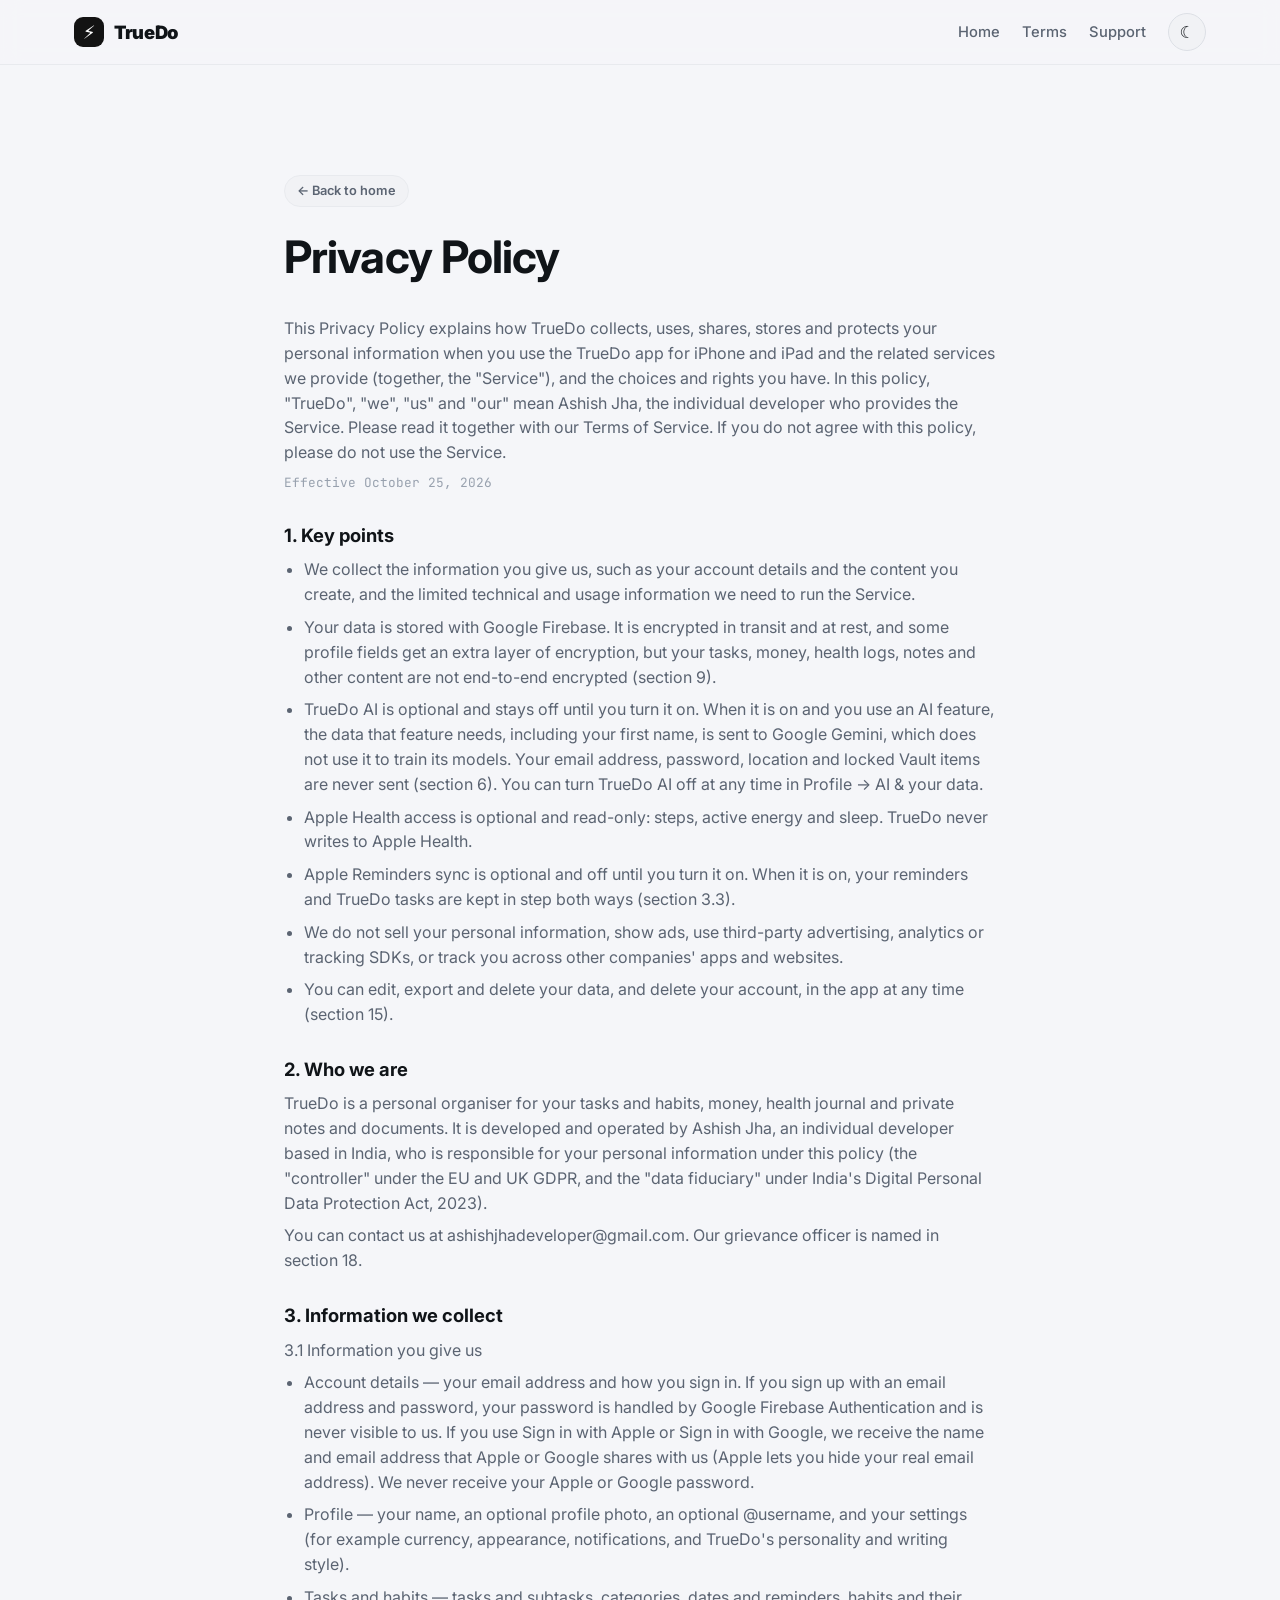
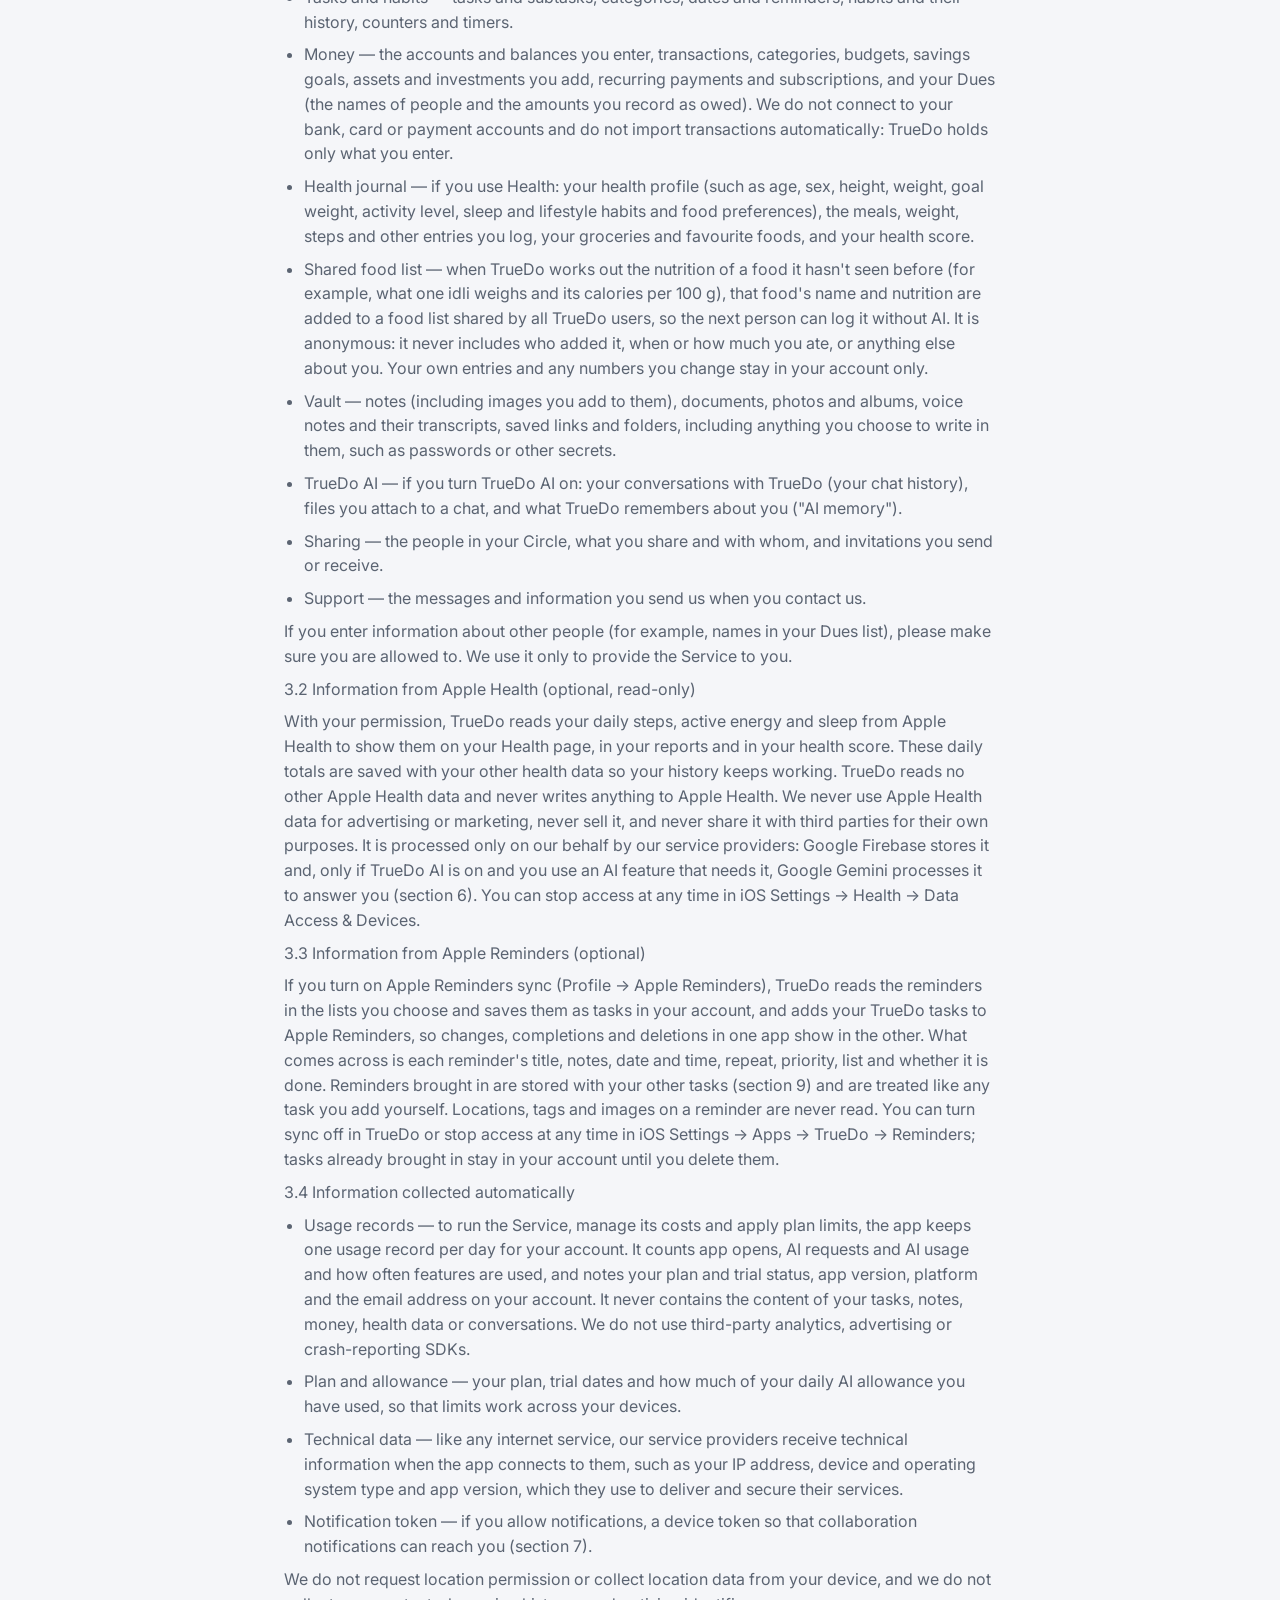
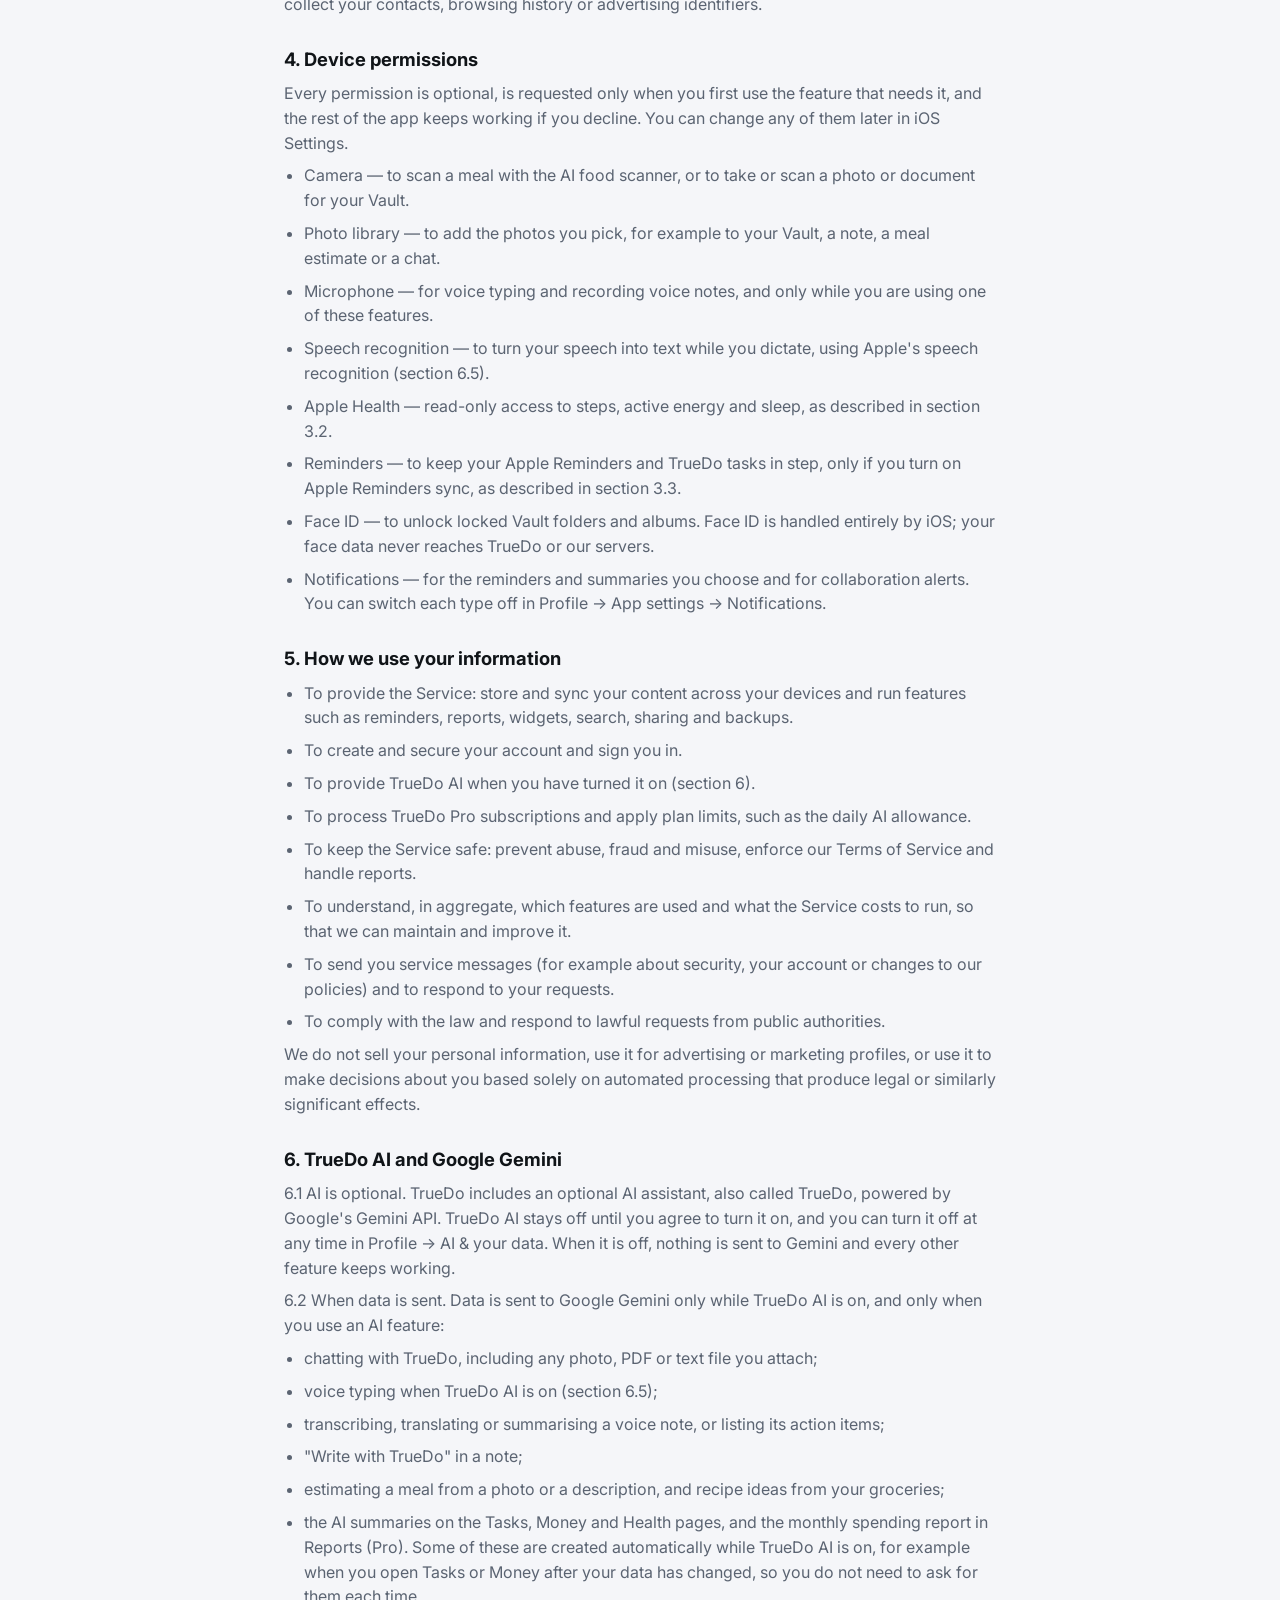
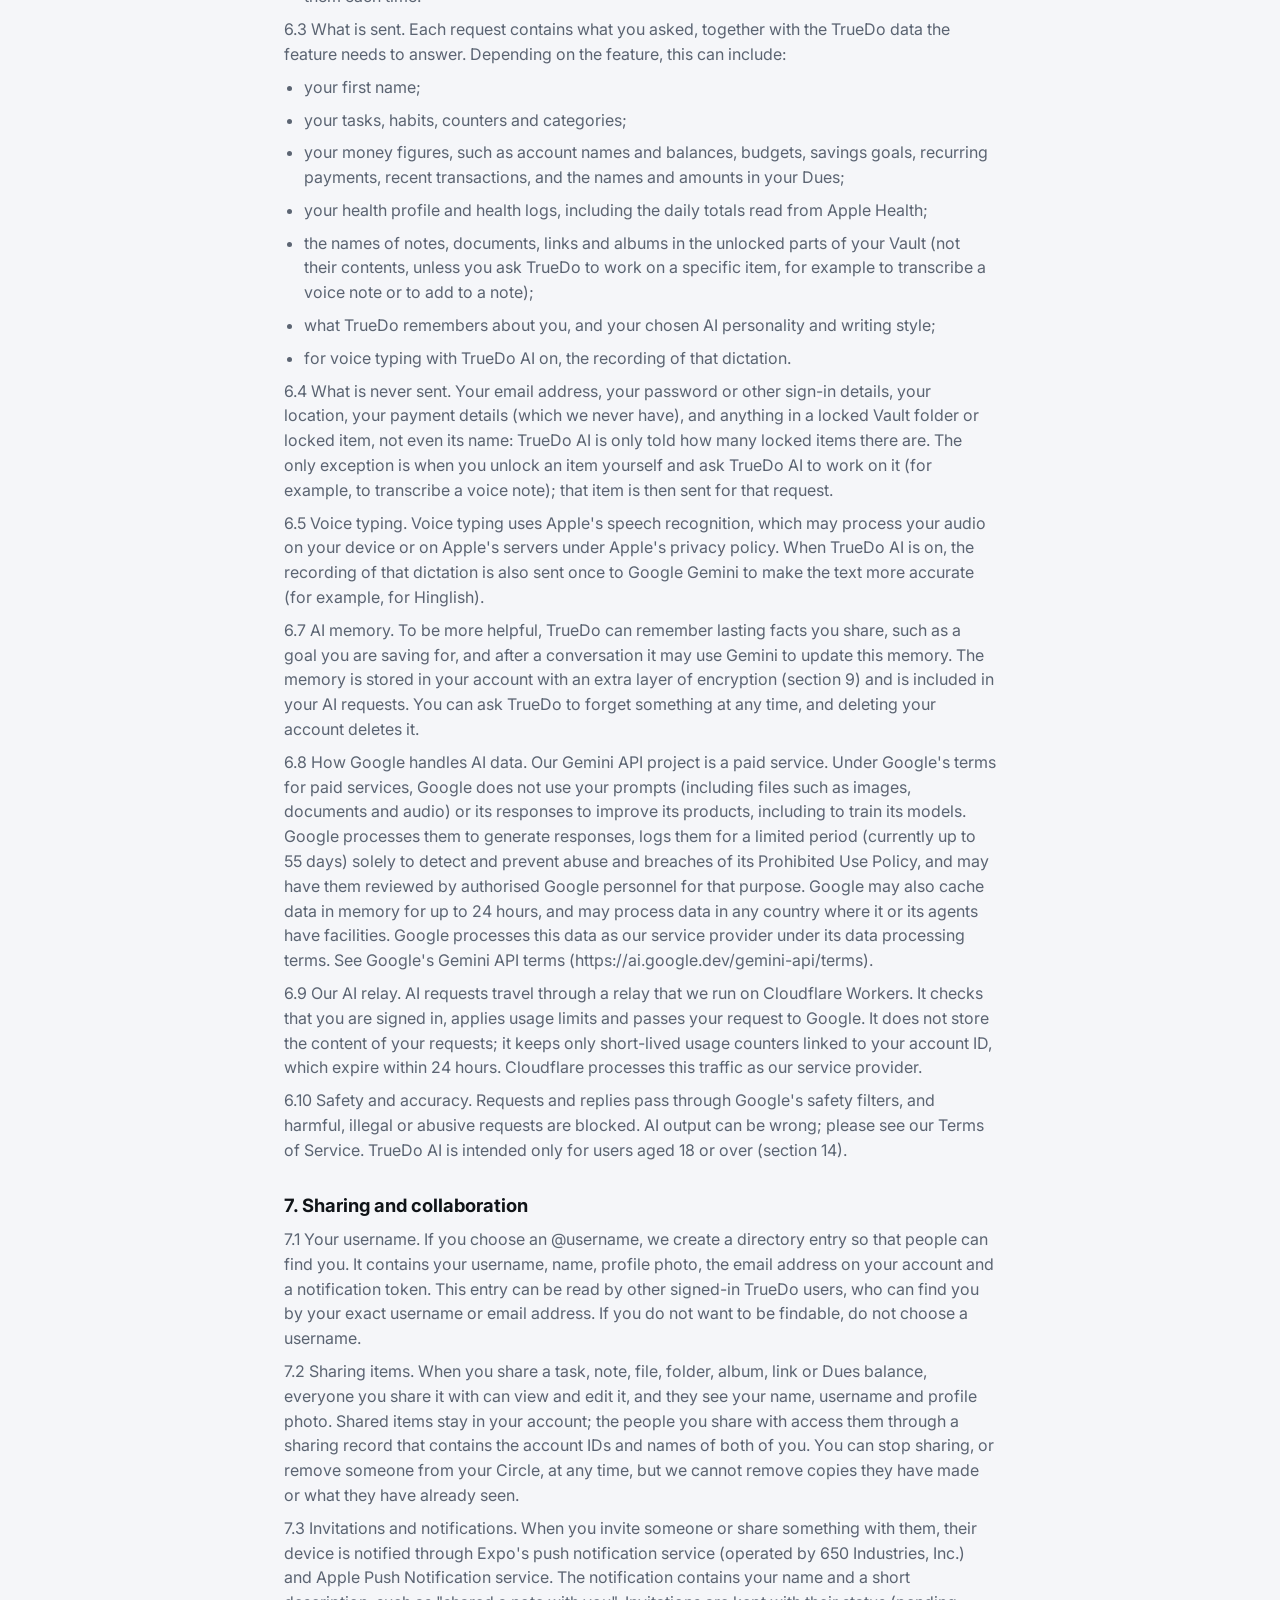
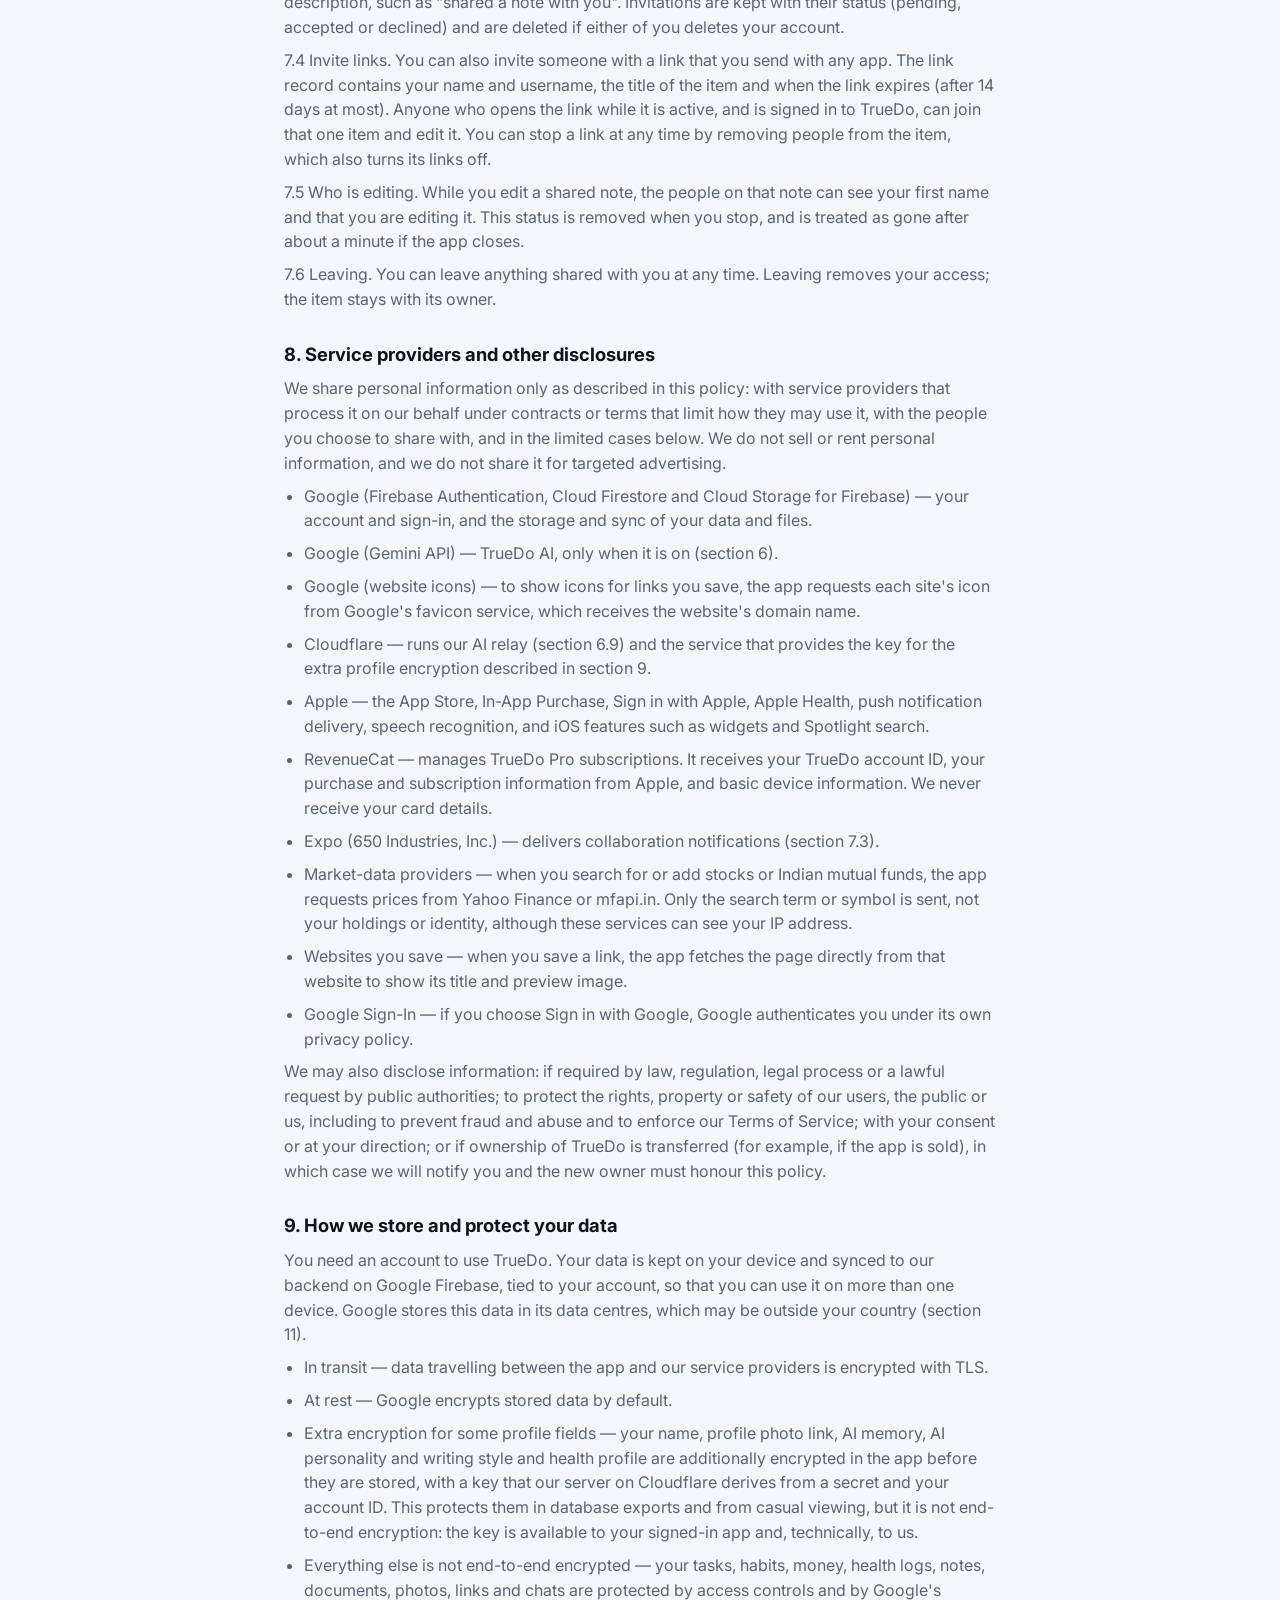
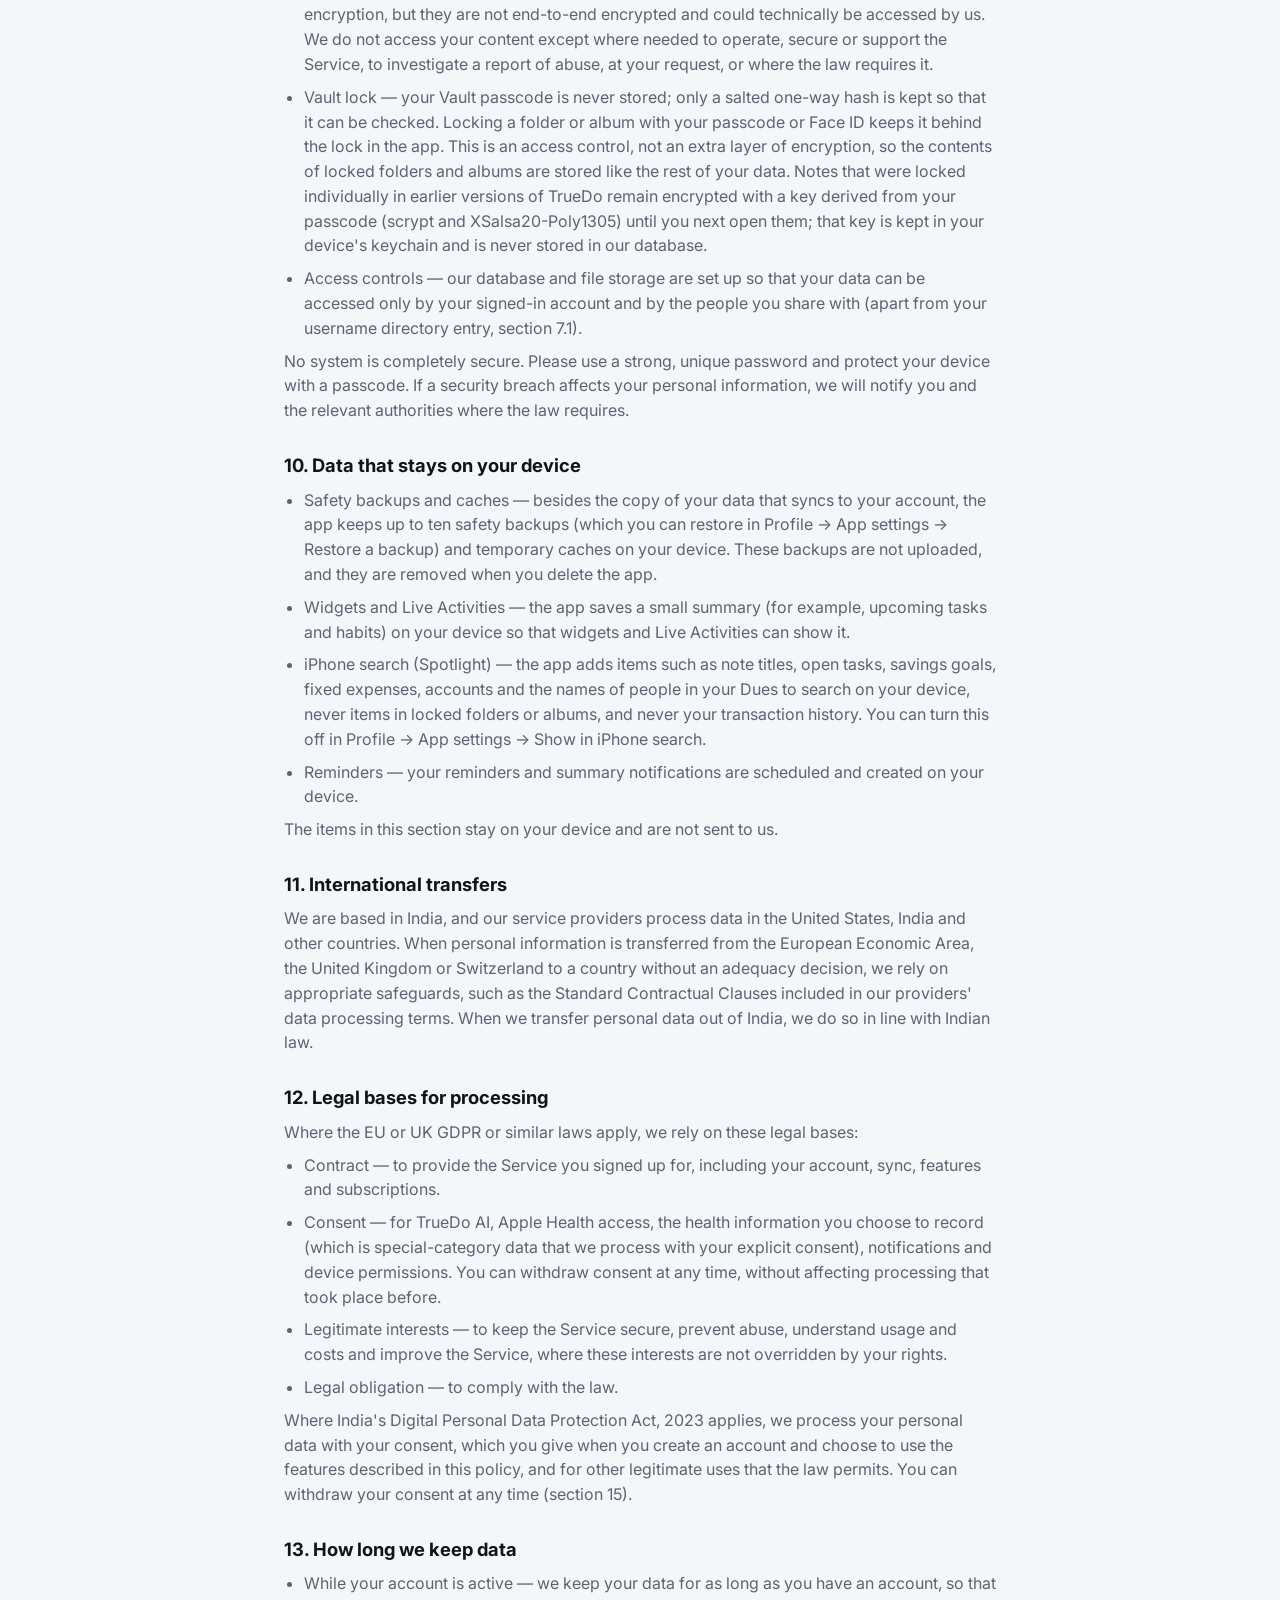
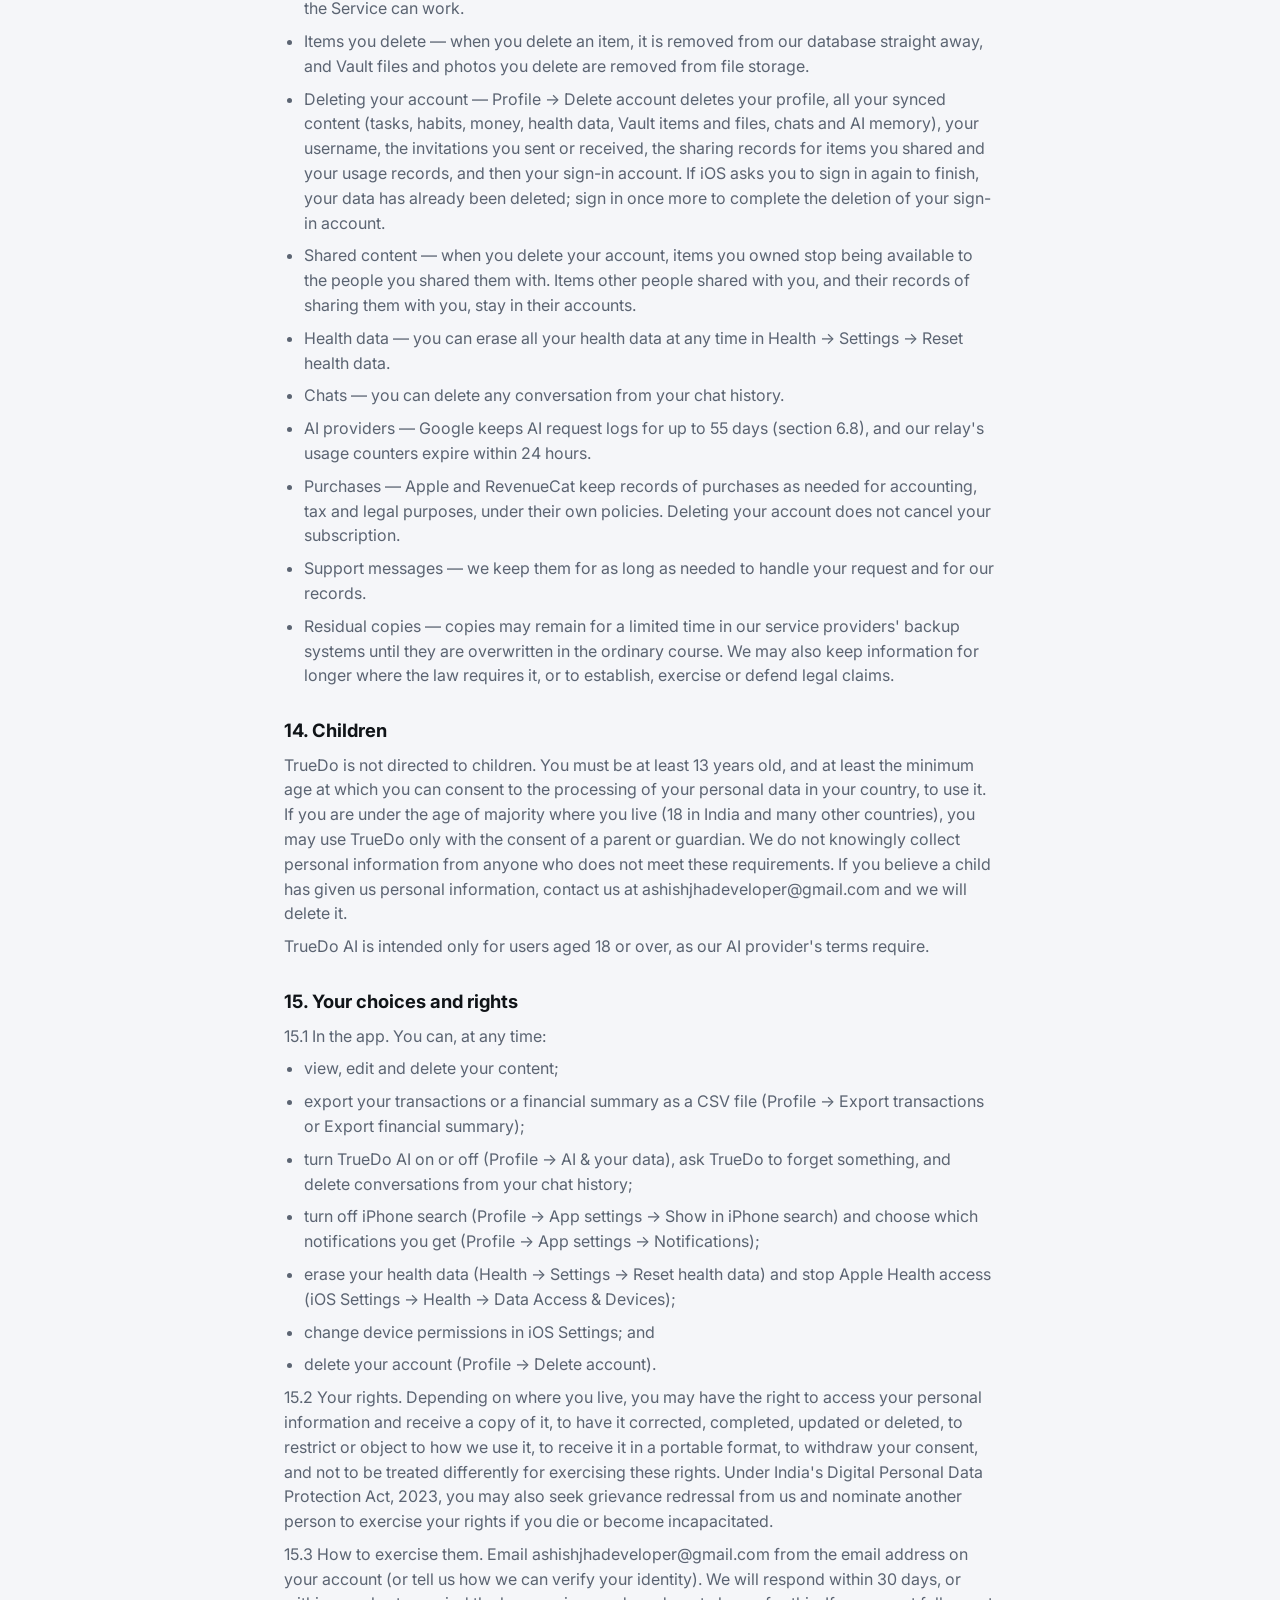
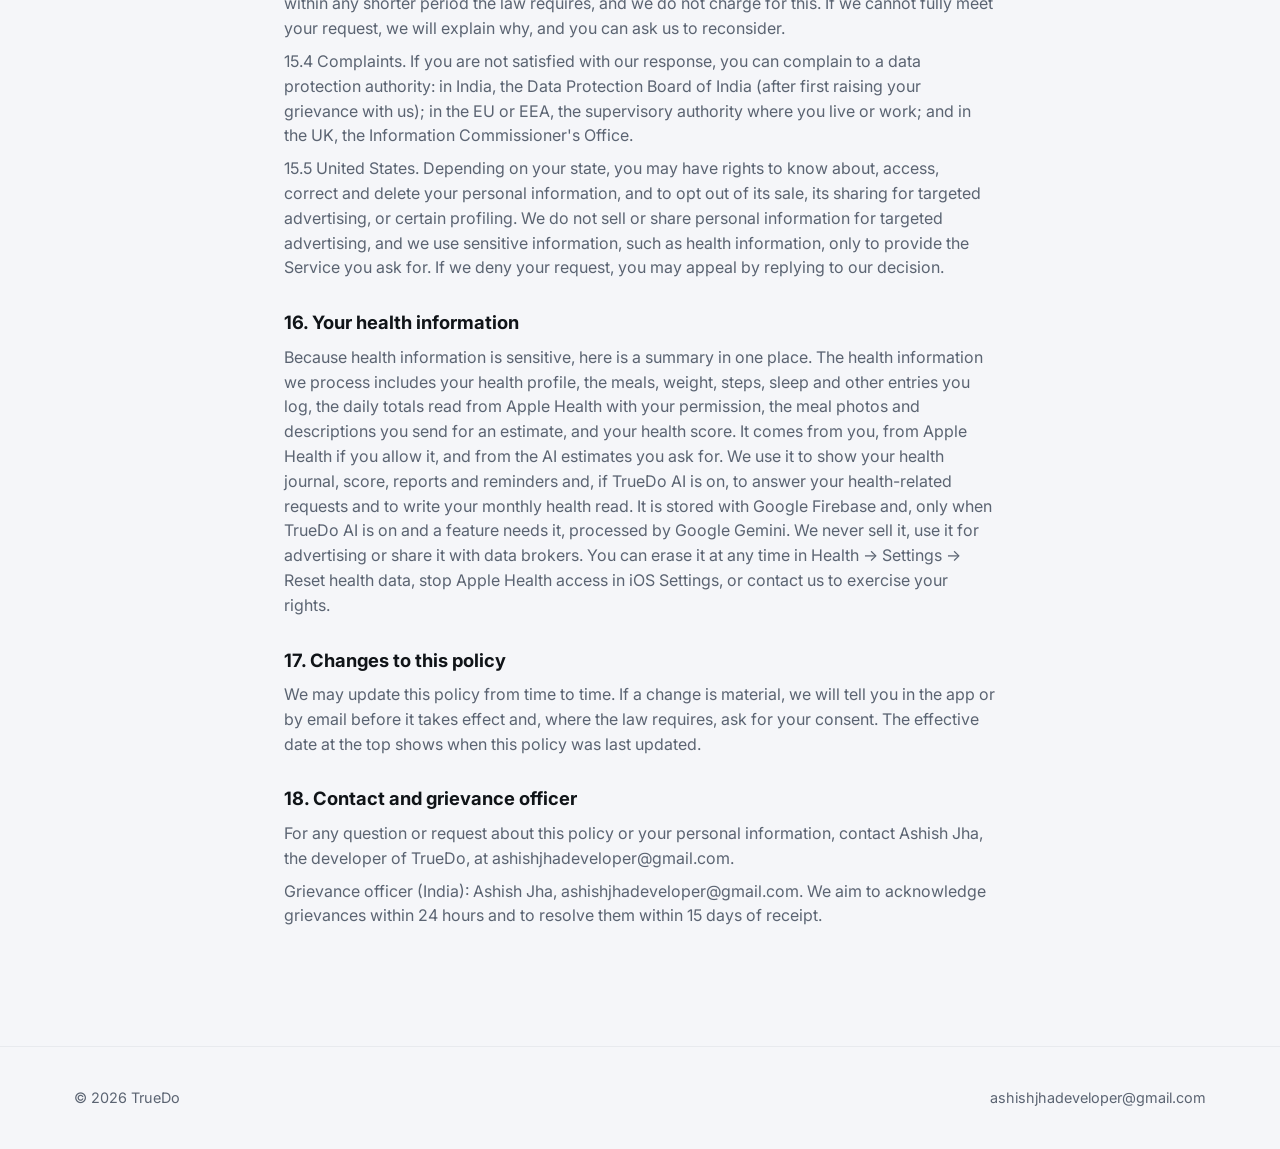
==== commit 9e665dbd: "Privacy: Apple Reminders sync (optional, both ways), effective October 25, 2026 Co-Authored-By: Clau" ====
--- a/privacy.html
+++ b/privacy.html
@@ -22,7 +22,7 @@
   <section class="section"><div class="wrap doc">
     <a href="index.html" class="chip">← Back to home</a>
     <h1 class="h1 mt-2">Privacy Policy</h1>
-    <div id="doc" class="mt-3"><p>This Privacy Policy explains how TrueDo collects, uses, shares, stores and protects your personal information when you use the TrueDo app for iPhone and iPad and the related services we provide (together, the "Service"), and the choices and rights you have. In this policy, "TrueDo", "we", "us" and "our" mean Ashish Jha, the individual developer who provides the Service. Please read it together with our Terms of Service. If you do not agree with this policy, please do not use the Service.</p><p class="note">Effective October 6, 2026</p><h2>1. Key points</h2><ul><li>We collect the information you give us, such as your account details and the content you create, and the limited technical and usage information we need to run the Service.</li><li>Your data is stored with Google Firebase. It is encrypted in transit and at rest, and some profile fields get an extra layer of encryption, but your tasks, money, health logs, notes and other content are not end-to-end encrypted (section 9).</li><li>TrueDo AI is optional and stays off until you turn it on. When it is on and you use an AI feature, the data that feature needs, including your first name, is sent to Google Gemini, which does not use it to train its models. Your email address, password, location and locked Vault items are never sent (section 6). You can turn TrueDo AI off at any time in Profile → AI &amp; your data.</li><li>Apple Health access is optional and read-only: steps, active energy and sleep. TrueDo never writes to Apple Health.</li><li>We do not sell your personal information, show ads, use third-party advertising, analytics or tracking SDKs, or track you across other companies' apps and websites.</li><li>You can edit, export and delete your data, and delete your account, in the app at any time (section 15).</li></ul><h2>2. Who we are</h2><p>TrueDo is a personal organiser for your tasks and habits, money, health journal and private notes and documents. It is developed and operated by Ashish Jha, an individual developer based in India, who is responsible for your personal information under this policy (the "controller" under the EU and UK GDPR, and the "data fiduciary" under India's Digital Personal Data Protection Act, 2023).</p><p>You can contact us at ashishjhadeveloper@gmail.com. Our grievance officer is named in section 18.</p><h2>3. Information we collect</h2><p>3.1 Information you give us</p><ul><li>Account details — your email address and how you sign in. If you sign up with an email address and password, your password is handled by Google Firebase Authentication and is never visible to us. If you use Sign in with Apple or Sign in with Google, we receive the name and email address that Apple or Google shares with us (Apple lets you hide your real email address). We never receive your Apple or Google password.</li><li>Profile — your name, an optional profile photo, an optional @username, and your settings (for example currency, appearance, notifications, and TrueDo's personality and writing style).</li><li>Tasks and habits — tasks and subtasks, categories, dates and reminders, habits and their history, counters and timers.</li><li>Money — the accounts and balances you enter, transactions, categories, budgets, savings goals, assets and investments you add, recurring payments and subscriptions, and your Dues (the names of people and the amounts you record as owed). We do not connect to your bank, card or payment accounts and do not import transactions automatically: TrueDo holds only what you enter.</li><li>Health journal — if you use Health: your health profile (such as age, sex, height, weight, goal weight, activity level, sleep and lifestyle habits and food preferences), the meals, weight, steps and other entries you log, your groceries and favourite foods, and your health score.</li><li>Shared food list — when TrueDo works out the nutrition of a food it hasn't seen before (for example, what one idli weighs and its calories per 100 g), that food's name and nutrition are added to a food list shared by all TrueDo users, so the next person can log it without AI. It is anonymous: it never includes who added it, when or how much you ate, or anything else about you. Your own entries and any numbers you change stay in your account only.</li><li>Vault — notes (including images you add to them), documents, photos and albums, voice notes and their transcripts, saved links and folders, including anything you choose to write in them, such as passwords or other secrets.</li><li>TrueDo AI — if you turn TrueDo AI on: your conversations with TrueDo (your chat history), files you attach to a chat, and what TrueDo remembers about you ("AI memory").</li><li>Sharing — the people in your Circle, what you share and with whom, and invitations you send or receive.</li><li>Support — the messages and information you send us when you contact us.</li></ul><p>If you enter information about other people (for example, names in your Dues list), please make sure you are allowed to. We use it only to provide the Service to you.</p><p>3.2 Information from Apple Health (optional, read-only)</p><p>With your permission, TrueDo reads your daily steps, active energy and sleep from Apple Health to show them on your Health page, in your reports and in your health score. These daily totals are saved with your other health data so your history keeps working. TrueDo reads no other Apple Health data and never writes anything to Apple Health. We never use Apple Health data for advertising or marketing, never sell it, and never share it with third parties for their own purposes. It is processed only on our behalf by our service providers: Google Firebase stores it and, only if TrueDo AI is on and you use an AI feature that needs it, Google Gemini processes it to answer you (section 6). You can stop access at any time in iOS Settings → Health → Data Access &amp; Devices.</p><p>3.3 Information collected automatically</p><ul><li>Usage records — to run the Service, manage its costs and apply plan limits, the app keeps one usage record per day for your account. It counts app opens, AI requests and AI usage and how often features are used, and notes your plan and trial status, app version, platform and the email address on your account. It never contains the content of your tasks, notes, money, health data or conversations. We do not use third-party analytics, advertising or crash-reporting SDKs.</li><li>Plan and allowance — your plan, trial dates and how much of your daily AI allowance you have used, so that limits work across your devices.</li><li>Technical data — like any internet service, our service providers receive technical information when the app connects to them, such as your IP address, device and operating system type and app version, which they use to deliver and secure their services.</li><li>Notification token — if you allow notifications, a device token so that collaboration notifications can reach you (section 7).</li></ul><p>We do not request location permission or collect location data from your device, and we do not collect your contacts, browsing history or advertising identifiers.</p><h2>4. Device permissions</h2><p>Every permission is optional, is requested only when you first use the feature that needs it, and the rest of the app keeps working if you decline. You can change any of them later in iOS Settings.</p><ul><li>Camera — to scan a meal with the AI food scanner, or to take or scan a photo or document for your Vault.</li><li>Photo library — to add the photos you pick, for example to your Vault, a note, a meal estimate or a chat.</li><li>Microphone — for voice typing and recording voice notes, and only while you are using one of these features.</li><li>Speech recognition — to turn your speech into text while you dictate, using Apple's speech recognition (section 6.5).</li><li>Apple Health — read-only access to steps, active energy and sleep, as described in section 3.2.</li><li>Face ID — to unlock locked Vault folders and albums. Face ID is handled entirely by iOS; your face data never reaches TrueDo or our servers.</li><li>Notifications — for the reminders and summaries you choose and for collaboration alerts. You can switch each type off in Profile → App settings → Notifications.</li></ul><h2>5. How we use your information</h2><ul><li>To provide the Service: store and sync your content across your devices and run features such as reminders, reports, widgets, search, sharing and backups.</li><li>To create and secure your account and sign you in.</li><li>To provide TrueDo AI when you have turned it on (section 6).</li><li>To process TrueDo Pro subscriptions and apply plan limits, such as the daily AI allowance.</li><li>To keep the Service safe: prevent abuse, fraud and misuse, enforce our Terms of Service and handle reports.</li><li>To understand, in aggregate, which features are used and what the Service costs to run, so that we can maintain and improve it.</li><li>To send you service messages (for example about security, your account or changes to our policies) and to respond to your requests.</li><li>To comply with the law and respond to lawful requests from public authorities.</li></ul><p>We do not sell your personal information, use it for advertising or marketing profiles, or use it to make decisions about you based solely on automated processing that produce legal or similarly significant effects.</p><h2>6. TrueDo AI and Google Gemini</h2><p>6.1 AI is optional. TrueDo includes an optional AI assistant, also called TrueDo, powered by Google's Gemini API. TrueDo AI stays off until you agree to turn it on, and you can turn it off at any time in Profile → AI &amp; your data. When it is off, nothing is sent to Gemini and every other feature keeps working.</p><p>6.2 When data is sent. Data is sent to Google Gemini only while TrueDo AI is on, and only when you use an AI feature:</p><ul><li>chatting with TrueDo, including any photo, PDF or text file you attach;</li><li>voice typing when TrueDo AI is on (section 6.5);</li><li>transcribing, translating or summarising a voice note, or listing its action items;</li><li>"Write with TrueDo" in a note;</li><li>estimating a meal from a photo or a description, and recipe ideas from your groceries;</li><li>the AI summaries on the Tasks, Money and Health pages, and the monthly spending report in Reports (Pro). Some of these are created automatically while TrueDo AI is on, for example when you open Tasks or Money after your data has changed, so you do not need to ask for them each time.</li></ul><p>6.3 What is sent. Each request contains what you asked, together with the TrueDo data the feature needs to answer. Depending on the feature, this can include:</p><ul><li>your first name;</li><li>your tasks, habits, counters and categories;</li><li>your money figures, such as account names and balances, budgets, savings goals, recurring payments, recent transactions, and the names and amounts in your Dues;</li><li>your health profile and health logs, including the daily totals read from Apple Health;</li><li>the names of notes, documents, links and albums in the unlocked parts of your Vault (not their contents, unless you ask TrueDo to work on a specific item, for example to transcribe a voice note or to add to a note);</li><li>what TrueDo remembers about you, and your chosen AI personality and writing style;</li><li>for voice typing with TrueDo AI on, the recording of that dictation.</li></ul><p>6.4 What is never sent. Your email address, your password or other sign-in details, your location, your payment details (which we never have), and anything in a locked Vault folder or locked item, not even its name: TrueDo AI is only told how many locked items there are. The only exception is when you unlock an item yourself and ask TrueDo AI to work on it (for example, to transcribe a voice note); that item is then sent for that request.</p><p>6.5 Voice typing. Voice typing uses Apple's speech recognition, which may process your audio on your device or on Apple's servers under Apple's privacy policy. When TrueDo AI is on, the recording of that dictation is also sent once to Google Gemini to make the text more accurate (for example, for Hinglish).</p><p>6.7 AI memory. To be more helpful, TrueDo can remember lasting facts you share, such as a goal you are saving for, and after a conversation it may use Gemini to update this memory. The memory is stored in your account with an extra layer of encryption (section 9) and is included in your AI requests. You can ask TrueDo to forget something at any time, and deleting your account deletes it.</p><p>6.8 How Google handles AI data. Our Gemini API project is a paid service. Under Google's terms for paid services, Google does not use your prompts (including files such as images, documents and audio) or its responses to improve its products, including to train its models. Google processes them to generate responses, logs them for a limited period (currently up to 55 days) solely to detect and prevent abuse and breaches of its Prohibited Use Policy, and may have them reviewed by authorised Google personnel for that purpose. Google may also cache data in memory for up to 24 hours, and may process data in any country where it or its agents have facilities. Google processes this data as our service provider under its data processing terms. See Google's Gemini API terms (https://ai.google.dev/gemini-api/terms).</p><p>6.9 Our AI relay. AI requests travel through a relay that we run on Cloudflare Workers. It checks that you are signed in, applies usage limits and passes your request to Google. It does not store the content of your requests; it keeps only short-lived usage counters linked to your account ID, which expire within 24 hours. Cloudflare processes this traffic as our service provider.</p><p>6.10 Safety and accuracy. Requests and replies pass through Google's safety filters, and harmful, illegal or abusive requests are blocked. AI output can be wrong; please see our Terms of Service. TrueDo AI is intended only for users aged 18 or over (section 14).</p><h2>7. Sharing and collaboration</h2><p>7.1 Your username. If you choose an @username, we create a directory entry so that people can find you. It contains your username, name, profile photo, the email address on your account and a notification token. This entry can be read by other signed-in TrueDo users, who can find you by your exact username or email address. If you do not want to be findable, do not choose a username.</p><p>7.2 Sharing items. When you share a task, note, file, folder, album, link or Dues balance, everyone you share it with can view and edit it, and they see your name, username and profile photo. Shared items stay in your account; the people you share with access them through a sharing record that contains the account IDs and names of both of you. You can stop sharing, or remove someone from your Circle, at any time, but we cannot remove copies they have made or what they have already seen.</p><p>7.3 Invitations and notifications. When you invite someone or share something with them, their device is notified through Expo's push notification service (operated by 650 Industries, Inc.) and Apple Push Notification service. The notification contains your name and a short description, such as "shared a note with you". Invitations are kept with their status (pending, accepted or declined) and are deleted if either of you deletes your account.</p><p>7.4 Invite links. You can also invite someone with a link that you send with any app. The link record contains your name and username, the title of the item and when the link expires (after 14 days at most). Anyone who opens the link while it is active, and is signed in to TrueDo, can join that one item and edit it. You can stop a link at any time by removing people from the item, which also turns its links off.</p><p>7.5 Who is editing. While you edit a shared note, the people on that note can see your first name and that you are editing it. This status is removed when you stop, and is treated as gone after about a minute if the app closes.</p><p>7.6 Leaving. You can leave anything shared with you at any time. Leaving removes your access; the item stays with its owner.</p><h2>8. Service providers and other disclosures</h2><p>We share personal information only as described in this policy: with service providers that process it on our behalf under contracts or terms that limit how they may use it, with the people you choose to share with, and in the limited cases below. We do not sell or rent personal information, and we do not share it for targeted advertising.</p><ul><li>Google (Firebase Authentication, Cloud Firestore and Cloud Storage for Firebase) — your account and sign-in, and the storage and sync of your data and files.</li><li>Google (Gemini API) — TrueDo AI, only when it is on (section 6).</li><li>Google (website icons) — to show icons for links you save, the app requests each site's icon from Google's favicon service, which receives the website's domain name.</li><li>Cloudflare — runs our AI relay (section 6.9) and the service that provides the key for the extra profile encryption described in section 9.</li><li>Apple — the App Store, In-App Purchase, Sign in with Apple, Apple Health, push notification delivery, speech recognition, and iOS features such as widgets and Spotlight search.</li><li>RevenueCat — manages TrueDo Pro subscriptions. It receives your TrueDo account ID, your purchase and subscription information from Apple, and basic device information. We never receive your card details.</li><li>Expo (650 Industries, Inc.) — delivers collaboration notifications (section 7.3).</li><li>Market-data providers — when you search for or add stocks or Indian mutual funds, the app requests prices from Yahoo Finance or mfapi.in. Only the search term or symbol is sent, not your holdings or identity, although these services can see your IP address.</li><li>Websites you save — when you save a link, the app fetches the page directly from that website to show its title and preview image.</li><li>Google Sign-In — if you choose Sign in with Google, Google authenticates you under its own privacy policy.</li></ul><p>We may also disclose information: if required by law, regulation, legal process or a lawful request by public authorities; to protect the rights, property or safety of our users, the public or us, including to prevent fraud and abuse and to enforce our Terms of Service; with your consent or at your direction; or if ownership of TrueDo is transferred (for example, if the app is sold), in which case we will notify you and the new owner must honour this policy.</p><h2>9. How we store and protect your data</h2><p>You need an account to use TrueDo. Your data is kept on your device and synced to our backend on Google Firebase, tied to your account, so that you can use it on more than one device. Google stores this data in its data centres, which may be outside your country (section 11).</p><ul><li>In transit — data travelling between the app and our service providers is encrypted with TLS.</li><li>At rest — Google encrypts stored data by default.</li><li>Extra encryption for some profile fields — your name, profile photo link, AI memory, AI personality and writing style and health profile are additionally encrypted in the app before they are stored, with a key that our server on Cloudflare derives from a secret and your account ID. This protects them in database exports and from casual viewing, but it is not end-to-end encryption: the key is available to your signed-in app and, technically, to us.</li><li>Everything else is not end-to-end encrypted — your tasks, habits, money, health logs, notes, documents, photos, links and chats are protected by access controls and by Google's encryption, but they are not end-to-end encrypted and could technically be accessed by us. We do not access your content except where needed to operate, secure or support the Service, to investigate a report of abuse, at your request, or where the law requires it.</li><li>Vault lock — your Vault passcode is never stored; only a salted one-way hash is kept so that it can be checked. Locking a folder or album with your passcode or Face ID keeps it behind the lock in the app. This is an access control, not an extra layer of encryption, so the contents of locked folders and albums are stored like the rest of your data. Notes that were locked individually in earlier versions of TrueDo remain encrypted with a key derived from your passcode (scrypt and XSalsa20-Poly1305) until you next open them; that key is kept in your device's keychain and is never stored in our database.</li><li>Access controls — our database and file storage are set up so that your data can be accessed only by your signed-in account and by the people you share with (apart from your username directory entry, section 7.1).</li></ul><p>No system is completely secure. Please use a strong, unique password and protect your device with a passcode. If a security breach affects your personal information, we will notify you and the relevant authorities where the law requires.</p><h2>10. Data that stays on your device</h2><ul><li>Safety backups and caches — besides the copy of your data that syncs to your account, the app keeps up to ten safety backups (which you can restore in Profile → App settings → Restore a backup) and temporary caches on your device. These backups are not uploaded, and they are removed when you delete the app.</li><li>Widgets and Live Activities — the app saves a small summary (for example, upcoming tasks and habits) on your device so that widgets and Live Activities can show it.</li><li>iPhone search (Spotlight) — the app adds items such as note titles, open tasks, savings goals, fixed expenses, accounts and the names of people in your Dues to search on your device, never items in locked folders or albums, and never your transaction history. You can turn this off in Profile → App settings → Show in iPhone search.</li><li>Reminders — your reminders and summary notifications are scheduled and created on your device.</li></ul><p>The items in this section stay on your device and are not sent to us.</p><h2>11. International transfers</h2><p>We are based in India, and our service providers process data in the United States, India and other countries. When personal information is transferred from the European Economic Area, the United Kingdom or Switzerland to a country without an adequacy decision, we rely on appropriate safeguards, such as the Standard Contractual Clauses included in our providers' data processing terms. When we transfer personal data out of India, we do so in line with Indian law.</p><h2>12. Legal bases for processing</h2><p>Where the EU or UK GDPR or similar laws apply, we rely on these legal bases:</p><ul><li>Contract — to provide the Service you signed up for, including your account, sync, features and subscriptions.</li><li>Consent — for TrueDo AI, Apple Health access, the health information you choose to record (which is special-category data that we process with your explicit consent), notifications and device permissions. You can withdraw consent at any time, without affecting processing that took place before.</li><li>Legitimate interests — to keep the Service secure, prevent abuse, understand usage and costs and improve the Service, where these interests are not overridden by your rights.</li><li>Legal obligation — to comply with the law.</li></ul><p>Where India's Digital Personal Data Protection Act, 2023 applies, we process your personal data with your consent, which you give when you create an account and choose to use the features described in this policy, and for other legitimate uses that the law permits. You can withdraw your consent at any time (section 15).</p><h2>13. How long we keep data</h2><ul><li>While your account is active — we keep your data for as long as you have an account, so that the Service can work.</li><li>Items you delete — when you delete an item, it is removed from our database straight away, and Vault files and photos you delete are removed from file storage.</li><li>Deleting your account — Profile → Delete account deletes your profile, all your synced content (tasks, habits, money, health data, Vault items and files, chats and AI memory), your username, the invitations you sent or received, the sharing records for items you shared and your usage records, and then your sign-in account. If iOS asks you to sign in again to finish, your data has already been deleted; sign in once more to complete the deletion of your sign-in account.</li><li>Shared content — when you delete your account, items you owned stop being available to the people you shared them with. Items other people shared with you, and their records of sharing them with you, stay in their accounts.</li><li>Health data — you can erase all your health data at any time in Health → Settings → Reset health data.</li><li>Chats — you can delete any conversation from your chat history.</li><li>AI providers — Google keeps AI request logs for up to 55 days (section 6.8), and our relay's usage counters expire within 24 hours.</li><li>Purchases — Apple and RevenueCat keep records of purchases as needed for accounting, tax and legal purposes, under their own policies. Deleting your account does not cancel your subscription.</li><li>Support messages — we keep them for as long as needed to handle your request and for our records.</li><li>Residual copies — copies may remain for a limited time in our service providers' backup systems until they are overwritten in the ordinary course. We may also keep information for longer where the law requires it, or to establish, exercise or defend legal claims.</li></ul><h2>14. Children</h2><p>TrueDo is not directed to children. You must be at least 13 years old, and at least the minimum age at which you can consent to the processing of your personal data in your country, to use it. If you are under the age of majority where you live (18 in India and many other countries), you may use TrueDo only with the consent of a parent or guardian. We do not knowingly collect personal information from anyone who does not meet these requirements. If you believe a child has given us personal information, contact us at ashishjhadeveloper@gmail.com and we will delete it.</p><p>TrueDo AI is intended only for users aged 18 or over, as our AI provider's terms require.</p><h2>15. Your choices and rights</h2><p>15.1 In the app. You can, at any time:</p><ul><li>view, edit and delete your content;</li><li>export your transactions or a financial summary as a CSV file (Profile → Export transactions or Export financial summary);</li><li>turn TrueDo AI on or off (Profile → AI &amp; your data), ask TrueDo to forget something, and delete conversations from your chat history;</li><li>turn off iPhone search (Profile → App settings → Show in iPhone search) and choose which notifications you get (Profile → App settings → Notifications);</li><li>erase your health data (Health → Settings → Reset health data) and stop Apple Health access (iOS Settings → Health → Data Access &amp; Devices);</li><li>change device permissions in iOS Settings; and</li><li>delete your account (Profile → Delete account).</li></ul><p>15.2 Your rights. Depending on where you live, you may have the right to access your personal information and receive a copy of it, to have it corrected, completed, updated or deleted, to restrict or object to how we use it, to receive it in a portable format, to withdraw your consent, and not to be treated differently for exercising these rights. Under India's Digital Personal Data Protection Act, 2023, you may also seek grievance redressal from us and nominate another person to exercise your rights if you die or become incapacitated.</p><p>15.3 How to exercise them. Email ashishjhadeveloper@gmail.com from the email address on your account (or tell us how we can verify your identity). We will respond within 30 days, or within any shorter period the law requires, and we do not charge for this. If we cannot fully meet your request, we will explain why, and you can ask us to reconsider.</p><p>15.4 Complaints. If you are not satisfied with our response, you can complain to a data protection authority: in India, the Data Protection Board of India (after first raising your grievance with us); in the EU or EEA, the supervisory authority where you live or work; and in the UK, the Information Commissioner's Office.</p><p>15.5 United States. Depending on your state, you may have rights to know about, access, correct and delete your personal information, and to opt out of its sale, its sharing for targeted advertising, or certain profiling. We do not sell or share personal information for targeted advertising, and we use sensitive information, such as health information, only to provide the Service you ask for. If we deny your request, you may appeal by replying to our decision.</p><h2>16. Your health information</h2><p>Because health information is sensitive, here is a summary in one place. The health information we process includes your health profile, the meals, weight, steps, sleep and other entries you log, the daily totals read from Apple Health with your permission, the meal photos and descriptions you send for an estimate, and your health score. It comes from you, from Apple Health if you allow it, and from the AI estimates you ask for. We use it to show your health journal, score, reports and reminders and, if TrueDo AI is on, to answer your health-related requests and to write your monthly health read. It is stored with Google Firebase and, only when TrueDo AI is on and a feature needs it, processed by Google Gemini. We never sell it, use it for advertising or share it with data brokers. You can erase it at any time in Health → Settings → Reset health data, stop Apple Health access in iOS Settings, or contact us to exercise your rights.</p><h2>17. Changes to this policy</h2><p>We may update this policy from time to time. If a change is material, we will tell you in the app or by email before it takes effect and, where the law requires, ask for your consent. The effective date at the top shows when this policy was last updated.</p><h2>18. Contact and grievance officer</h2><p>For any question or request about this policy or your personal information, contact Ashish Jha, the developer of TrueDo, at ashishjhadeveloper@gmail.com.</p><p>Grievance officer (India): Ashish Jha, ashishjhadeveloper@gmail.com. We aim to acknowledge grievances within 24 hours and to resolve them within 15 days of receipt.</p></div>
+    <div id="doc" class="mt-3"><p>This Privacy Policy explains how TrueDo collects, uses, shares, stores and protects your personal information when you use the TrueDo app for iPhone and iPad and the related services we provide (together, the "Service"), and the choices and rights you have. In this policy, "TrueDo", "we", "us" and "our" mean Ashish Jha, the individual developer who provides the Service. Please read it together with our Terms of Service. If you do not agree with this policy, please do not use the Service.</p><p class="note">Effective October 25, 2026</p><h2>1. Key points</h2><ul><li>We collect the information you give us, such as your account details and the content you create, and the limited technical and usage information we need to run the Service.</li><li>Your data is stored with Google Firebase. It is encrypted in transit and at rest, and some profile fields get an extra layer of encryption, but your tasks, money, health logs, notes and other content are not end-to-end encrypted (section 9).</li><li>TrueDo AI is optional and stays off until you turn it on. When it is on and you use an AI feature, the data that feature needs, including your first name, is sent to Google Gemini, which does not use it to train its models. Your email address, password, location and locked Vault items are never sent (section 6). You can turn TrueDo AI off at any time in Profile → AI &amp; your data.</li><li>Apple Health access is optional and read-only: steps, active energy and sleep. TrueDo never writes to Apple Health.</li><li>Apple Reminders sync is optional and off until you turn it on. When it is on, your reminders and TrueDo tasks are kept in step both ways (section 3.3).</li><li>We do not sell your personal information, show ads, use third-party advertising, analytics or tracking SDKs, or track you across other companies' apps and websites.</li><li>You can edit, export and delete your data, and delete your account, in the app at any time (section 15).</li></ul><h2>2. Who we are</h2><p>TrueDo is a personal organiser for your tasks and habits, money, health journal and private notes and documents. It is developed and operated by Ashish Jha, an individual developer based in India, who is responsible for your personal information under this policy (the "controller" under the EU and UK GDPR, and the "data fiduciary" under India's Digital Personal Data Protection Act, 2023).</p><p>You can contact us at ashishjhadeveloper@gmail.com. Our grievance officer is named in section 18.</p><h2>3. Information we collect</h2><p>3.1 Information you give us</p><ul><li>Account details — your email address and how you sign in. If you sign up with an email address and password, your password is handled by Google Firebase Authentication and is never visible to us. If you use Sign in with Apple or Sign in with Google, we receive the name and email address that Apple or Google shares with us (Apple lets you hide your real email address). We never receive your Apple or Google password.</li><li>Profile — your name, an optional profile photo, an optional @username, and your settings (for example currency, appearance, notifications, and TrueDo's personality and writing style).</li><li>Tasks and habits — tasks and subtasks, categories, dates and reminders, habits and their history, counters and timers.</li><li>Money — the accounts and balances you enter, transactions, categories, budgets, savings goals, assets and investments you add, recurring payments and subscriptions, and your Dues (the names of people and the amounts you record as owed). We do not connect to your bank, card or payment accounts and do not import transactions automatically: TrueDo holds only what you enter.</li><li>Health journal — if you use Health: your health profile (such as age, sex, height, weight, goal weight, activity level, sleep and lifestyle habits and food preferences), the meals, weight, steps and other entries you log, your groceries and favourite foods, and your health score.</li><li>Shared food list — when TrueDo works out the nutrition of a food it hasn't seen before (for example, what one idli weighs and its calories per 100 g), that food's name and nutrition are added to a food list shared by all TrueDo users, so the next person can log it without AI. It is anonymous: it never includes who added it, when or how much you ate, or anything else about you. Your own entries and any numbers you change stay in your account only.</li><li>Vault — notes (including images you add to them), documents, photos and albums, voice notes and their transcripts, saved links and folders, including anything you choose to write in them, such as passwords or other secrets.</li><li>TrueDo AI — if you turn TrueDo AI on: your conversations with TrueDo (your chat history), files you attach to a chat, and what TrueDo remembers about you ("AI memory").</li><li>Sharing — the people in your Circle, what you share and with whom, and invitations you send or receive.</li><li>Support — the messages and information you send us when you contact us.</li></ul><p>If you enter information about other people (for example, names in your Dues list), please make sure you are allowed to. We use it only to provide the Service to you.</p><p>3.2 Information from Apple Health (optional, read-only)</p><p>With your permission, TrueDo reads your daily steps, active energy and sleep from Apple Health to show them on your Health page, in your reports and in your health score. These daily totals are saved with your other health data so your history keeps working. TrueDo reads no other Apple Health data and never writes anything to Apple Health. We never use Apple Health data for advertising or marketing, never sell it, and never share it with third parties for their own purposes. It is processed only on our behalf by our service providers: Google Firebase stores it and, only if TrueDo AI is on and you use an AI feature that needs it, Google Gemini processes it to answer you (section 6). You can stop access at any time in iOS Settings → Health → Data Access &amp; Devices.</p><p>3.3 Information from Apple Reminders (optional)</p><p>If you turn on Apple Reminders sync (Profile → Apple Reminders), TrueDo reads the reminders in the lists you choose and saves them as tasks in your account, and adds your TrueDo tasks to Apple Reminders, so changes, completions and deletions in one app show in the other. What comes across is each reminder's title, notes, date and time, repeat, priority, list and whether it is done. Reminders brought in are stored with your other tasks (section 9) and are treated like any task you add yourself. Locations, tags and images on a reminder are never read. You can turn sync off in TrueDo or stop access at any time in iOS Settings → Apps → TrueDo → Reminders; tasks already brought in stay in your account until you delete them.</p><p>3.4 Information collected automatically</p><ul><li>Usage records — to run the Service, manage its costs and apply plan limits, the app keeps one usage record per day for your account. It counts app opens, AI requests and AI usage and how often features are used, and notes your plan and trial status, app version, platform and the email address on your account. It never contains the content of your tasks, notes, money, health data or conversations. We do not use third-party analytics, advertising or crash-reporting SDKs.</li><li>Plan and allowance — your plan, trial dates and how much of your daily AI allowance you have used, so that limits work across your devices.</li><li>Technical data — like any internet service, our service providers receive technical information when the app connects to them, such as your IP address, device and operating system type and app version, which they use to deliver and secure their services.</li><li>Notification token — if you allow notifications, a device token so that collaboration notifications can reach you (section 7).</li></ul><p>We do not request location permission or collect location data from your device, and we do not collect your contacts, browsing history or advertising identifiers.</p><h2>4. Device permissions</h2><p>Every permission is optional, is requested only when you first use the feature that needs it, and the rest of the app keeps working if you decline. You can change any of them later in iOS Settings.</p><ul><li>Camera — to scan a meal with the AI food scanner, or to take or scan a photo or document for your Vault.</li><li>Photo library — to add the photos you pick, for example to your Vault, a note, a meal estimate or a chat.</li><li>Microphone — for voice typing and recording voice notes, and only while you are using one of these features.</li><li>Speech recognition — to turn your speech into text while you dictate, using Apple's speech recognition (section 6.5).</li><li>Apple Health — read-only access to steps, active energy and sleep, as described in section 3.2.</li><li>Reminders — to keep your Apple Reminders and TrueDo tasks in step, only if you turn on Apple Reminders sync, as described in section 3.3.</li><li>Face ID — to unlock locked Vault folders and albums. Face ID is handled entirely by iOS; your face data never reaches TrueDo or our servers.</li><li>Notifications — for the reminders and summaries you choose and for collaboration alerts. You can switch each type off in Profile → App settings → Notifications.</li></ul><h2>5. How we use your information</h2><ul><li>To provide the Service: store and sync your content across your devices and run features such as reminders, reports, widgets, search, sharing and backups.</li><li>To create and secure your account and sign you in.</li><li>To provide TrueDo AI when you have turned it on (section 6).</li><li>To process TrueDo Pro subscriptions and apply plan limits, such as the daily AI allowance.</li><li>To keep the Service safe: prevent abuse, fraud and misuse, enforce our Terms of Service and handle reports.</li><li>To understand, in aggregate, which features are used and what the Service costs to run, so that we can maintain and improve it.</li><li>To send you service messages (for example about security, your account or changes to our policies) and to respond to your requests.</li><li>To comply with the law and respond to lawful requests from public authorities.</li></ul><p>We do not sell your personal information, use it for advertising or marketing profiles, or use it to make decisions about you based solely on automated processing that produce legal or similarly significant effects.</p><h2>6. TrueDo AI and Google Gemini</h2><p>6.1 AI is optional. TrueDo includes an optional AI assistant, also called TrueDo, powered by Google's Gemini API. TrueDo AI stays off until you agree to turn it on, and you can turn it off at any time in Profile → AI &amp; your data. When it is off, nothing is sent to Gemini and every other feature keeps working.</p><p>6.2 When data is sent. Data is sent to Google Gemini only while TrueDo AI is on, and only when you use an AI feature:</p><ul><li>chatting with TrueDo, including any photo, PDF or text file you attach;</li><li>voice typing when TrueDo AI is on (section 6.5);</li><li>transcribing, translating or summarising a voice note, or listing its action items;</li><li>"Write with TrueDo" in a note;</li><li>estimating a meal from a photo or a description, and recipe ideas from your groceries;</li><li>the AI summaries on the Tasks, Money and Health pages, and the monthly spending report in Reports (Pro). Some of these are created automatically while TrueDo AI is on, for example when you open Tasks or Money after your data has changed, so you do not need to ask for them each time.</li></ul><p>6.3 What is sent. Each request contains what you asked, together with the TrueDo data the feature needs to answer. Depending on the feature, this can include:</p><ul><li>your first name;</li><li>your tasks, habits, counters and categories;</li><li>your money figures, such as account names and balances, budgets, savings goals, recurring payments, recent transactions, and the names and amounts in your Dues;</li><li>your health profile and health logs, including the daily totals read from Apple Health;</li><li>the names of notes, documents, links and albums in the unlocked parts of your Vault (not their contents, unless you ask TrueDo to work on a specific item, for example to transcribe a voice note or to add to a note);</li><li>what TrueDo remembers about you, and your chosen AI personality and writing style;</li><li>for voice typing with TrueDo AI on, the recording of that dictation.</li></ul><p>6.4 What is never sent. Your email address, your password or other sign-in details, your location, your payment details (which we never have), and anything in a locked Vault folder or locked item, not even its name: TrueDo AI is only told how many locked items there are. The only exception is when you unlock an item yourself and ask TrueDo AI to work on it (for example, to transcribe a voice note); that item is then sent for that request.</p><p>6.5 Voice typing. Voice typing uses Apple's speech recognition, which may process your audio on your device or on Apple's servers under Apple's privacy policy. When TrueDo AI is on, the recording of that dictation is also sent once to Google Gemini to make the text more accurate (for example, for Hinglish).</p><p>6.7 AI memory. To be more helpful, TrueDo can remember lasting facts you share, such as a goal you are saving for, and after a conversation it may use Gemini to update this memory. The memory is stored in your account with an extra layer of encryption (section 9) and is included in your AI requests. You can ask TrueDo to forget something at any time, and deleting your account deletes it.</p><p>6.8 How Google handles AI data. Our Gemini API project is a paid service. Under Google's terms for paid services, Google does not use your prompts (including files such as images, documents and audio) or its responses to improve its products, including to train its models. Google processes them to generate responses, logs them for a limited period (currently up to 55 days) solely to detect and prevent abuse and breaches of its Prohibited Use Policy, and may have them reviewed by authorised Google personnel for that purpose. Google may also cache data in memory for up to 24 hours, and may process data in any country where it or its agents have facilities. Google processes this data as our service provider under its data processing terms. See Google's Gemini API terms (https://ai.google.dev/gemini-api/terms).</p><p>6.9 Our AI relay. AI requests travel through a relay that we run on Cloudflare Workers. It checks that you are signed in, applies usage limits and passes your request to Google. It does not store the content of your requests; it keeps only short-lived usage counters linked to your account ID, which expire within 24 hours. Cloudflare processes this traffic as our service provider.</p><p>6.10 Safety and accuracy. Requests and replies pass through Google's safety filters, and harmful, illegal or abusive requests are blocked. AI output can be wrong; please see our Terms of Service. TrueDo AI is intended only for users aged 18 or over (section 14).</p><h2>7. Sharing and collaboration</h2><p>7.1 Your username. If you choose an @username, we create a directory entry so that people can find you. It contains your username, name, profile photo, the email address on your account and a notification token. This entry can be read by other signed-in TrueDo users, who can find you by your exact username or email address. If you do not want to be findable, do not choose a username.</p><p>7.2 Sharing items. When you share a task, note, file, folder, album, link or Dues balance, everyone you share it with can view and edit it, and they see your name, username and profile photo. Shared items stay in your account; the people you share with access them through a sharing record that contains the account IDs and names of both of you. You can stop sharing, or remove someone from your Circle, at any time, but we cannot remove copies they have made or what they have already seen.</p><p>7.3 Invitations and notifications. When you invite someone or share something with them, their device is notified through Expo's push notification service (operated by 650 Industries, Inc.) and Apple Push Notification service. The notification contains your name and a short description, such as "shared a note with you". Invitations are kept with their status (pending, accepted or declined) and are deleted if either of you deletes your account.</p><p>7.4 Invite links. You can also invite someone with a link that you send with any app. The link record contains your name and username, the title of the item and when the link expires (after 14 days at most). Anyone who opens the link while it is active, and is signed in to TrueDo, can join that one item and edit it. You can stop a link at any time by removing people from the item, which also turns its links off.</p><p>7.5 Who is editing. While you edit a shared note, the people on that note can see your first name and that you are editing it. This status is removed when you stop, and is treated as gone after about a minute if the app closes.</p><p>7.6 Leaving. You can leave anything shared with you at any time. Leaving removes your access; the item stays with its owner.</p><h2>8. Service providers and other disclosures</h2><p>We share personal information only as described in this policy: with service providers that process it on our behalf under contracts or terms that limit how they may use it, with the people you choose to share with, and in the limited cases below. We do not sell or rent personal information, and we do not share it for targeted advertising.</p><ul><li>Google (Firebase Authentication, Cloud Firestore and Cloud Storage for Firebase) — your account and sign-in, and the storage and sync of your data and files.</li><li>Google (Gemini API) — TrueDo AI, only when it is on (section 6).</li><li>Google (website icons) — to show icons for links you save, the app requests each site's icon from Google's favicon service, which receives the website's domain name.</li><li>Cloudflare — runs our AI relay (section 6.9) and the service that provides the key for the extra profile encryption described in section 9.</li><li>Apple — the App Store, In-App Purchase, Sign in with Apple, Apple Health, push notification delivery, speech recognition, and iOS features such as widgets and Spotlight search.</li><li>RevenueCat — manages TrueDo Pro subscriptions. It receives your TrueDo account ID, your purchase and subscription information from Apple, and basic device information. We never receive your card details.</li><li>Expo (650 Industries, Inc.) — delivers collaboration notifications (section 7.3).</li><li>Market-data providers — when you search for or add stocks or Indian mutual funds, the app requests prices from Yahoo Finance or mfapi.in. Only the search term or symbol is sent, not your holdings or identity, although these services can see your IP address.</li><li>Websites you save — when you save a link, the app fetches the page directly from that website to show its title and preview image.</li><li>Google Sign-In — if you choose Sign in with Google, Google authenticates you under its own privacy policy.</li></ul><p>We may also disclose information: if required by law, regulation, legal process or a lawful request by public authorities; to protect the rights, property or safety of our users, the public or us, including to prevent fraud and abuse and to enforce our Terms of Service; with your consent or at your direction; or if ownership of TrueDo is transferred (for example, if the app is sold), in which case we will notify you and the new owner must honour this policy.</p><h2>9. How we store and protect your data</h2><p>You need an account to use TrueDo. Your data is kept on your device and synced to our backend on Google Firebase, tied to your account, so that you can use it on more than one device. Google stores this data in its data centres, which may be outside your country (section 11).</p><ul><li>In transit — data travelling between the app and our service providers is encrypted with TLS.</li><li>At rest — Google encrypts stored data by default.</li><li>Extra encryption for some profile fields — your name, profile photo link, AI memory, AI personality and writing style and health profile are additionally encrypted in the app before they are stored, with a key that our server on Cloudflare derives from a secret and your account ID. This protects them in database exports and from casual viewing, but it is not end-to-end encryption: the key is available to your signed-in app and, technically, to us.</li><li>Everything else is not end-to-end encrypted — your tasks, habits, money, health logs, notes, documents, photos, links and chats are protected by access controls and by Google's encryption, but they are not end-to-end encrypted and could technically be accessed by us. We do not access your content except where needed to operate, secure or support the Service, to investigate a report of abuse, at your request, or where the law requires it.</li><li>Vault lock — your Vault passcode is never stored; only a salted one-way hash is kept so that it can be checked. Locking a folder or album with your passcode or Face ID keeps it behind the lock in the app. This is an access control, not an extra layer of encryption, so the contents of locked folders and albums are stored like the rest of your data. Notes that were locked individually in earlier versions of TrueDo remain encrypted with a key derived from your passcode (scrypt and XSalsa20-Poly1305) until you next open them; that key is kept in your device's keychain and is never stored in our database.</li><li>Access controls — our database and file storage are set up so that your data can be accessed only by your signed-in account and by the people you share with (apart from your username directory entry, section 7.1).</li></ul><p>No system is completely secure. Please use a strong, unique password and protect your device with a passcode. If a security breach affects your personal information, we will notify you and the relevant authorities where the law requires.</p><h2>10. Data that stays on your device</h2><ul><li>Safety backups and caches — besides the copy of your data that syncs to your account, the app keeps up to ten safety backups (which you can restore in Profile → App settings → Restore a backup) and temporary caches on your device. These backups are not uploaded, and they are removed when you delete the app.</li><li>Widgets and Live Activities — the app saves a small summary (for example, upcoming tasks and habits) on your device so that widgets and Live Activities can show it.</li><li>iPhone search (Spotlight) — the app adds items such as note titles, open tasks, savings goals, fixed expenses, accounts and the names of people in your Dues to search on your device, never items in locked folders or albums, and never your transaction history. You can turn this off in Profile → App settings → Show in iPhone search.</li><li>Reminders — your reminders and summary notifications are scheduled and created on your device.</li></ul><p>The items in this section stay on your device and are not sent to us.</p><h2>11. International transfers</h2><p>We are based in India, and our service providers process data in the United States, India and other countries. When personal information is transferred from the European Economic Area, the United Kingdom or Switzerland to a country without an adequacy decision, we rely on appropriate safeguards, such as the Standard Contractual Clauses included in our providers' data processing terms. When we transfer personal data out of India, we do so in line with Indian law.</p><h2>12. Legal bases for processing</h2><p>Where the EU or UK GDPR or similar laws apply, we rely on these legal bases:</p><ul><li>Contract — to provide the Service you signed up for, including your account, sync, features and subscriptions.</li><li>Consent — for TrueDo AI, Apple Health access, the health information you choose to record (which is special-category data that we process with your explicit consent), notifications and device permissions. You can withdraw consent at any time, without affecting processing that took place before.</li><li>Legitimate interests — to keep the Service secure, prevent abuse, understand usage and costs and improve the Service, where these interests are not overridden by your rights.</li><li>Legal obligation — to comply with the law.</li></ul><p>Where India's Digital Personal Data Protection Act, 2023 applies, we process your personal data with your consent, which you give when you create an account and choose to use the features described in this policy, and for other legitimate uses that the law permits. You can withdraw your consent at any time (section 15).</p><h2>13. How long we keep data</h2><ul><li>While your account is active — we keep your data for as long as you have an account, so that the Service can work.</li><li>Items you delete — when you delete an item, it is removed from our database straight away, and Vault files and photos you delete are removed from file storage.</li><li>Deleting your account — Profile → Delete account deletes your profile, all your synced content (tasks, habits, money, health data, Vault items and files, chats and AI memory), your username, the invitations you sent or received, the sharing records for items you shared and your usage records, and then your sign-in account. If iOS asks you to sign in again to finish, your data has already been deleted; sign in once more to complete the deletion of your sign-in account.</li><li>Shared content — when you delete your account, items you owned stop being available to the people you shared them with. Items other people shared with you, and their records of sharing them with you, stay in their accounts.</li><li>Health data — you can erase all your health data at any time in Health → Settings → Reset health data.</li><li>Chats — you can delete any conversation from your chat history.</li><li>AI providers — Google keeps AI request logs for up to 55 days (section 6.8), and our relay's usage counters expire within 24 hours.</li><li>Purchases — Apple and RevenueCat keep records of purchases as needed for accounting, tax and legal purposes, under their own policies. Deleting your account does not cancel your subscription.</li><li>Support messages — we keep them for as long as needed to handle your request and for our records.</li><li>Residual copies — copies may remain for a limited time in our service providers' backup systems until they are overwritten in the ordinary course. We may also keep information for longer where the law requires it, or to establish, exercise or defend legal claims.</li></ul><h2>14. Children</h2><p>TrueDo is not directed to children. You must be at least 13 years old, and at least the minimum age at which you can consent to the processing of your personal data in your country, to use it. If you are under the age of majority where you live (18 in India and many other countries), you may use TrueDo only with the consent of a parent or guardian. We do not knowingly collect personal information from anyone who does not meet these requirements. If you believe a child has given us personal information, contact us at ashishjhadeveloper@gmail.com and we will delete it.</p><p>TrueDo AI is intended only for users aged 18 or over, as our AI provider's terms require.</p><h2>15. Your choices and rights</h2><p>15.1 In the app. You can, at any time:</p><ul><li>view, edit and delete your content;</li><li>export your transactions or a financial summary as a CSV file (Profile → Export transactions or Export financial summary);</li><li>turn TrueDo AI on or off (Profile → AI &amp; your data), ask TrueDo to forget something, and delete conversations from your chat history;</li><li>turn off iPhone search (Profile → App settings → Show in iPhone search) and choose which notifications you get (Profile → App settings → Notifications);</li><li>erase your health data (Health → Settings → Reset health data) and stop Apple Health access (iOS Settings → Health → Data Access &amp; Devices);</li><li>change device permissions in iOS Settings; and</li><li>delete your account (Profile → Delete account).</li></ul><p>15.2 Your rights. Depending on where you live, you may have the right to access your personal information and receive a copy of it, to have it corrected, completed, updated or deleted, to restrict or object to how we use it, to receive it in a portable format, to withdraw your consent, and not to be treated differently for exercising these rights. Under India's Digital Personal Data Protection Act, 2023, you may also seek grievance redressal from us and nominate another person to exercise your rights if you die or become incapacitated.</p><p>15.3 How to exercise them. Email ashishjhadeveloper@gmail.com from the email address on your account (or tell us how we can verify your identity). We will respond within 30 days, or within any shorter period the law requires, and we do not charge for this. If we cannot fully meet your request, we will explain why, and you can ask us to reconsider.</p><p>15.4 Complaints. If you are not satisfied with our response, you can complain to a data protection authority: in India, the Data Protection Board of India (after first raising your grievance with us); in the EU or EEA, the supervisory authority where you live or work; and in the UK, the Information Commissioner's Office.</p><p>15.5 United States. Depending on your state, you may have rights to know about, access, correct and delete your personal information, and to opt out of its sale, its sharing for targeted advertising, or certain profiling. We do not sell or share personal information for targeted advertising, and we use sensitive information, such as health information, only to provide the Service you ask for. If we deny your request, you may appeal by replying to our decision.</p><h2>16. Your health information</h2><p>Because health information is sensitive, here is a summary in one place. The health information we process includes your health profile, the meals, weight, steps, sleep and other entries you log, the daily totals read from Apple Health with your permission, the meal photos and descriptions you send for an estimate, and your health score. It comes from you, from Apple Health if you allow it, and from the AI estimates you ask for. We use it to show your health journal, score, reports and reminders and, if TrueDo AI is on, to answer your health-related requests and to write your monthly health read. It is stored with Google Firebase and, only when TrueDo AI is on and a feature needs it, processed by Google Gemini. We never sell it, use it for advertising or share it with data brokers. You can erase it at any time in Health → Settings → Reset health data, stop Apple Health access in iOS Settings, or contact us to exercise your rights.</p><h2>17. Changes to this policy</h2><p>We may update this policy from time to time. If a change is material, we will tell you in the app or by email before it takes effect and, where the law requires, ask for your consent. The effective date at the top shows when this policy was last updated.</p><h2>18. Contact and grievance officer</h2><p>For any question or request about this policy or your personal information, contact Ashish Jha, the developer of TrueDo, at ashishjhadeveloper@gmail.com.</p><p>Grievance officer (India): Ashish Jha, ashishjhadeveloper@gmail.com. We aim to acknowledge grievances within 24 hours and to resolve them within 15 days of receipt.</p></div>
   </div></section>
   <footer class="footer"><div class="wrap row between" style="flex-wrap:wrap;gap:12px">
     <span>© <span data-year></span> TrueDo</span>
